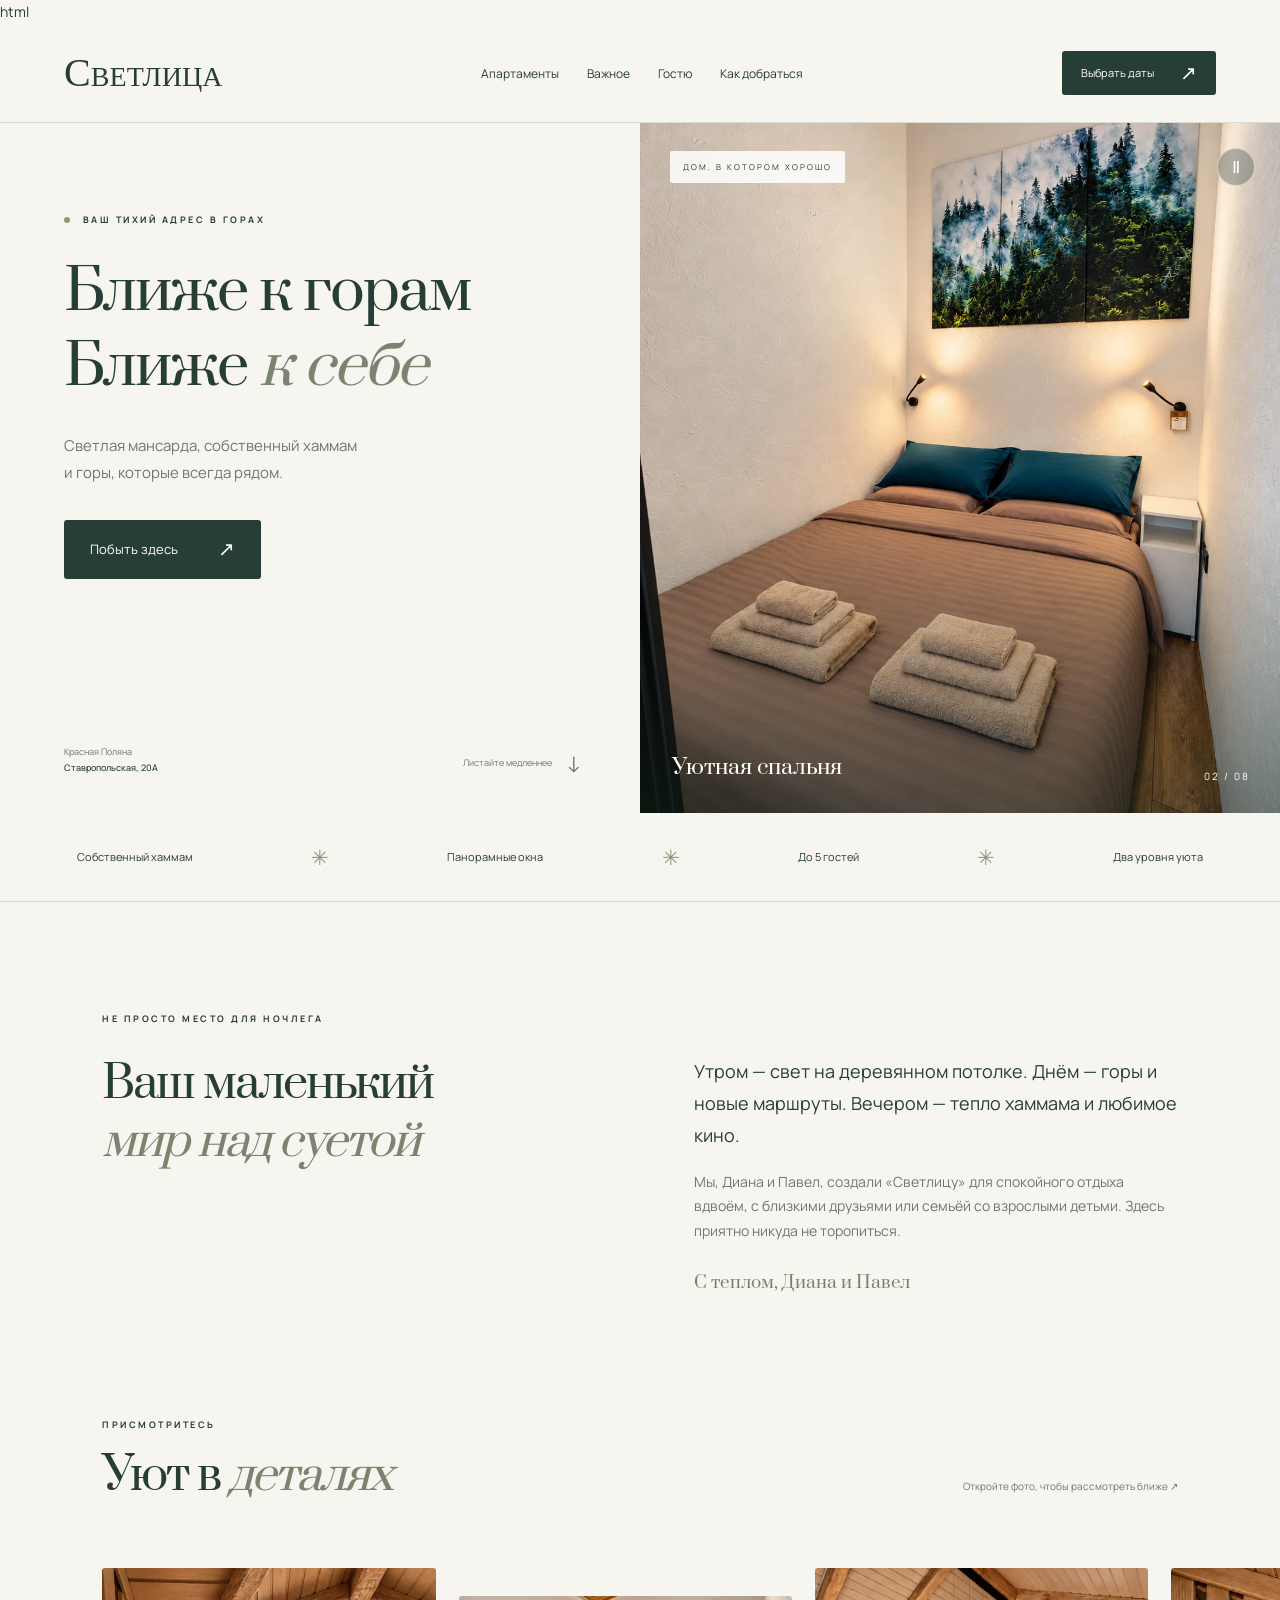
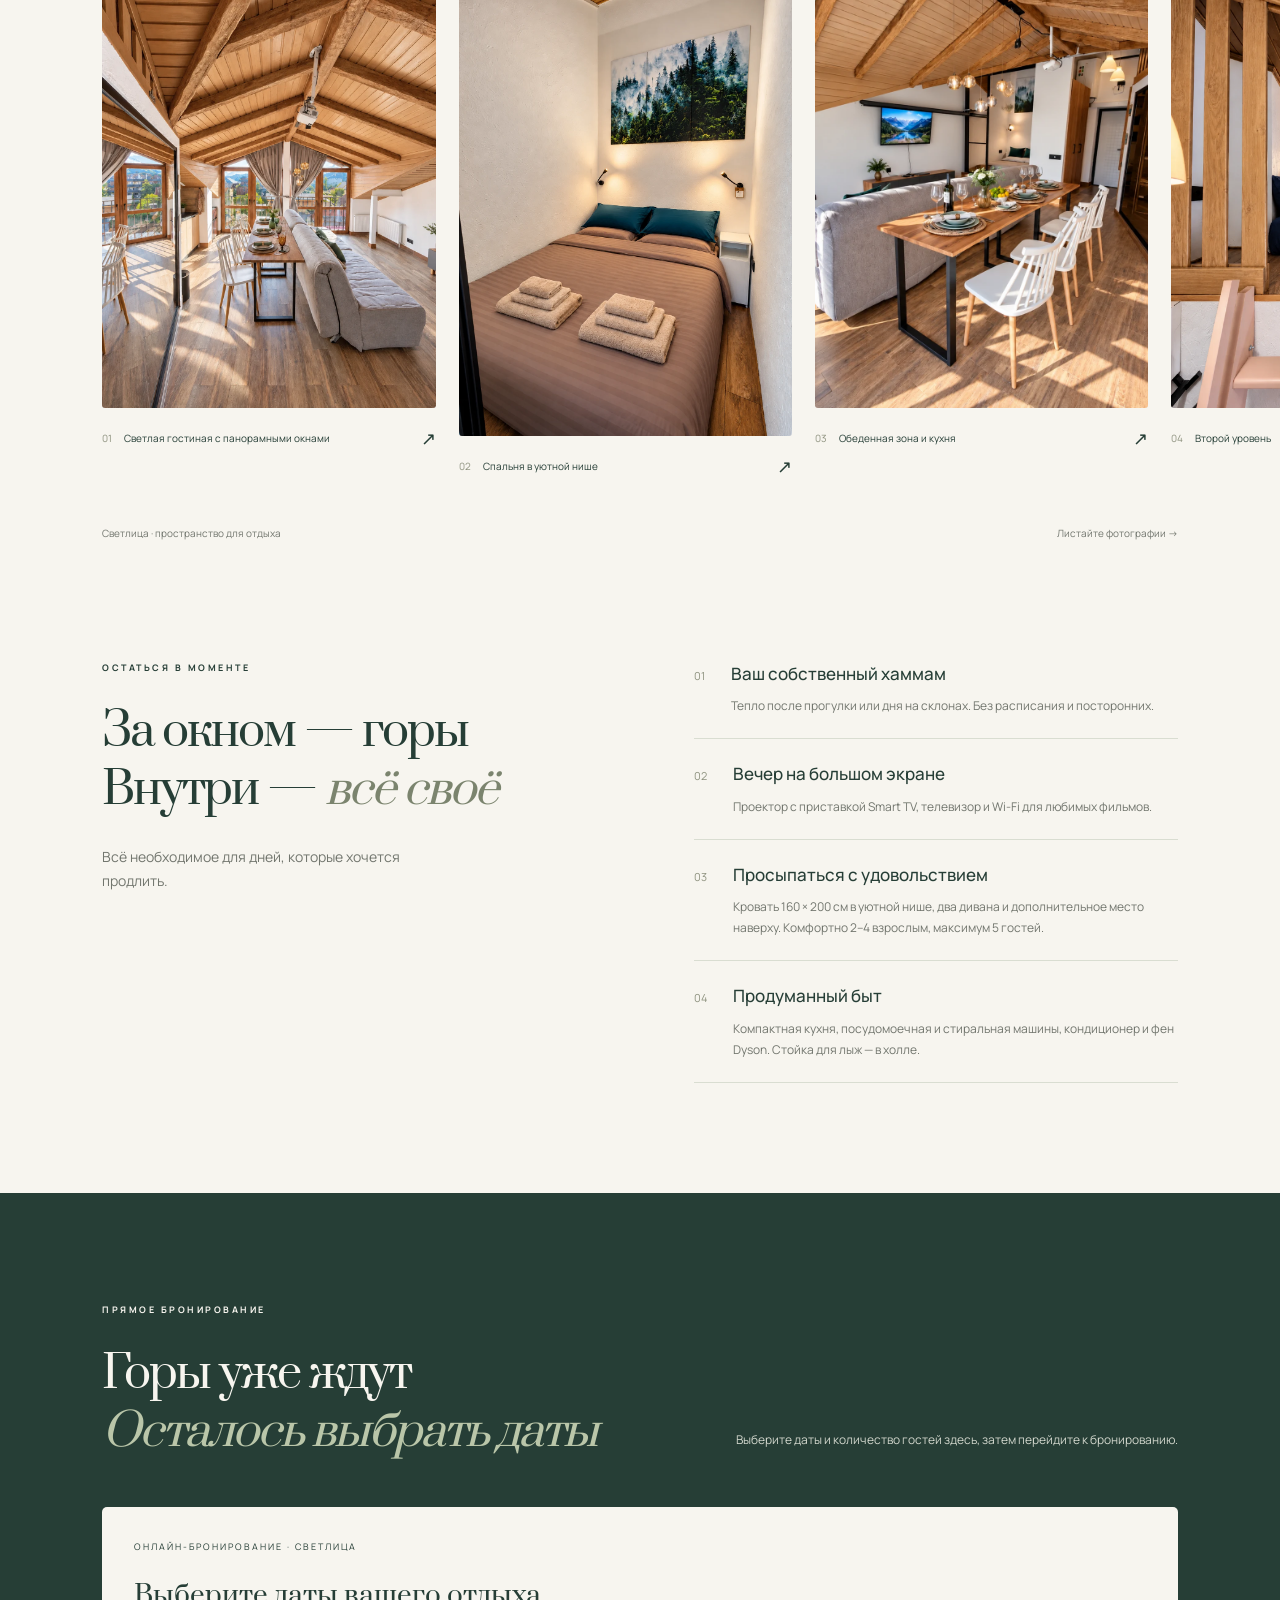
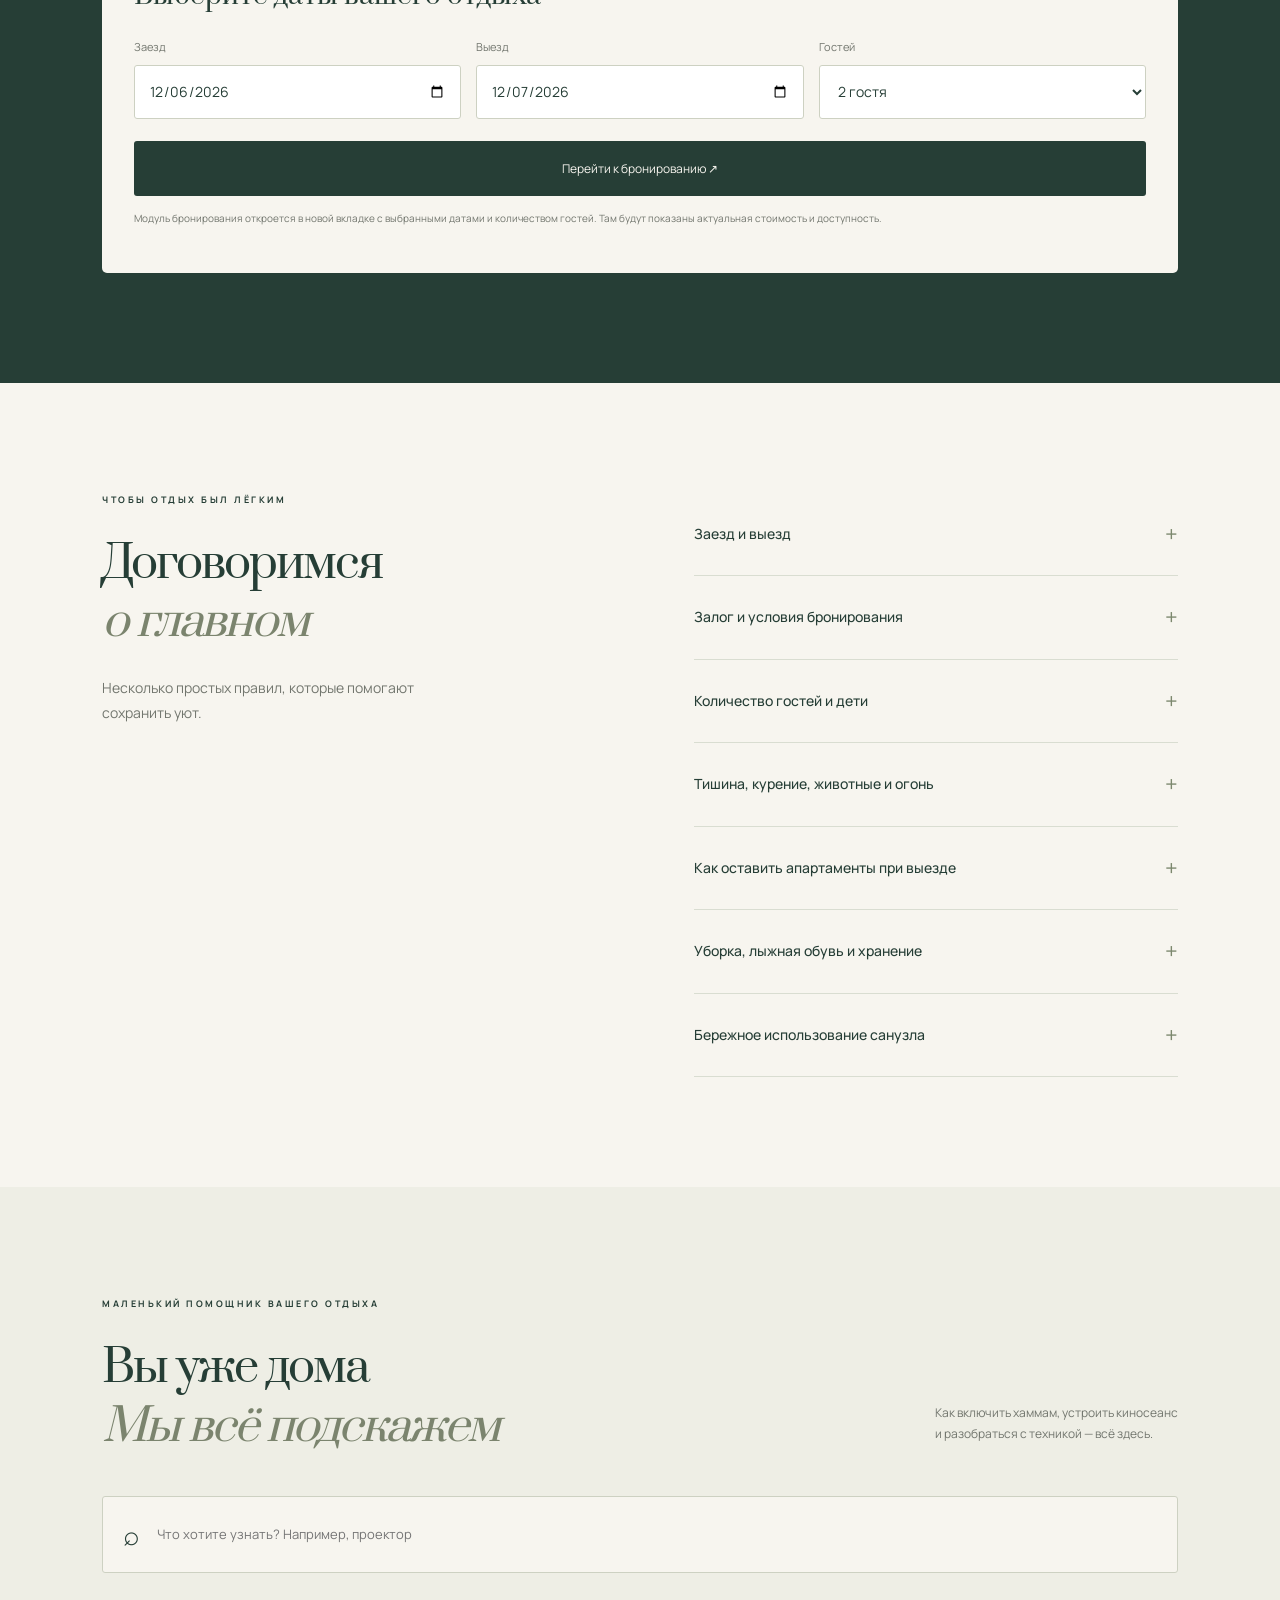
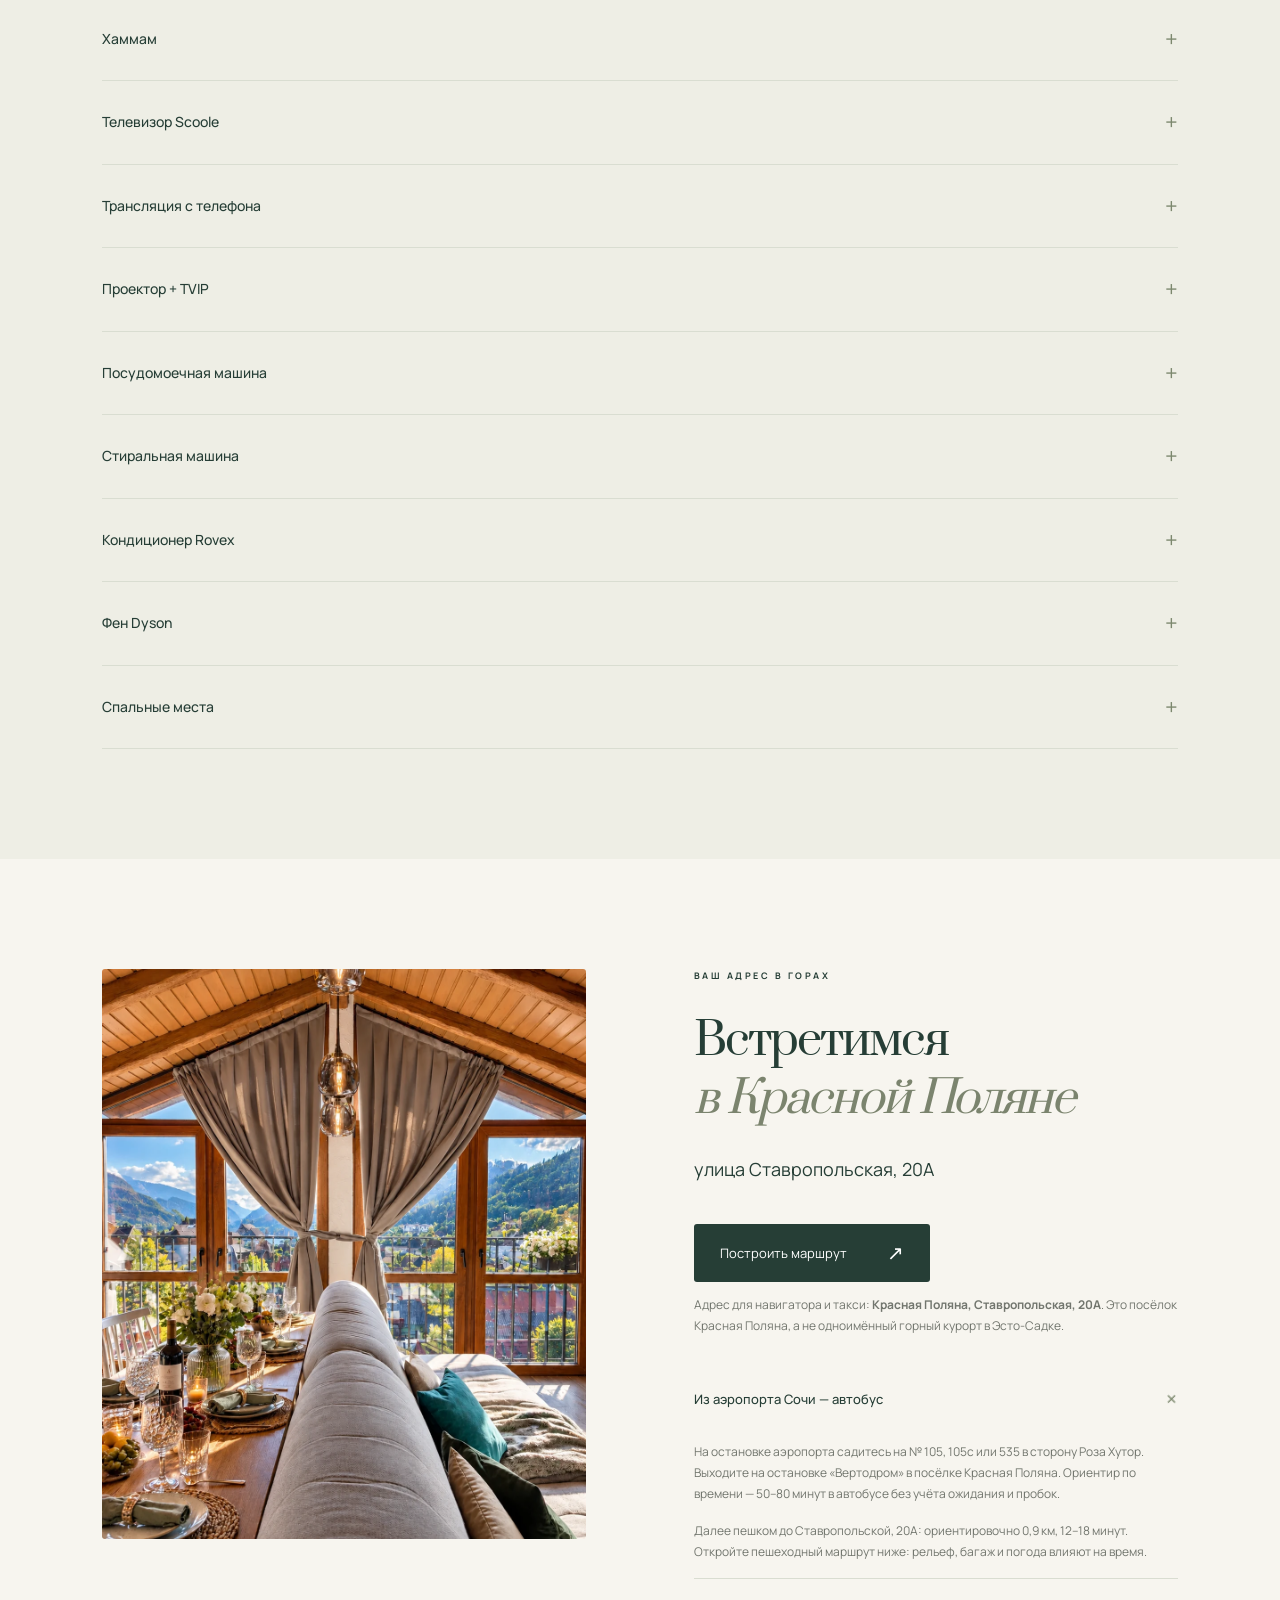
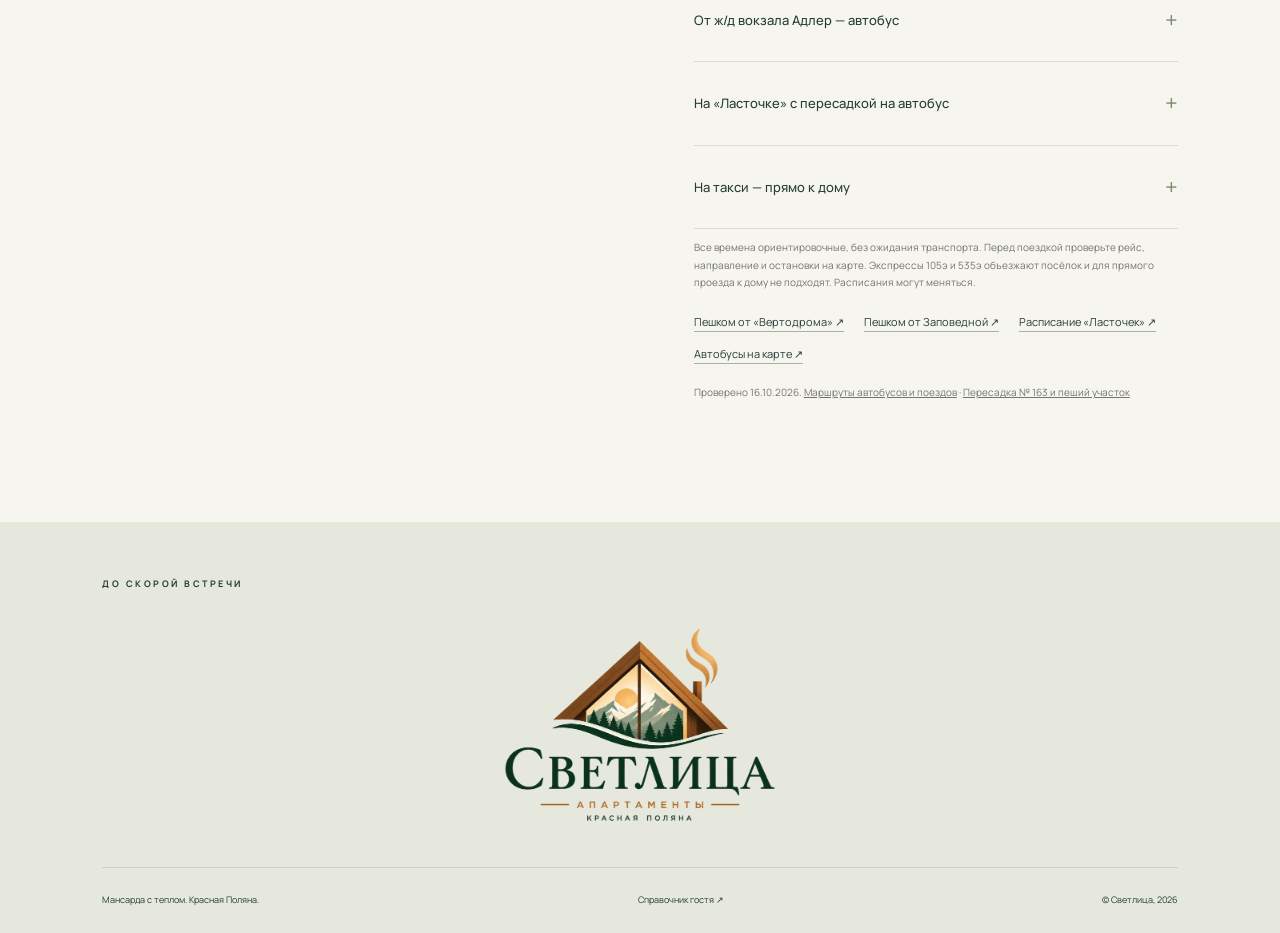
==== public/index.html @ 0b1c611f "Add Svetlitsa static website and REG.RU Git deployment scripts" ====
html
<html lang="ru"><head><meta charset="utf-8"/><meta content="width=device-width,initial-scale=1" name="viewport"/><meta content="#263e36" name="theme-color"/><title>Светлица — апартаменты с хаммамом в Красной Поляне</title><meta content="Светлая мансарда с собственным хаммамом и видом на горы в Красной Поляне. До 5 гостей, кухня и проектор. Прямое бронирование, правила и инструкции для гостей." name="description"/><link href="https://svet-kp.ru/" rel="canonical"/><link href="style.css?v=20261016-tidy" rel="stylesheet"/><meta content="index, follow, max-image-preview:large, max-snippet:-1, max-video-preview:-1" name="robots"/><meta content="Светлица — Диана и Павел" name="author"/><meta content="summary_large_image" name="twitter:card"/><meta content="Светлица — апартаменты с хаммамом в Красной Поляне" name="twitter:title"/><meta content="Светлая мансарда с собственным хаммамом и видом на горы в Красной Поляне. До 5 гостей, кухня и проектор. Прямое бронирование, правила и инструкции для гостей." name="twitter:description"/><meta content="https://svet-kp.ru/assets/svetlitsa-social-collage.jpg" name="twitter:image"/><meta content="Светлица: коллаж с логотипом, отдыхом в мансарде, хаммамом и видом на горы" name="twitter:image:alt"/><meta content="website" property="og:type"/><meta content="ru_RU" property="og:locale"/><meta content="Светлица" property="og:site_name"/><meta content="Светлица — апартаменты с хаммамом в Красной Поляне" property="og:title"/><meta content="Светлая мансарда с собственным хаммамом и видом на горы в Красной Поляне. До 5 гостей, кухня и проектор. Прямое бронирование, правила и инструкции для гостей." property="og:description"/><meta content="https://svet-kp.ru/" property="og:url"/><meta content="https://svet-kp.ru/assets/svetlitsa-social-collage.jpg" property="og:image"/><meta content="https://svet-kp.ru/assets/svetlitsa-social-collage.jpg" property="og:image:secure_url"/><meta content="image/jpeg" property="og:image:type"/><meta content="1536" property="og:image:width"/><meta content="1024" property="og:image:height"/><meta content="Атмосферный коллаж Светлицы: горы, хаммам и уютная мансарда" property="og:image:alt"/><link href="/favicon.ico" rel="icon" sizes="any"/><link href="/favicon-48.png" rel="icon" sizes="48x48" type="image/png"/><link href="/apple-touch-icon.png" rel="apple-touch-icon" sizes="180x180"/><link href="/site.webmanifest" rel="manifest"/><script type="application/ld+json">{"@context": "https://schema.org", "@graph": [{"@type": "WebSite", "@id": "https://svet-kp.ru/#website", "name": "Светлица", "url": "https://svet-kp.ru/", "inLanguage": "ru-RU"}, {"@type": "WebPage", "@id": "https://svet-kp.ru/#webpage", "name": "Светлица — апартаменты с хаммамом в Красной Поляне", "url": "https://svet-kp.ru/", "description": "Светлая мансарда с собственным хаммамом и видом на горы в Красной Поляне. До 5 гостей, кухня и проектор. Прямое бронирование, правила и инструкции для гостей.", "isPartOf": {"@id": "https://svet-kp.ru/#website"}, "about": {"@id": "https://svet-kp.ru/#apartments"}, "inLanguage": "ru-RU"}, {"@type": "LodgingBusiness", "@id": "https://svet-kp.ru/#apartments", "url": "https://svet-kp.ru/", "name": "Светлица", "description": "Светлая мансарда с собственным хаммамом и видом на горы в Красной Поляне. До 5 гостей, кухня и проектор. Прямое бронирование, правила и инструкции для гостей.", "image": ["https://svet-kp.ru/assets/svetlitsa-gostinaya-panoramnye-okna.webp", "https://svet-kp.ru/assets/svetlitsa-spalnya-krovat.webp", "https://svet-kp.ru/assets/svetlitsa-gostinaya-kuhnya.webp", "https://svet-kp.ru/assets/svetlitsa-vtoroy-uroven-lestnitsa.webp", "https://svet-kp.ru/assets/svetlitsa-kompaktnaya-kuhnya.webp", "https://svet-kp.ru/assets/krasnaya-polyana-solnechnoe-utro.webp", "https://svet-kp.ru/assets/krasnaya-polyana-gornye-sklony.webp", "https://svet-kp.ru/assets/svetlitsa-hammam-steklyannaya-peregorodka.webp", "https://svet-kp.ru/assets/svetlitsa-televizor-v-gostinoy.webp", "https://svet-kp.ru/assets/svetlitsa-prihozhaya-hranenie.webp", "https://svet-kp.ru/assets/svetlitsa-lestnitsa-na-antresol.webp", "https://svet-kp.ru/assets/svetlitsa-vannaya-zerkalo-fen.webp", "https://svet-kp.ru/assets/svetlitsa-hammam-ryadom-s-gostinoy.webp", "https://svet-kp.ru/assets/svetlitsa-sanuzel-stiralnaya-mashina.webp", "https://svet-kp.ru/assets/svetlitsa-dushevaya-zona.webp", "https://svet-kp.ru/assets/svetlitsa-vannaya-komnata.webp", "https://svet-kp.ru/assets/svetlitsa-sobstvennyy-hammam-par.webp", "https://svet-kp.ru/assets/svetlitsa-hammam-kapli-na-stekle.webp", "https://svet-kp.ru/assets/svetlitsa-hammam-vecherniy-svet.webp"], "logo": "https://svet-kp.ru/assets/svetlitsa-logotip-prozrachnyy.webp", "telephone": "+7-926-880-08-74", "address": {"@type": "PostalAddress", "streetAddress": "Ставропольская улица, 20А", "addressLocality": "Красная Поляна", "addressRegion": "Краснодарский край", "addressCountry": "RU"}, "checkinTime": "14:00", "checkoutTime": "12:00", "petsAllowed": false, "amenityFeature": [{"@type": "LocationFeatureSpecification", "name": "Собственный хаммам", "value": true}, {"@type": "LocationFeatureSpecification", "name": "Wi-Fi", "value": true}, {"@type": "LocationFeatureSpecification", "name": "Кухня", "value": true}, {"@type": "LocationFeatureSpecification", "name": "Проектор", "value": true}, {"@type": "LocationFeatureSpecification", "name": "Стиральная машина", "value": true}, {"@type": "LocationFeatureSpecification", "name": "Посудомоечная машина", "value": true}], "containsPlace": {"@type": "Apartment", "name": "Мансарда Светлица", "occupancy": {"@type": "QuantitativeValue", "maxValue": 5}}}, {"@type": "FAQPage", "@id": "https://svet-kp.ru/#faq", "mainEntity": [{"@type": "Question", "name": "Заезд и выезд", "acceptedAnswer": {"@type": "Answer", "text": "Заезд с 14:00 до 23:00, выезд до 12:00. Заселение самостоятельное."}}, {"@type": "Question", "name": "Залог и условия бронирования", "acceptedAnswer": {"@type": "Answer", "text": "Возвратный залог — 5 000 ₽, отдельно от стоимости проживания. После его внесения вы получите код от key-box и инструкции по заселению.\n\nЗалог возвращаем в течение 48 часов после выезда, если правила проживания соблюдены и нет повреждений.\n\nСтоимость проживания, предоплата и условия отмены указаны в модуле бронирования до оплаты."}}, {"@type": "Question", "name": "Количество гостей и дети", "acceptedAnswer": {"@type": "Answer", "text": "Максимум 5 гостей, комфортнее всего 2–4 взрослым.\n\nПредпочтительно размещение с детьми от 10 лет: в мансарде есть лестница и верхний уровень. Оборудования для малышей нет."}}, {"@type": "Question", "name": "Тишина, курение, животные и огонь", "acceptedAnswer": {"@type": "Answer", "text": "Пожалуйста, соблюдайте тишину с 22:00 до 09:00.\n\nМы рады спокойным ужинам и отдыху с близкими. Шумные вечеринки и мероприятия здесь не проводятся.\n\nВ квартире не курят: это относится к сигаретам, кальяну, вейпам и любым другим курительным системам. Пожалуйста, учтите: при запахе сигарет или других следах курения залог не возвращается.\n\nМы принимаем гостей без животных. При заселении с животными залог также не возвращается.\n\nДля безопасности гостей в квартире нельзя зажигать свечи и разводить открытый огонь."}}, {"@type": "Question", "name": "Как оставить апартаменты при выезде", "acceptedAnswer": {"@type": "Answer", "text": "Мы будем признательны за вымытую посуду.\n\nВынесите мусор. Схема расположения мусорных баков висит на подъезде.\n\nВыключите хаммам и закройте окна.\n\nУ входа расположен Мастер-выключатель: он отключает розетки и свет во всей квартире. При выходе воспользуйтесь им.\n\nЗаприте дверь, верните ключ в key-box и сбейте код.\n\nСообщите хозяевам о выезде. Если что-то повредилось, пожалуйста, сообщите об этом в том же сообщении."}}, {"@type": "Question", "name": "Уборка, лыжная обувь и хранение", "acceptedAnswer": {"@type": "Answer", "text": "Дополнительная уборка со сменой белья и полотенец возможна за 4 000 ₽.\n\nЛыжи и сноуборды оставляйте на стойке в холле. Лыжные ботинки снимайте до входа: входить в них в квартиру строго запрещено.\n\nСушилка для обуви находится в выдвижном ящике у входной двери.\n\nХозяйственный шкаф предназначен для персонала. Пожалуйста, не открывайте его.\n\nПожалуйста, не передвигайте тяжёлую мебель и не используйте запасное бельё без согласования."}}, {"@type": "Question", "name": "Бережное использование санузла", "acceptedAnswer": {"@type": "Answer", "text": "Для туалетной бумаги, влажных салфеток и средств гигиены используйте мусорное ведро — не бросайте их в унитаз.\n\nЕсли из-за нарушения этого правила возникнет засор, его устранение и необходимый ремонт оплачивает гость."}}]}]}</script></head><body>
<header><a aria-label="Светлица — на главную" class="brand brand-wordmark" href="#">Светлица</a><nav aria-label="Основная навигация"><a href="#space">Апартаменты</a><a href="#rules">Важное</a><a href="#guide">Гостю</a><a href="#location">Как добраться</a></nav><a class="button small" href="#booking">Выбрать даты <span>↗</span></a></header>
<main><section class="hero"><div class="hero-copy"><p class="eyebrow"><span class="dot"></span> ВАШ ТИХИЙ АДРЕС В ГОРАХ</p><h1><span class="visually-hidden">Светлица — апартаменты с хаммамом в Красной Поляне. </span>Ближе к горам<br/>Ближе <em>к себе</em></h1><p class="lead">Светлая мансарда, собственный хаммам<br class="desktop"/> и горы, которые всегда рядом.</p><a class="button" href="#booking">Побыть здесь <span>↗</span></a><div class="hero-bottom"><span>Красная Поляна<br/><b>Ставропольская, 20А</b></span><a aria-label="Узнать об апартаментах" href="#space">Листайте медленнее <span>↓</span></a></div></div><div class="hero-photo"><div aria-label="Фотографии апартаментов" class="hero-slides"><img alt="Гостиная с панорамными окнами" aria-hidden="false" decoding="async" fetchpriority="high" height="1448" src="assets/svetlitsa-gostinaya-panoramnye-okna.webp?v=20261016-graded" width="1086"/><img alt="Уютная спальня" aria-hidden="false" decoding="async" fetchpriority="auto" height="1448" src="assets/svetlitsa-spalnya-krovat.webp?v=20261016-graded" width="1086"/><img alt="Обеденная зона и кухня" aria-hidden="false" decoding="async" fetchpriority="auto" height="1086" src="assets/svetlitsa-gostinaya-kuhnya.webp?v=20261016-graded" width="1448"/><img alt="Второй уровень" aria-hidden="false" decoding="async" fetchpriority="auto" height="1448" src="assets/svetlitsa-vtoroy-uroven-lestnitsa.webp?v=20261016-graded" width="1086"/><img alt="Солнечное утро в Красной Поляне" aria-hidden="false" decoding="async" fetchpriority="auto" height="1086" src="assets/krasnaya-polyana-solnechnoe-utro.webp?v=20261016-graded" width="1448"/><img alt="Кухня — всё под рукой" aria-hidden="false" decoding="async" fetchpriority="auto" height="1086" src="assets/svetlitsa-kompaktnaya-kuhnya.webp?v=20261016-graded" width="1448"/><img alt="Тёплый пар собственного хаммама" aria-hidden="false" decoding="async" fetchpriority="auto" height="1448" src="assets/svetlitsa-sobstvennyy-hammam-par.webp?v=20261016-graded" width="1086"/><img alt="Вечерний свет в хаммаме" aria-hidden="false" decoding="async" fetchpriority="auto" height="1449" src="assets/svetlitsa-hammam-vecherniy-svet.webp?v=20261016-graded" width="1085"/><img alt="Гостиная с панорамными окнами" aria-hidden="true" decoding="async" fetchpriority="auto" height="1448" src="assets/svetlitsa-gostinaya-panoramnye-okna.webp?v=20261016-graded" width="1086"/></div><span class="photo-label">ДОМ, В КОТОРОМ ХОРОШО</span><div class="photo-caption"><span>Гостиная с панорамными окнами</span><span>01 / 08</span></div><button aria-label="Остановить смену фотографий" class="hero-pause" type="button">Ⅱ</button></div></section>
<div class="facts"><span>Собственный хаммам</span><i>✳</i><span>Панорамные окна</span><i>✳</i><span>До 5 гостей</span><i>✳</i><span>Два уровня уюта</span></div>
<section class="intro section reveal" id="space"><p class="eyebrow">НЕ ПРОСТО МЕСТО ДЛЯ НОЧЛЕГА</p><div class="intro-grid"><h2>Ваш маленький<br/><em>мир над суетой</em></h2><div><p class="body-large">Утром — свет на деревянном потолке. Днём — горы и новые маршруты. Вечером — тепло хаммама и любимое кино.</p><p>Мы, Диана и Павел, создали «Светлицу» для спокойного отдыха вдвоём, с близкими друзьями или семьёй со взрослыми детьми. Здесь приятно никуда не торопиться.</p><span class="signature">С теплом, Диана и Павел</span></div></div></section>
<section aria-label="Фотографии апартаментов" class="gallery reveal"><div class="gallery-head"><div><p class="eyebrow">ПРИСМОТРИТЕСЬ</p><h2>Уют в <em>деталях</em></h2></div><p>Откройте фото, чтобы рассмотреть ближе ↗</p></div><div class="gallery-track"><button class="gallery-card" data-caption="Светлая гостиная с панорамными окнами" data-full="assets/svetlitsa-gostinaya-panoramnye-okna.webp?v=20261016-graded"><img alt="Светлая гостиная с панорамными окнами" decoding="async" height="1448" loading="lazy" src="assets/svetlitsa-gostinaya-panoramnye-okna.webp?v=20261016-graded" width="1086"/><span><b>01</b> Светлая гостиная с панорамными окнами<i>↗</i></span></button><button class="gallery-card" data-caption="Спальня в уютной нише" data-full="assets/svetlitsa-spalnya-krovat.webp?v=20261016-graded"><img alt="Спальня в уютной нише" decoding="async" height="1448" loading="lazy" src="assets/svetlitsa-spalnya-krovat.webp?v=20261016-graded" width="1086"/><span><b>02</b> Спальня в уютной нише<i>↗</i></span></button><button class="gallery-card" data-caption="Обеденная зона и кухня" data-full="assets/svetlitsa-gostinaya-kuhnya.webp?v=20261016-graded"><img alt="Обеденная зона и кухня" decoding="async" height="1086" loading="lazy" src="assets/svetlitsa-gostinaya-kuhnya.webp?v=20261016-graded" width="1448"/><span><b>03</b> Обеденная зона и кухня<i>↗</i></span></button><button class="gallery-card" data-caption="Второй уровень" data-full="assets/svetlitsa-vtoroy-uroven-lestnitsa.webp?v=20261016-graded"><img alt="Второй уровень" decoding="async" height="1448" loading="lazy" src="assets/svetlitsa-vtoroy-uroven-lestnitsa.webp?v=20261016-graded" width="1086"/><span><b>04</b> Второй уровень<i>↗</i></span></button><button class="gallery-card" data-caption="Кухня — всё под рукой" data-full="assets/svetlitsa-kompaktnaya-kuhnya.webp?v=20261016-graded"><img alt="Кухня — всё под рукой" decoding="async" height="1086" loading="lazy" src="assets/svetlitsa-kompaktnaya-kuhnya.webp?v=20261016-graded" width="1448"/><span><b>05</b> Кухня — всё под рукой<i>↗</i></span></button><button class="gallery-card" data-caption="Солнечное утро в Красной Поляне" data-full="assets/krasnaya-polyana-solnechnoe-utro.webp?v=20261016-graded"><img alt="Солнечное утро в Красной Поляне" decoding="async" height="1086" loading="lazy" src="assets/krasnaya-polyana-solnechnoe-utro.webp?v=20261016-graded" width="1448"/><span><b>06</b> Солнечное утро в Красной Поляне<i>↗</i></span></button><button class="gallery-card" data-caption="Горные склоны за окном" data-full="assets/krasnaya-polyana-gornye-sklony.webp?v=20261016-graded"><img alt="Горные склоны за окном" decoding="async" height="1086" loading="lazy" src="assets/krasnaya-polyana-gornye-sklony.webp?v=20261016-graded" width="1448"/><span><b>07</b> Горные склоны за окном<i>↗</i></span></button><button class="gallery-card" data-caption="Стеклянная перегородка хаммама" data-full="assets/svetlitsa-hammam-steklyannaya-peregorodka.webp?v=20261016-graded"><img alt="Стеклянная перегородка хаммама" decoding="async" height="1449" loading="lazy" src="assets/svetlitsa-hammam-steklyannaya-peregorodka.webp?v=20261016-graded" width="1085"/><span><b>08</b> Стеклянная перегородка хаммама<i>↗</i></span></button><button class="gallery-card" data-caption="Телевизор в гостиной" data-full="assets/svetlitsa-televizor-v-gostinoy.webp?v=20261016-graded"><img alt="Телевизор в гостиной" decoding="async" height="1448" loading="lazy" src="assets/svetlitsa-televizor-v-gostinoy.webp?v=20261016-graded" width="1086"/><span><b>09</b> Телевизор в гостиной<i>↗</i></span></button><button class="gallery-card" data-caption="Прихожая и место для хранения" data-full="assets/svetlitsa-prihozhaya-hranenie.webp?v=20261016-graded"><img alt="Прихожая и место для хранения" decoding="async" height="1448" loading="lazy" src="assets/svetlitsa-prihozhaya-hranenie.webp?v=20261016-graded" width="1086"/><span><b>10</b> Прихожая и место для хранения<i>↗</i></span></button><button class="gallery-card" data-caption="Лестница на второй уровень" data-full="assets/svetlitsa-lestnitsa-na-antresol.webp?v=20261016-graded"><img alt="Лестница на второй уровень" decoding="async" height="1448" loading="lazy" src="assets/svetlitsa-lestnitsa-na-antresol.webp?v=20261016-graded" width="1086"/><span><b>11</b> Лестница на второй уровень<i>↗</i></span></button><button class="gallery-card" data-caption="Зеркало и фен в ванной" data-full="assets/svetlitsa-vannaya-zerkalo-fen.webp?v=20261016-graded"><img alt="Зеркало и фен в ванной" decoding="async" height="1448" loading="lazy" src="assets/svetlitsa-vannaya-zerkalo-fen.webp?v=20261016-graded" width="1086"/><span><b>12</b> Зеркало и фен в ванной<i>↗</i></span></button><button class="gallery-card" data-caption="Хаммам рядом с гостиной" data-full="assets/svetlitsa-hammam-ryadom-s-gostinoy.webp?v=20261016-graded"><img alt="Хаммам рядом с гостиной" decoding="async" height="1448" loading="lazy" src="assets/svetlitsa-hammam-ryadom-s-gostinoy.webp?v=20261016-graded" width="1086"/><span><b>13</b> Хаммам рядом с гостиной<i>↗</i></span></button><button class="gallery-card" data-caption="Санузел и стиральная машина" data-full="assets/svetlitsa-sanuzel-stiralnaya-mashina.webp?v=20261016-graded"><img alt="Санузел и стиральная машина" decoding="async" height="1448" loading="lazy" src="assets/svetlitsa-sanuzel-stiralnaya-mashina.webp?v=20261016-graded" width="1086"/><span><b>14</b> Санузел и стиральная машина<i>↗</i></span></button><button class="gallery-card" data-caption="Душевая зона" data-full="assets/svetlitsa-dushevaya-zona.webp?v=20261016-graded"><img alt="Душевая зона" decoding="async" height="1448" loading="lazy" src="assets/svetlitsa-dushevaya-zona.webp?v=20261016-graded" width="1086"/><span><b>15</b> Душевая зона<i>↗</i></span></button><button class="gallery-card" data-caption="Детали ванной комнаты" data-full="assets/svetlitsa-vannaya-komnata.webp?v=20261016-graded"><img alt="Детали ванной комнаты" decoding="async" height="1448" loading="lazy" src="assets/svetlitsa-vannaya-komnata.webp?v=20261016-graded" width="1086"/><span><b>16</b> Детали ванной комнаты<i>↗</i></span></button><button class="gallery-card" data-caption="Тёплый пар собственного хаммама" data-full="assets/svetlitsa-sobstvennyy-hammam-par.webp?v=20261016-graded"><img alt="Тёплый пар собственного хаммама" decoding="async" height="1448" loading="lazy" src="assets/svetlitsa-sobstvennyy-hammam-par.webp?v=20261016-graded" width="1086"/><span><b>17</b> Тёплый пар собственного хаммама<i>↗</i></span></button><button class="gallery-card" data-caption="Капли на стекле — время замедлиться" data-full="assets/svetlitsa-hammam-kapli-na-stekle.webp?v=20261016-graded"><img alt="Капли на стекле — время замедлиться" decoding="async" height="1086" loading="lazy" src="assets/svetlitsa-hammam-kapli-na-stekle.webp?v=20261016-graded" width="1448"/><span><b>18</b> Капли на стекле — время замедлиться<i>↗</i></span></button><button class="gallery-card" data-caption="Вечерний свет в хаммаме" data-full="assets/svetlitsa-hammam-vecherniy-svet.webp?v=20261016-graded"><img alt="Вечерний свет в хаммаме" decoding="async" height="1449" loading="lazy" src="assets/svetlitsa-hammam-vecherniy-svet.webp?v=20261016-graded" width="1085"/><span><b>19</b> Вечерний свет в хаммаме<i>↗</i></span></button></div><div class="gallery-bottom"><span>Светлица · пространство для отдыха</span><span>Листайте фотографии →</span></div></section>
<section class="section comforts reveal"><div><p class="eyebrow">ОСТАТЬСЯ В МОМЕНТЕ</p><h2>За окном — горы<br/>Внутри — <em>всё своё</em></h2><p>Всё необходимое для дней, которые хочется продлить.</p></div><div class="amenities"><article><span>01</span><div><h3>Ваш собственный хаммам</h3><p>Тепло после прогулки или дня на склонах. Без расписания и посторонних.</p></div></article><article><span>02</span><div><h3>Вечер на большом экране</h3><p>Проектор с приставкой Smart TV, телевизор и Wi-Fi для любимых фильмов.</p></div></article><article><span>03</span><div><h3>Просыпаться с удовольствием</h3><p>Кровать 160 × 200 см в уютной нише, два дивана и дополнительное место наверху. Комфортно 2–4 взрослым, максимум 5 гостей.</p></div></article><article><span>04</span><div><h3>Продуманный быт</h3><p>Компактная кухня, посудомоечная и стиральная машины, кондиционер и фен Dyson. Стойка для лыж — в холле.</p></div></article></div></section>
<section class="booking section reveal" id="booking"><div class="booking-title"><div><p class="eyebrow">ПРЯМОЕ БРОНИРОВАНИЕ</p><h2>Горы уже ждут<br/><em>Осталось выбрать даты</em></h2></div><p>Выберите даты и количество гостей здесь, затем перейдите к бронированию.</p></div><div class="booking-box"><form action="https://homereserve.ru/PHCstLiK6v" class="booking-module" id="booking-form" method="get" rel="noopener" target="_blank"><span class="booking-module-label">ОНЛАЙН-БРОНИРОВАНИЕ · СВЕТЛИЦА</span><h3 class="booking-module-title">Выберите даты вашего отдыха</h3><div class="booking-inputs"><label for="arrival">Заезд<input aria-describedby="booking-error" id="arrival" name="begin_date" required="" type="date"/></label><label for="departure">Выезд<input aria-describedby="booking-error" id="departure" name="end_date" required="" type="date"/></label><label for="adults">Гостей<select id="adults" name="adults" required=""><option value="1">1 гость</option><option selected="" value="2">2 гостя</option><option value="3">3 гостя</option><option value="4">4 гостя</option><option value="5">5 гостей</option></select></label></div><p aria-live="polite" class="booking-error" id="booking-error" role="status"></p><a class="booking-module-action booking-submit" href="https://homereserve.ru/PHCstLiK6v" id="booking-submit" rel="noopener" target="_blank">Перейти к бронированию ↗</a><p class="booking-hint">Модуль бронирования откроется в новой вкладке с выбранными датами и количеством гостей. Там будут показаны актуальная стоимость и доступность.</p><noscript><p>Выберите даты и нажмите кнопку ниже для перехода.</p><button class="booking-module-action" type="submit">Перейти с выбранными датами ↗</button></noscript></form></div></section>
<section class="section rules reveal" id="rules"><div><p class="eyebrow">ЧТОБЫ ОТДЫХ БЫЛ ЛЁГКИМ</p><h2>Договоримся<br/><em>о главном</em></h2><p>Несколько простых правил, которые помогают сохранить уют.</p></div><div class="rule-list"><details><summary>Заезд и выезд <span>+</span></summary><div class="rule-body"><p>Заезд с 14:00 до 23:00, выезд до 12:00. Заселение самостоятельное.</p></div></details><details><summary>Залог и условия бронирования <span>+</span></summary><div class="rule-body"><p>Возвратный залог — 5 000 ₽, отдельно от стоимости проживания. После его внесения вы получите код от key-box и инструкции по заселению.</p><p>Залог возвращаем в течение 48 часов после выезда, если правила проживания соблюдены и нет повреждений.</p><p>Стоимость проживания, предоплата и условия отмены указаны в модуле бронирования до оплаты.</p></div></details><details><summary>Количество гостей и дети <span>+</span></summary><div class="rule-body"><p>Максимум 5 гостей, комфортнее всего 2–4 взрослым.</p><p>Предпочтительно размещение с детьми от 10 лет: в мансарде есть лестница и верхний уровень. Оборудования для малышей нет.</p></div></details><details><summary>Тишина, курение, животные и огонь <span>+</span></summary><div class="rule-body"><p>Пожалуйста, соблюдайте тишину с 22:00 до 09:00.</p><p>Мы рады спокойным ужинам и отдыху с близкими. Шумные вечеринки и мероприятия здесь не проводятся.</p><p>В квартире не курят: это относится к сигаретам, кальяну, вейпам и любым другим курительным системам. Пожалуйста, учтите: при запахе сигарет или других следах курения залог не возвращается.</p><p>Мы принимаем гостей без животных. При заселении с животными залог также не возвращается.</p><p>Для безопасности гостей в квартире нельзя зажигать свечи и разводить открытый огонь.</p></div></details><details><summary>Как оставить апартаменты при выезде <span>+</span></summary><div class="rule-body"><p>Мы будем признательны за вымытую посуду.</p><p>Вынесите мусор. Схема расположения мусорных баков висит на подъезде.</p><p>Выключите хаммам и закройте окна.</p><p>У входа расположен Мастер-выключатель: он отключает розетки и свет во всей квартире. При выходе воспользуйтесь им.</p><p>Заприте дверь, верните ключ в key-box и сбейте код.</p><p>Сообщите хозяевам о выезде. Если что-то повредилось, пожалуйста, сообщите об этом в том же сообщении.</p></div></details><details><summary>Уборка, лыжная обувь и хранение <span>+</span></summary><div class="rule-body"><p>Дополнительная уборка со сменой белья и полотенец возможна за 4 000 ₽.</p><p>Лыжи и сноуборды оставляйте на стойке в холле. Лыжные ботинки снимайте до входа: входить в них в квартиру строго запрещено.</p><p>Сушилка для обуви находится в выдвижном ящике у входной двери.</p><p>Хозяйственный шкаф предназначен для персонала. Пожалуйста, не открывайте его.</p><p>Пожалуйста, не передвигайте тяжёлую мебель и не используйте запасное бельё без согласования.</p></div></details><details><summary>Бережное использование санузла <span>+</span></summary><div class="rule-body"><p>Для туалетной бумаги, влажных салфеток и средств гигиены используйте мусорное ведро — не бросайте их в унитаз.</p><p>Если из-за нарушения этого правила возникнет засор, его устранение и необходимый ремонт оплачивает гость.</p></div></details></div></section>
<section class="guide section reveal" id="guide"><div class="guide-heading"><div><p class="eyebrow">МАЛЕНЬКИЙ ПОМОЩНИК ВАШЕГО ОТДЫХА</p><h2>Вы уже дома<br/><em>Мы всё подскажем</em></h2></div><p>Как включить хаммам, устроить киносеанс<br/>и разобраться с техникой — всё здесь.</p></div><label class="search"><span>⌕</span><input aria-label="Поиск по инструкциям" id="guide-search" placeholder="Что хотите узнать? Например, проектор" type="search"/></label><div id="instructions"><details class="guide-item" id="guide-hammam"><summary><span>Хаммам</span><span class="plus">+</span></summary><div class="guide-content"><div class="guide-photos"><img alt="Панель Steamtec и регулятор тёплого пола" decoding="async" height="1448" loading="eager" src="/media/guide/hammam-control-panel-v2.webp" width="1086"/></div><div><div class="step"><span>01</span><div><h4>Сначала включите тёплый пол</h4><p>Примерно за 15 минут до включения хаммама включите тёплый пол чёрным выключателем под белой панелью. Это поможет хаммаму быстрее нагреться. Готовые настройки менять не нужно.</p></div></div><div class="step"><span>02</span><div><h4>Затем включите хаммам</h4><p>Нажмите любую кнопку на панели Steamtec, чтобы разбудить экран, затем ON/OFF справа внизу. Примерно через 15 минут после включения можно заходить в хаммам.</p></div></div><div class="step"><span>03</span><div><h4>Настройки</h4><p>Кнопка SET открывает настройки температуры, времени и влажности. Пожалуйста, не меняйте готовые параметры.</p></div></div><div class="step"><span>04</span><div><h4>После использования</h4><p>Выключите хаммам кнопкой ON/OFF и включите вытяжку. Тёплый пол оставьте для просушки и выключите через несколько часов после использования.</p></div></div><p class="note">Не добавляйте ароматические масла и другие жидкости в оборудование: блока ароматизации нет. Не оставляйте работающий хаммам без присмотра.</p></div></div></details><details class="guide-item" id="guide-tv"><summary><span>Телевизор Scoole</span><span class="plus">+</span></summary><div class="guide-content"><div class="guide-photos"><img alt="Телевизор Scoole" decoding="async" height="1086" loading="eager" src="/media/guide/scoole-television-v2.webp" width="1448"/></div><div><div class="step"><span>01</span><div><h4>Включить</h4><p>Большой пульт Scoole → красная кнопка питания вверху слева.</p></div></div><div class="step"><span>02</span><div><h4>Приложения</h4><p>Нажмите кнопку с домиком; выберите приложение стрелками и ENTER. Для VK Видео есть отдельная кнопка внизу пульта.</p></div></div><div class="step"><span>03</span><div><h4>Выключить</h4><p>Нажмите красную кнопку питания.</p></div></div><p class="note">Если экран пустой, проверьте SOURCE (источник сигнала). Изображение после включения может улучшаться около 5 минут.</p></div></div></details><details class="guide-item" id="guide-casting"><summary><span>Трансляция с телефона</span><span class="plus">+</span></summary><div class="guide-content"><div class="guide-photos"><img alt="Телевизор Scoole" decoding="async" height="1086" loading="eager" src="/media/guide/scoole-television-v2.webp" width="1448"/></div><div><div class="step"><span>01</span><div><h4>Android — видео из приложения</h4><p>Подключите телефон и ТВ к одной Wi-Fi сети Kv38. Откройте приложение с кнопкой трансляции (Cast), нажмите её и выберите телевизор, если он появился в списке.</p></div></div><div class="step"><span>02</span><div><h4>Android — весь экран</h4><p>Если телевизор поддерживает Google Cast, откройте Google Home → выберите ТВ → «Транслировать экран». На некоторых телефонах есть пункт «Трансляция» в быстрых настройках.</p></div></div><div class="step"><span>03</span><div><h4>iPhone / iPad</h4><p>Если телевизор поддерживает AirPlay: подключите оба устройства к Kv38 → откройте «Пункт управления» → «Повтор экрана» → выберите ТВ. Для видео можно нажать значок AirPlay в приложении.</p></div></div><p class="note">Важно: поддержка AirPlay и Google Cast телевизором Scoole не проверена. Если ТВ не найден, используйте встроенные приложения телевизора — это надёжнее. Некоторые сервисы запрещают зеркалирование защищённых видео.</p></div></div></details><details class="guide-item" id="guide-projector"><summary><span>Проектор + TVIP</span><span class="plus">+</span></summary><div class="guide-content"><div class="guide-photos"><img alt="Проектор и приставка TVIP" decoding="async" height="1086" loading="eager" src="/media/guide/ceiling-projector-v2.webp" width="1448"/><img alt="Пульт приставки TVIP — кнопка STB сверху слева" decoding="async" height="1448" loading="eager" src="/media/guide/tvip-remote-v2.webp" width="1086"/></div><div><div class="step"><span>01</span><div><h4>Включить проектор</h4><p>Маленький пульт с наклейкой «ПРОЕКТОР» → красная кнопка питания.</p></div></div><div class="step"><span>02</span><div><h4>Переподключить USB справа</h4><p>Справа у проектора найдите USB-кабель питания Smart TV-приставки. Аккуратно выньте штекер из USB-гнезда на несколько секунд, затем вставьте обратно.</p></div></div><div class="step"><span>03</span><div><h4>Включить Smart TV</h4><p>После подключения USB включите приставку кнопкой питания STB на среднем пульте TVIP.</p></div></div><div class="step"><span>04</span><div><h4>Выбрать видео</h4><p>Кнопка с домиком — главный экран; стрелки и OK — выбор приложений и видео.</p></div></div><div class="step"><span>05</span><div><h4>Выключение проектора и приставки</h4><p>Проектор выключается двойным нажатием кнопки выключения на пульте самого проектора. Кнопка STB на пульте TVIP выключает только Smart TV-приставку.</p></div></div><p class="note">Отключайте только USB-кабель питания приставки справа от проектора; другие кабели не трогайте. Если изображения нет, проверьте питание проектора и приставки.</p></div></div></details><details class="guide-item" id="guide-dishwasher"><summary><span>Посудомоечная машина</span><span class="plus">+</span></summary><div class="guide-content"><div class="guide-photos"><img alt="Посудомоечная машина Leran — панель управления" decoding="async" height="1086" loading="eager" src="/media/guide/leran-dishwasher-v2.webp" width="1448"/></div><div><div class="step"><span>01</span><div><h4>Запуск</h4><p>Удалите крупные остатки еды, загрузите посуду, положите таблетку в отсек моющего средства. Включите питание, выберите программу и запустите мойку кнопкой Start/Pause.</p></div></div><div class="step"><span>02</span><div><h4>После мойки</h4><p>Дождитесь окончания программы, осторожно откройте дверцу и выгрузите посуду.</p></div></div><p class="note">Leran CDW 55-067 White. Таблетки находятся под раковиной. Точное расположение выбора программы нужно проверить по полному фото панели.</p></div></div></details><details class="guide-item" id="guide-laundry"><summary><span>Стиральная машина</span><span class="plus">+</span></summary><div class="guide-content"><div class="guide-photos"><img alt="Стиральная машина Candy Smart Pro" decoding="async" height="1448" loading="eager" src="/media/guide/candy-washing-machine-v2.webp" width="1086"/></div><div><div class="step"><span>01</span><div><h4>Стирка</h4><p>Загрузите бельё (до 6 кг). Добавьте средство в отсек II. Выберите программу поворотной ручкой, нажмите Старт/Пауза.</p></div></div><div class="step"><span>02</span><div><h4>После стирки</h4><p>Дождитесь разблокировки дверцы; извлеките вещи, установите переключатель в OFF.</p></div></div><p class="note">Candy Smart Pro. Не открывайте заблокированную дверцу. Хозяйственный шкаф предназначен только для персонала — пожалуйста, не открывайте его.</p></div></div></details><details class="guide-item" id="guide-aircon"><summary><span>Кондиционер Rovex</span><span class="plus">+</span></summary><div class="guide-content"><div class="guide-photos"><img alt="Пульт кондиционера Rovex" decoding="async" height="1448" loading="eager" src="/media/guide/rovex-remote-v2.webp" width="1086"/></div><div><div class="step"><span>01</span><div><h4>Включить</h4><p>Пульт Rovex → кнопка питания вверху слева.</p></div></div><div class="step"><span>02</span><div><h4>Режим и температура</h4><p>«РЕЖИМ» — охлаждение ❄ или обогрев ☀; +/− — температура; «СКОРОСТЬ» — вентилятор.</p></div></div><div class="step"><span>03</span><div><h4>Выключить</h4><p>Повторно нажмите питание.</p></div></div><p class="note">Не оставляйте открытыми окна при работе кондиционера.</p></div></div></details><details class="guide-item" id="guide-hairdryer"><summary><span>Фен Dyson</span><span class="plus">+</span></summary><div class="guide-content"><div class="guide-photos"><img alt="Фен Dyson с насадками" decoding="async" height="1448" loading="eager" src="/media/guide/dyson-hairdryer-v2.webp" width="1086"/></div><div><div class="step"><span>01</span><div><h4>Использование</h4><p>Установите насадку, включите фен переключателем на ручке, выберите скорость и температуру.</p></div></div><div class="step"><span>02</span><div><h4>После использования</h4><p>Выключите фен, дождитесь остывания насадки и уберите на место.</p></div></div><p class="note">Не используйте вблизи воды и не перекрывайте воздухозаборник.</p></div></div></details><details class="guide-item" id="guide-sleep"><summary><span>Спальные места</span><span class="plus">+</span></summary><div class="guide-content"><img alt="Спальные места" decoding="async" height="1050" loading="eager" src="/media/guide/bed-v2.webp" width="787"/><div><div class="step"><span>01</span><div><h4>Размещение</h4><p>Кровать в нише 160×200 см, два дивана 140×200 см и дополнительный матрас 120×200 см на втором уровне.</p></div></div><div class="step"><span>02</span><div><h4>Диваны</h4><p>Для раскладывания расстегните замочки чехлов с обеих сторон дивана.</p></div></div><div class="step"><span>03</span><div><h4>Как попасть на второй уровень</h4><p>Потяните лестницу за нижние перекладины и отодвиньте её от стены, чтобы было удобно подниматься. Перед подъёмом убедитесь, что лестница стоит устойчиво.</p></div></div><p class="note">Комфортно 2–4 взрослым, максимум 5 гостей. Второй уровень не подходит маленьким детям.</p></div></div></details></div><p hidden="" id="no-results">Ничего не нашлось. Попробуйте другое слово или откройте подходящий раздел ниже.</p></section>
<section class="section location reveal" id="location"><div class="location-photo"><img alt="Горы за панорамными окнами Светлицы" decoding="async" height="1448" loading="lazy" src="assets/svetlitsa-obedennaya-zona-vid-na-gory.webp?v=20261016-graded" width="1086"/></div><div><p class="eyebrow">ВАШ АДРЕС В ГОРАХ</p><h2>Встретимся<br/><em>в Красной Поляне</em></h2><p class="body-large">улица Ставропольская, 20А</p><a class="button" href="https://yandex.ru/maps/?text=Красная%20Поляна%20Ставропольская%2020А" rel="noopener" target="_blank">Построить маршрут <span>↗</span></a><div class="transport-intro"><p>Адрес для навигатора и такси: <strong>Красная Поляна, Ставропольская, 20А</strong>. Это посёлок Красная Поляна, а не одноимённый горный курорт в Эсто-Садке.</p></div><div class="transport-options">
<details open=""><summary>Из аэропорта Сочи — автобус <span>+</span></summary><p>На остановке аэропорта садитесь на № 105, 105с или 535 в сторону Роза Хутор. Выходите на остановке «Вертодром» в посёлке Красная Поляна. Ориентир по времени — 50–80 минут в автобусе без учёта ожидания и пробок.</p><p>Далее пешком до Ставропольской, 20А: ориентировочно 0,9 км, 12–18 минут. Откройте пешеходный маршрут ниже: рельеф, багаж и погода влияют на время.</p></details>
<details><summary>От ж/д вокзала Адлер — автобус <span>+</span></summary><p>От остановки ж/д вокзала Адлер — № 105 или 105с в направлении Роза Хутор до «Вертодрома». На поездку ориентировочно 60–90 минут без ожидания; далее около 0,9 км, 12–18 минут пешком до дома.</p></details>
<details><summary>На «Ласточке» с пересадкой на автобус <span>+</span></summary><p>От вокзала Адлер выберите поезд в сторону Роза Хутор с остановкой «Эсто-Садок»: обычно около 25–35 минут в поезде. Из аэропорта возможен прямой поезд в этом направлении, если он есть в расписании на вашу дату; иначе сначала поезд до Адлера и пересадка. Прямой участок из аэропорта занимает ориентировочно 30–45 минут.</p><p>От станции «Эсто-Садок» — автобус № 163 в сторону посёлка Красная Поляна до «Заповедная улица, 9». От остановки до дома около 360 м, ориентировочно 5–7 минут пешком. На автобусную часть заложите примерно 15–30 минут плюс ожидание.</p><p>Если удобный поезд идёт до конечной «Роза Хутор», оттуда также можно пересесть на № 163 в сторону Красной Поляны; дорога на автобусе будет длиннее. Пешком от железнодорожных станций с чемоданами до квартиры идти не рекомендуем.</p></details>
<details><summary>На такси — прямо к дому <span>+</span></summary><p>Укажите в приложении «Красная Поляна, Ставропольская улица, 20А». Такси довезёт к адресу без пересадок и пешего участка от автобусной остановки. От аэропорта ориентировочно 40–60 минут, от вокзала Адлер — 45–70 минут; в пробки и снегопад дольше. Цена и время подачи отображаются в приложении.</p></details></div><p class="transport-note">Все времена ориентировочные, без ожидания транспорта. Перед поездкой проверьте рейс, направление и остановки на карте. Экспрессы 105э и 535э объезжают посёлок и для прямого проезда к дому не подходят. Расписания могут меняться.</p><div class="transport-links"><a href="https://yandex.ru/maps/?rtext=Красная%20Поляна%20Вертодром~Красная%20Поляна%20Ставропольская%2020А&amp;rtt=pd" rel="noopener" target="_blank">Пешком от «Вертодрома» ↗</a><a href="https://yandex.ru/maps/?rtext=Красная%20Поляна%20Заповедная%209~Красная%20Поляна%20Ставропольская%2020А&amp;rtt=pd" rel="noopener" target="_blank">Пешком от Заповедной ↗</a><a href="https://rasp.yandex.ru/suburban/adler-station--esto-sadok/today" rel="noopener" target="_blank">Расписание «Ласточек» ↗</a><a href="https://yandex.ru/maps/?text=автобусы%20Красная%20Поляна%20Вертодром" rel="noopener" target="_blank">Автобусы на карте ↗</a></div><p class="transport-sources">Проверено 16.10.2026. <a href="https://rosakhutor.ru/about/how-to-get/" rel="noopener" target="_blank">Маршруты автобусов и поездов</a> · <a href="https://www.alean.ru/hotels/rossiya/krasnodarskiy_kray/sochi_gorod-kurort/krasnaya_polyana/zhit_v_gorah_na_stavropolskoy_20a_apartamenty/" rel="noopener" target="_blank">Пересадка № 163 и пеший участок</a></p></div></section>
<footer><p class="eyebrow">ДО СКОРОЙ ВСТРЕЧИ</p><div class="footer-title"><img alt="Светлица — апартаменты, Красная Поляна" decoding="async" height="533" loading="lazy" src="assets/svetlitsa-logotip-prozrachnyy.webp" width="800"/></div><div class="footer-bottom"><span>Мансарда с теплом. Красная Поляна.</span><a href="#guide">Справочник гостя ↗</a><span>© Светлица, 2026</span></div></footer></main><div class="mobile-bar"><a aria-label="Позвонить хозяевам" href="tel:+79268800874">Связаться ↗</a><a class="button" href="#booking">Выбрать даты ↗</a></div><dialog id="lightbox"><button aria-label="Закрыть фотографию" class="close">×</button><img alt=""/><p></p></dialog><script defer="" src="app.js?v=20261016-rules"></script><script src="booking-v3.js?v=20261016-tidy"></script></body></html>
---- public/style.css ----
@import url('https://fonts.googleapis.com/css2?family=Manrope:wght@400;500;600;700&family=Prata&display=swap');
:root{--paper:#f7f5ef;--ink:#263e36;--muted:#72766e;--line:#d9ddd1;--serif:'Prata',Georgia,serif;--sans:'Manrope',Arial,sans-serif}*{box-sizing:border-box}html{scroll-behavior:smooth;scroll-padding-top:100px}body{margin:0;background:var(--paper);color:var(--ink);font-family:var(--sans);font-size:14px;line-height:1.75}a{color:inherit;text-decoration:none}button,input{font:inherit}button,a{-webkit-tap-highlight-color:transparent}button{cursor:pointer}a:focus-visible,button:focus-visible,input:focus-visible,summary:focus-visible{outline:2px solid #af7946;outline-offset:5px}img{display:block;width:100%;object-fit:cover}header{height:98px;padding:0 5%;display:flex;align-items:center;justify-content:space-between;border-bottom:1px solid var(--line);gap:24px}.brand{display:flex;align-items:center;gap:12px;font-family:var(--serif);font-size:27px;line-height:1.2}.brand-mark{font-size:43px;font-family:Georgia}.brand small{display:block;font:8px var(--sans);letter-spacing:2.5px;margin-top:6px}nav{display:flex;gap:28px;font-size:12px}.button{display:inline-flex;align-items:center;justify-content:space-between;gap:40px;background:var(--ink);color:#fff;padding:18px 26px;border-radius:3px;font-size:13px;transition:background .25s,transform .25s}.button:hover{background:#416151;transform:translateY(-2px)}.button span{font-size:20px;line-height:1}.button.small{padding:12px 19px;font-size:11px;gap:26px}.hero{display:grid;grid-template-columns:1fr 1fr;min-height:690px}.hero-copy{padding:90px 9% 30px 10%;display:flex;flex-direction:column;align-items:flex-start}.eyebrow{font-size:9px;letter-spacing:2.5px;font-weight:700;margin:0 0 28px;line-height:1.6}.dot{display:inline-block;width:6px;height:6px;background:#8d9b70;border-radius:100%;margin-right:8px}h1,h2{font-family:var(--serif);font-weight:400;letter-spacing:-2px;line-height:1.3;margin:0}h1{font-size:clamp(42px,4.5vw,76px);margin-bottom:27px}em{font-weight:400;color:#7b846e}h2{font-size:clamp(32px,3.5vw,51px)}.lead{font-size:15px;color:var(--muted);line-height:1.85;margin:0 0 33px}.hero-bottom{display:flex;justify-content:space-between;width:100%;gap:20px;margin-top:auto;padding-top:72px;font-size:9px;color:var(--muted)}.hero-bottom b{font-weight:500;color:var(--ink)}.hero-bottom a{display:flex;align-items:center;gap:14px}.hero-bottom a span{font-size:22px}.hero-photo{position:relative;overflow:hidden}.hero-photo>img{height:100%;position:absolute;object-position:50% 52%;animation:hero-in 1.5s ease-out}.hero-photo:after{content:'';position:absolute;inset:0;background:linear-gradient(transparent 55%,#18282085)}.photo-label{position:absolute;top:28px;left:30px;padding:9px 13px;background:#ffffffd9;font-size:8px;letter-spacing:2px;border-radius:2px}.photo-caption{position:absolute;bottom:30px;left:32px;right:30px;z-index:1;display:flex;align-items:end;justify-content:space-between;color:white;font-family:var(--serif);font-size:23px;line-height:1.5}.photo-caption>span:last-child{font:10px var(--sans);letter-spacing:2px}.facts{padding:26px 6%;display:flex;align-items:center;justify-content:space-between;border-bottom:1px solid var(--line);font-size:11px;gap:15px}.facts i{font-size:21px;color:#8c947b;font-style:normal}.section{padding:110px 8%}.intro-grid{display:grid;grid-template-columns:1fr 1fr;gap:10%}.intro-grid p{margin-top:0;color:var(--muted)}.body-large{font-size:18px;color:var(--ink)!important;line-height:1.8}.signature{display:block;font-family:var(--serif);font-size:17px;color:#7a806c;margin-top:25px}.gallery{padding:10px 0 0}.gallery-head{padding:0 8% 35px;display:flex;align-items:end;justify-content:space-between}.gallery-head .eyebrow{margin-bottom:15px}.gallery-head>p,.gallery-bottom{font-size:10px;color:var(--muted)}.gallery-track{display:flex;gap:23px;overflow-x:auto;padding:0 8% 20px;scroll-snap-type:x mandatory;scrollbar-width:thin;scrollbar-color:#87927a transparent}.gallery-card{flex:0 0 31%;min-width:260px;border:0;padding:0;background:none;color:var(--ink);text-align:left;scroll-snap-align:center}.gallery-card:nth-child(2){margin-top:55px}.gallery-card img{height:440px;border-radius:3px;transition:filter .3s}.gallery-card:hover img{filter:brightness(.88)}.gallery-card>span{display:flex;align-items:center;gap:12px;font-size:10px;padding:15px 0}.gallery-card b{font-weight:400;color:#8e927f}.gallery-card i{font-style:normal;margin-left:auto;font-size:18px}.gallery-bottom{display:flex;justify-content:space-between;padding:8px 8%}.comforts,.rules{display:grid;grid-template-columns:1fr 1fr;gap:10%}.comforts>div>p:not(.eyebrow),.rules>div>p:not(.eyebrow){color:var(--muted);max-width:320px;margin-top:25px}.amenities article{display:flex;gap:26px;border-bottom:1px solid var(--line);padding:22px 0}.amenities article:first-child{padding-top:0}.amenities article>span{font-size:11px;color:#8e927f;padding-top:5px}h3{font-size:17px;font-weight:500;line-height:1.5;margin:0 0 9px}.amenities p{font-size:12px;color:var(--muted);margin:0}.booking{background:var(--ink);color:var(--paper)}.booking em{color:#bac6a9}.booking-title{display:flex;justify-content:space-between;align-items:end;gap:30px;margin-bottom:45px}.booking-title>p{font-size:12px;color:#d1d6cc}.booking-box{padding:32px;background:var(--paper);color:var(--ink);border-radius:5px}.booking-top{display:flex;justify-content:space-between;font-size:9px;letter-spacing:1.5px;padding-bottom:25px;border-bottom:1px solid var(--line);margin-bottom:25px}.booking-box .fine{font-size:10px;color:var(--muted);margin-bottom:0}.booking-box>.button{margin-top:15px}#widget-status{font-size:12px;color:var(--muted)}details{border-bottom:1px solid var(--line)}summary{cursor:pointer;list-style:none;display:flex;align-items:center;justify-content:space-between;gap:16px;padding:22px 0;font-size:14px;font-weight:500}summary::-webkit-details-marker{display:none}summary>span:last-child{font-size:22px;font-weight:400;color:#7c886e;transition:transform .25s}details[open]>summary>span:last-child{transform:rotate(45deg)}details p{margin:0 0 22px;color:var(--muted);font-size:12px}.guide{background:#eeeee5}.guide-heading{display:flex;justify-content:space-between;gap:30px;align-items:end;margin-bottom:40px}.guide-heading>p{font-size:12px;color:var(--muted)}.search{display:flex;align-items:center;gap:15px;border:1px solid #cdd1c2;border-radius:3px;background:#f7f5ef;padding:13px 20px;margin-bottom:25px}.search>span{font-size:28px}.search input{width:100%;border:0;background:none;outline:none;font-size:13px;color:var(--ink);min-width:0}.guide-content{display:grid;grid-template-columns:180px 1fr;gap:35px;padding:6px 0 30px}.guide-content>img{max-height:270px;object-fit:contain;object-position:top;background:#e4e5da;border-radius:3px}.step{display:flex;gap:18px;margin-bottom:20px}.step>span{color:#889579;font-size:11px;padding-top:3px}.step h4{margin:0 0 5px;font-size:13px;font-weight:600}.step p{margin:0;font-size:12px}.note{border-left:2px solid #9aa48b;padding:12px 16px;background:#e5e7da!important;margin-bottom:0!important}.guide-help{display:flex;justify-content:space-between;font-size:12px;margin-top:30px;gap:16px}.guide-help a{border-bottom:1px solid #8c947b}.location{display:grid;grid-template-columns:1fr 1fr;gap:10%;align-items:center}.location-photo img{height:570px;border-radius:3px}.location p:not(.eyebrow){color:var(--muted);font-size:12px}.location .body-large{font-size:18px!important;margin-top:25px}.location .button{margin-top:20px}.contact{display:block;margin-top:24px;font-size:18px}footer{background:#e6e8dd;padding:55px 8% 25px}.footer-title{font-family:var(--serif);font-size:clamp(60px,14vw,200px);line-height:1.3;letter-spacing:-5px;display:flex;justify-content:space-between;align-items:center}.footer-title span{font-size:.6em;color:#939e7f}.footer-bottom{display:flex;justify-content:space-between;gap:20px;border-top:1px solid #cbd0c1;padding-top:24px;font-size:9px}.mobile-bar{display:none}dialog{border:0;padding:0;background:#19251ff5;color:white;max-width:100vw;max-height:100dvh;width:100vw;height:100dvh}dialog::backdrop{background:#19251f}dialog img{height:calc(100% - 90px);object-fit:contain;padding:35px 20px 0}dialog p{text-align:center;font-size:12px}dialog .close{position:absolute;right:20px;top:14px;background:#fff;border:0;border-radius:50%;height:40px;width:40px;font-size:24px;z-index:2}.reveal.ready{opacity:0;transform:translateY(20px);transition:opacity .8s,transform .8s}.reveal.visible{opacity:1;transform:none}@keyframes hero-in{from{transform:scale(1.055)}to{transform:scale(1)}}
@media(min-width:1600px){main,header{max-width:1800px;margin:auto}.hero{min-height:800px}}@media(max-width:1000px){nav{gap:16px;font-size:10px}.hero{min-height:600px}.hero-copy{padding-top:65px}.hero-bottom{flex-direction:column;padding-top:45px}.section{padding:80px 6%}.gallery-card{flex-basis:40%}.gallery-card img{height:380px}.booking-title,.guide-heading{align-items:start;flex-direction:column;gap:10px}.intro-grid,.comforts,.rules,.location{gap:7%}.location-photo img{height:500px}}
@media(max-width:680px){html{scroll-padding-top:22px}header{height:80px;padding:0 6%;gap:10px}.brand{font-size:23px;gap:8px}.brand-mark{font-size:34px}.brand small{font-size:7px;letter-spacing:2px}nav{display:none}.button.small{font-size:10px;padding:11px 13px;gap:14px}.hero{display:flex;flex-direction:column;min-height:0}.hero-copy{padding:45px 6% 30px;position:relative}.eyebrow{font-size:8px;letter-spacing:2px;margin-bottom:22px}h1{font-size:44px;letter-spacing:-1.7px;margin-bottom:18px;line-height:1.25}h2{font-size:35px;letter-spacing:-1.2px;line-height:1.3}.lead{font-size:13px;margin-bottom:24px}.hero-copy>.button{padding:14px 22px;font-size:12px}.hero-bottom{display:none}.hero-photo{height:470px;margin:0 14px;border-radius:4px}.hero-photo>img{object-position:50% 50%}.photo-label{top:19px;left:18px;font-size:7px;padding:7px 10px}.photo-caption{bottom:20px;left:20px;right:20px;font-size:21px}.facts{padding:24px 6%;display:grid;grid-template-columns:1fr 1fr;gap:12px 20px;font-size:10px}.facts i{display:none}.facts span:before{content:'✳';color:#8c947b;margin-right:9px}.section{padding:65px 6%}.intro-grid,.comforts,.rules,.location{grid-template-columns:1fr;gap:30px}.intro-grid .body-large{font-size:16px;margin-top:0}.intro-grid p{font-size:12px}.signature{font-size:16px}.gallery-head{padding:5px 6% 25px;display:block}.gallery-head>p{margin:15px 0 0;font-size:9px}.gallery-track{padding-left:6%;padding-right:6%;gap:14px}.gallery-card{flex-basis:78%;min-width:0}.gallery-card:nth-child(2){margin-top:0}.gallery-card img{height:390px}.gallery-card>span{font-size:9px;gap:10px}.gallery-bottom{padding:8px 6%;font-size:8px;gap:20px}.comforts>div>p:not(.eyebrow),.rules>div>p:not(.eyebrow){margin-top:20px;font-size:12px}.amenities article{gap:20px;padding:20px 0}h3{font-size:16px}.booking-title{margin-bottom:25px}.booking-title>p,.guide-heading>p{font-size:11px}.booking-box{padding:20px 16px}.booking-top{font-size:7px;gap:15px;letter-spacing:1px}.booking-box>.button{width:100%;font-size:11px}.booking-box .fine{font-size:9px}.rule-list summary,.guide-item summary{font-size:13px;padding:19px 0}.guide-heading{margin-bottom:25px}.search{padding:10px 13px}.search input{font-size:11px}.guide-content{grid-template-columns:1fr;gap:22px}.guide-content>img{width:auto;max-width:100%;max-height:220px;justify-self:start}.guide-help{flex-direction:column;align-items:start;font-size:11px;gap:8px}.location-photo img{height:410px}.location .button{width:100%}.location .contact{font-size:17px}footer{padding:40px 6% 100px}.footer-title{font-size:65px;letter-spacing:-3px;margin:15px 0 25px}.footer-bottom{display:grid;grid-template-columns:1fr 1fr;font-size:8px;gap:14px}.footer-bottom>span:first-child{grid-column:1/-1}.mobile-bar{position:fixed;bottom:0;left:0;right:0;z-index:10;display:flex;justify-content:space-between;align-items:center;gap:18px;background:#f7f5eff5;backdrop-filter:blur(12px);border-top:1px solid var(--line);padding:12px 6% calc(12px + env(safe-area-inset-bottom))}.mobile-bar>a:first-child{font-size:11px}.mobile-bar .button{padding:12px 20px;font-size:11px;min-width:52%}.desktop{display:none}}
@media(prefers-reduced-motion:reduce){html{scroll-behavior:auto}*,*:before,*:after{animation:none!important;transition:none!important}.reveal.ready{opacity:1;transform:none}}

.hero-slides{position:absolute;inset:0;display:flex;will-change:transform}.hero-slides img{flex:0 0 100%;min-width:100%;height:100%;object-fit:cover;object-position:50% 52%}.hero-pause{position:absolute;top:25px;right:25px;z-index:2;border:1px solid #ffffff80;background:#263e3655;backdrop-filter:blur(6px);color:white;border-radius:50%;width:38px;height:38px;font-size:17px}.booking-box{padding:0;overflow:hidden}.booking-module{display:block;padding:32px;transition:background .25s}.booking-module:hover{background:#eeeee5}.booking-module-label{display:block;font-size:9px;letter-spacing:2px}.booking-module-title{display:flex;justify-content:space-between;gap:20px;font:26px var(--serif);line-height:1.5;margin:22px 0}.booking-module-fields{display:grid;grid-template-columns:repeat(3,1fr);border:1px solid var(--line);border-radius:3px}.booking-module-fields>span{padding:16px 20px;font-size:10px;color:var(--muted)}.booking-module-fields>span+span{border-left:1px solid var(--line)}.booking-module-fields b{display:block;font-size:13px;font-weight:500;color:var(--ink);margin-top:4px}.booking-module-action{display:block;background:var(--ink);color:var(--paper);padding:17px 22px;margin-top:22px;border-radius:3px;font-size:12px;text-align:center}@media(max-width:680px){.booking-module{padding:23px 16px}.booking-module-title{font-size:22px}.booking-module-fields>span{padding:12px 9px;font-size:9px}.booking-module-fields b{font-size:10px}.booking-module-action{font-size:10px;padding:16px 10px}.hero-pause{top:17px;right:17px}}

header{height:122px}.brand img{width:150px;height:110px;object-fit:contain}.footer-title{justify-content:center;margin:20px 0 35px}.footer-title img{width:240px;height:220px;object-fit:contain}.photo-caption>span:first-child{max-width:80%;font-size:21px;line-height:1.4}@media(max-width:680px){header{height:98px}.brand img{width:112px;height:88px}.footer-title img{width:190px;height:180px}.photo-caption>span:first-child{font-size:19px}}

.booking-module:hover{background:transparent}.booking-inputs{display:grid;grid-template-columns:1fr 1fr .85fr;gap:15px}.booking-inputs label{display:flex;flex-direction:column;gap:8px;font-size:11px;color:var(--muted);min-width:0}.booking-inputs input,.booking-inputs select{width:100%;min-width:0;min-height:52px;padding:13px 14px;background:#fff;color:var(--ink);border:1px solid #cdd1c2;border-radius:3px;font:14px var(--sans);color-scheme:light}.booking-submit{width:100%;border:0;cursor:pointer;font-family:var(--sans)}.booking-submit:hover{background:#416151}.booking-hint{font-size:10px;color:var(--muted);line-height:1.7;margin:14px 0 0}.booking-error{font-size:12px;color:#984325;margin:10px 0 0}.booking-error:empty{display:none}@media(max-width:680px){.booking-inputs{grid-template-columns:1fr 1fr;gap:14px 10px}.booking-inputs label:last-child{grid-column:1/-1}.booking-inputs input,.booking-inputs select{font-size:16px;padding:12px 9px;min-height:50px}.booking-hint{font-size:10px}.booking-submit{min-height:50px}}

header{height:98px}.brand-wordmark{font-family:"Times New Roman",Times,serif;font-variant:small-caps;font-size:40px;font-weight:500;letter-spacing:.1px;line-height:1}.footer-title img{width:320px;height:auto;max-width:100%;object-fit:contain}@media(max-width:680px){header{height:80px}.brand-wordmark{font-size:32px}.footer-title img{width:265px;height:auto}}

/* Keep native iOS date controls inside the booking card. */
.booking-module,.booking-inputs,.booking-inputs label{max-width:100%;min-width:0}
.booking-inputs{grid-template-columns:repeat(3,minmax(0,1fr))}
.booking-inputs input,.booking-inputs select{display:block;box-sizing:border-box;max-width:100%;height:54px}
.booking-inputs input[type=date]{appearance:none;-webkit-appearance:none;text-align:left}
.booking-inputs input[type=date]::-webkit-date-and-time-value{text-align:left;min-height:1.4em}
.guide-photos{display:grid;gap:12px;align-content:start;min-width:0}
.guide-photos img{width:100%;height:auto;max-height:420px;object-fit:contain;border-radius:5px;background:#e4e5da}
@media(max-width:680px){.booking-inputs{grid-template-columns:minmax(0,1fr);gap:16px}.booking-inputs label:last-child{grid-column:auto}.booking-module{padding:24px 18px}.booking-module-title{display:block;font-size:22px;margin:18px 0 24px}.booking-inputs input,.booking-inputs select{font-size:16px;padding:12px 14px}.booking-submit{font-size:12px;white-space:normal;line-height:1.6;padding:16px 14px}.booking-module-label{line-height:1.7;letter-spacing:1.3px}.guide-photos{grid-template-columns:repeat(2,minmax(0,1fr))}.guide-photos img{max-height:340px}.guide-photos img:only-child{grid-column:1/-1;max-height:420px}}

.booking-submit{display:block;text-decoration:none}.transport-options{margin-top:22px}.transport-options p{margin:0 0 16px!important}.transport-options summary{font-size:13px}.transport-links{display:flex;gap:12px 20px;flex-wrap:wrap;margin:20px 0}.transport-links a{font-size:11px;border-bottom:1px solid #a9b29c}.transport-note,.transport-sources{font-size:10px!important}.transport-sources a{text-decoration:underline}.location{align-items:start}.location-photo{position:sticky;top:30px}.booking-inputs input[type=date]{appearance:none;-webkit-appearance:none;display:block;max-width:100%;min-width:0}.booking-inputs input::-webkit-date-and-time-value{text-align:left;min-height:1.2em}@media(max-width:680px){.booking-inputs{grid-template-columns:minmax(0,1fr);gap:12px}.booking-inputs label:last-child{grid-column:auto}.booking-inputs input,.booking-inputs select{width:100%;box-sizing:border-box;min-width:0;max-width:100%}.location-photo{position:static}.transport-options summary{font-size:12px}}

.visually-hidden{position:absolute;width:1px;height:1px;padding:0;margin:-1px;overflow:hidden;clip:rect(0,0,0,0);white-space:nowrap;border:0}

.booking-link-preview{border-top:1px solid var(--line);margin-top:18px;padding-top:12px}.booking-link-preview p{font-size:10px;margin:0 0 8px;color:var(--muted)}.booking-link-preview a{display:block;font-size:11px;overflow-wrap:anywhere;word-break:break-word;text-decoration:underline;line-height:1.8;min-height:44px;padding:6px 0}

.rule-body{padding:0 0 22px}.rule-body p{margin:0 0 16px;line-height:1.85}.rule-body p:last-child{margin-bottom:0}.guide-photos img{display:block;visibility:visible;opacity:1;min-height:100px}@media(max-width:680px){.rule-body p{font-size:12px;margin-bottom:17px}.guide-photos{grid-template-columns:minmax(0,1fr)}.guide-photos img{width:100%;height:auto;max-height:480px;min-height:120px}}
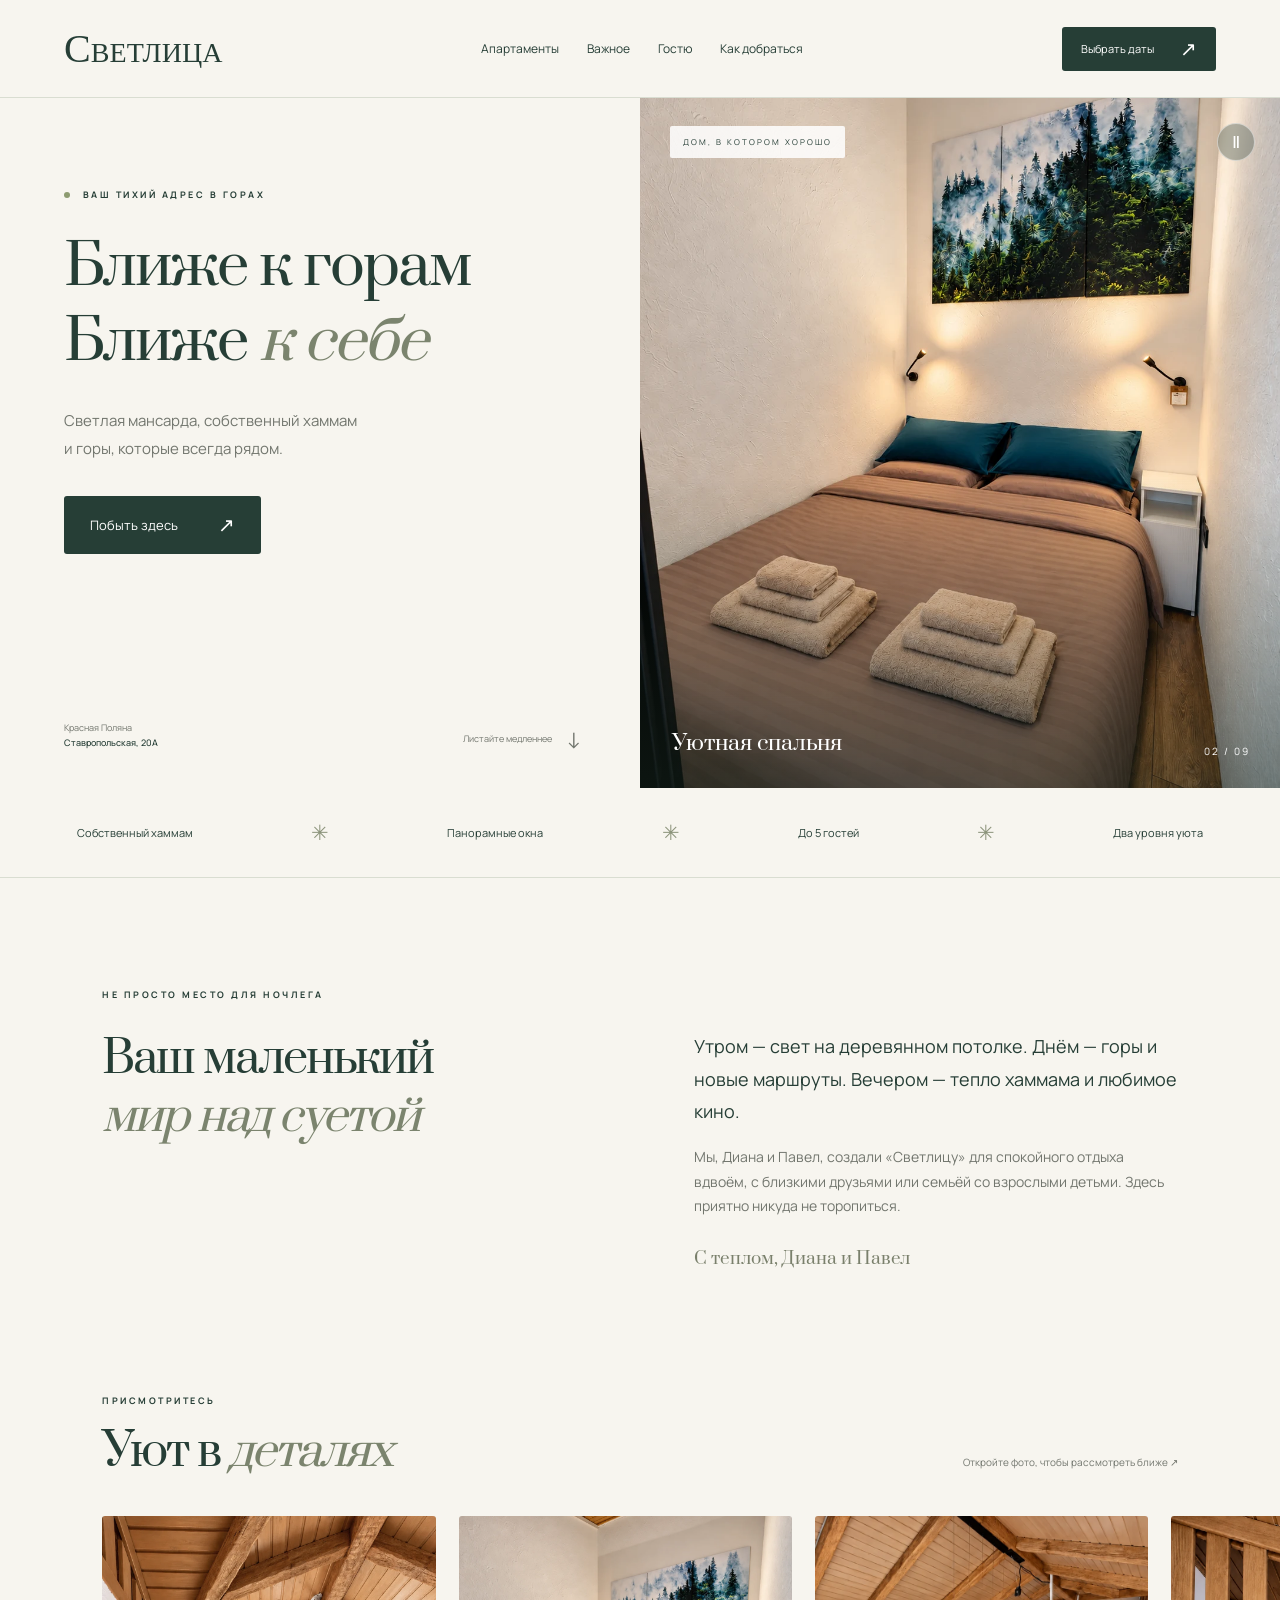
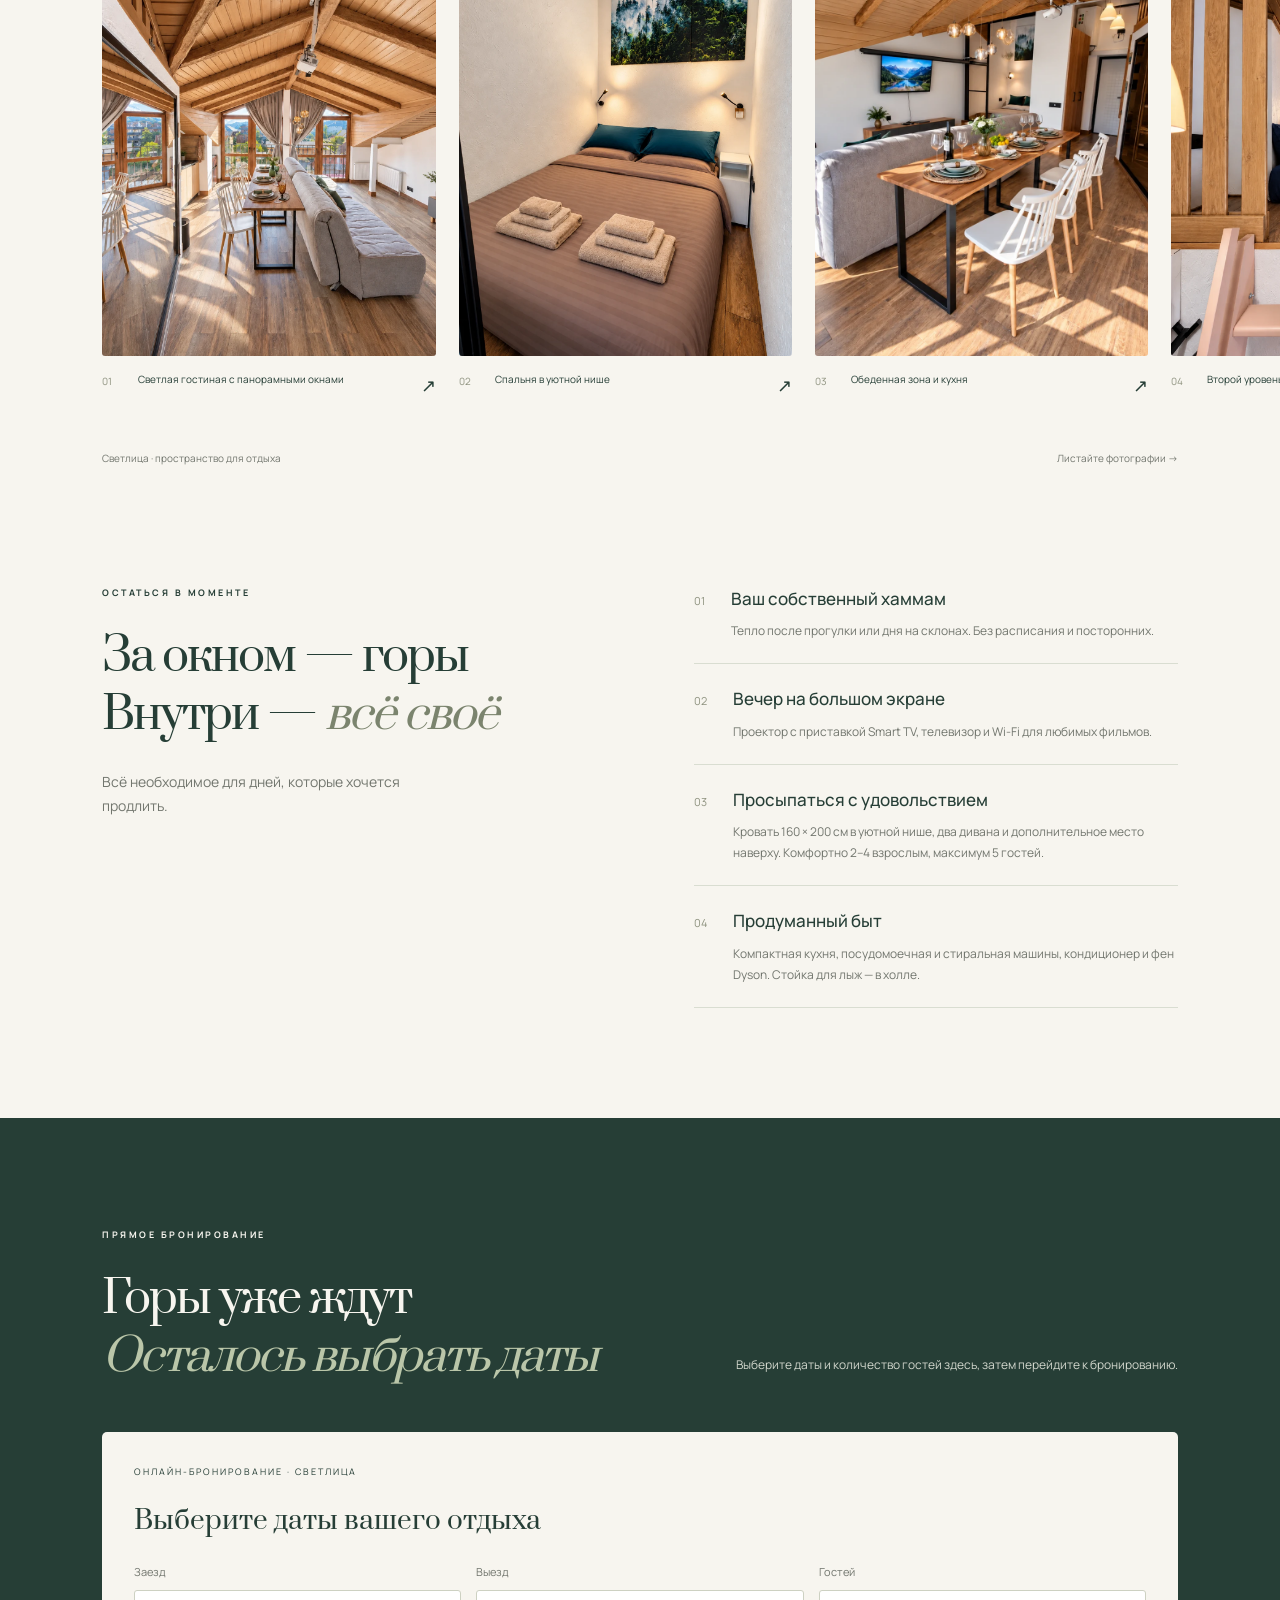
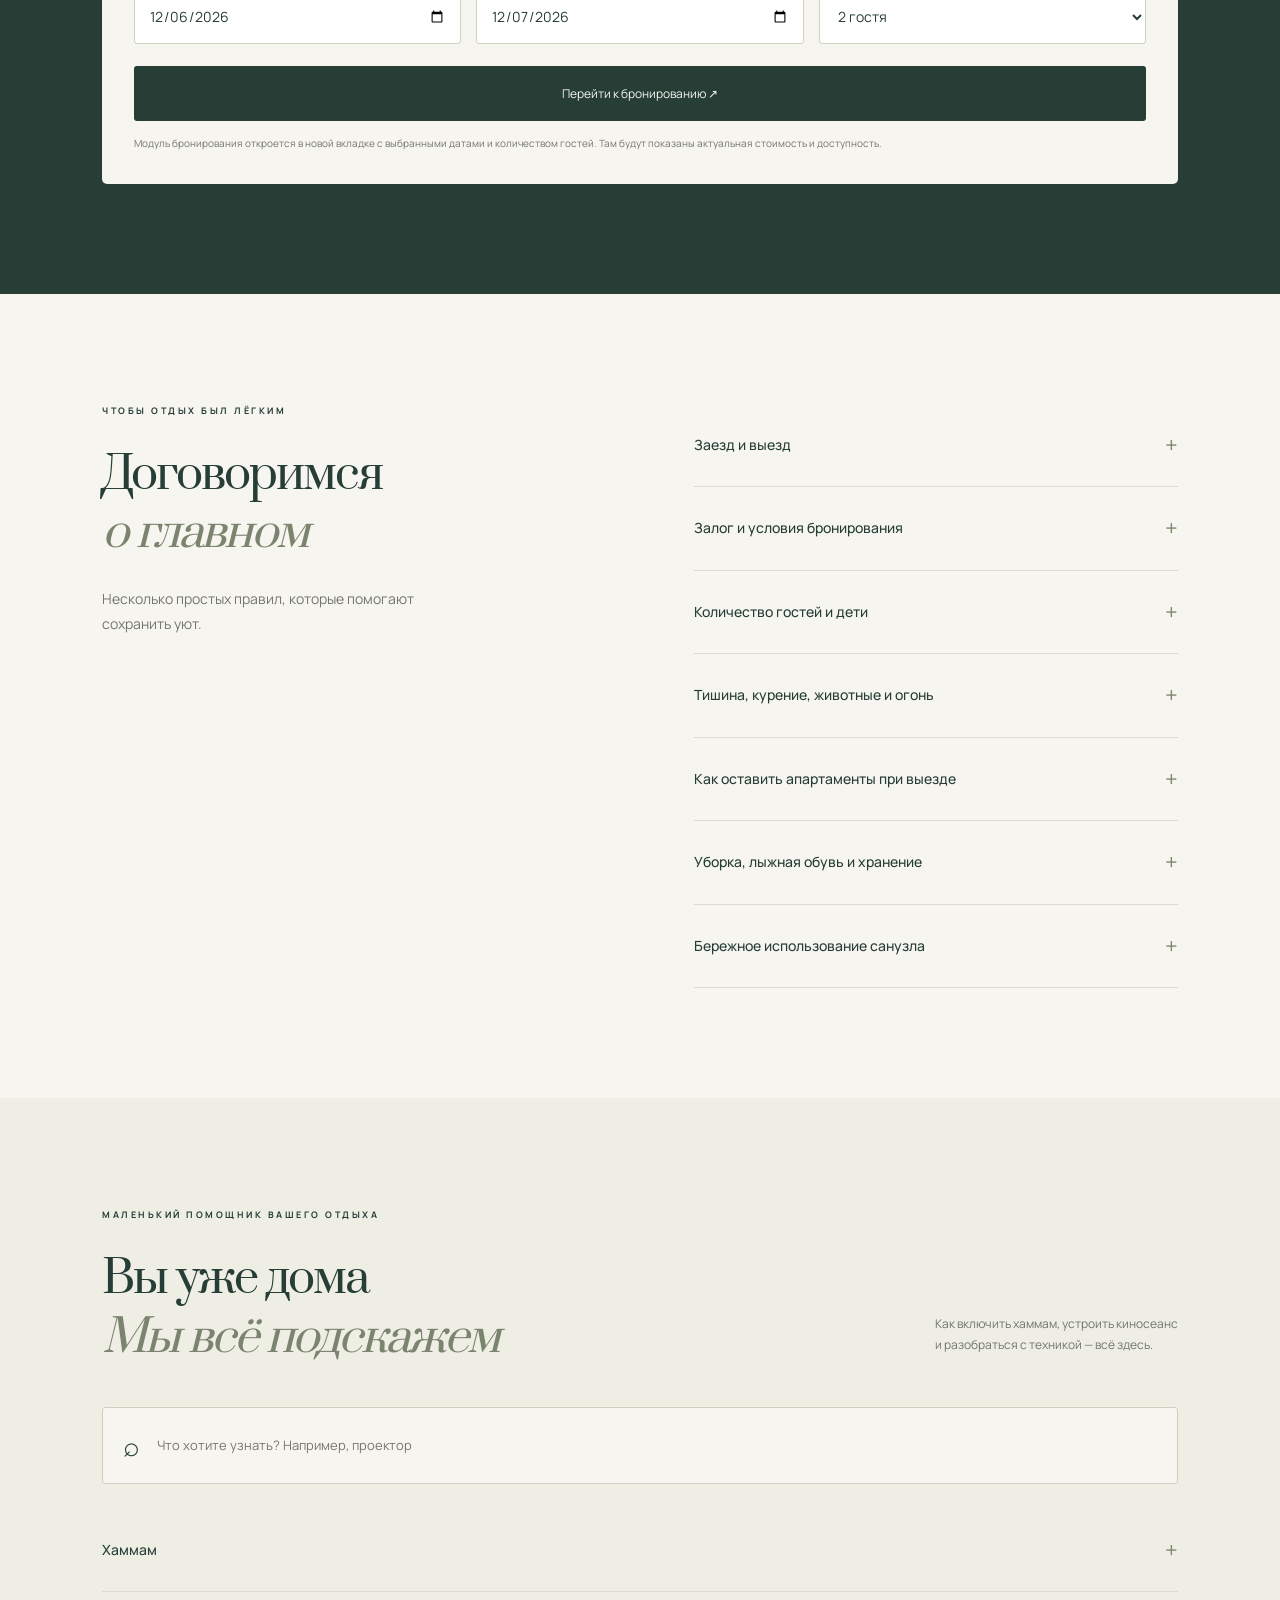
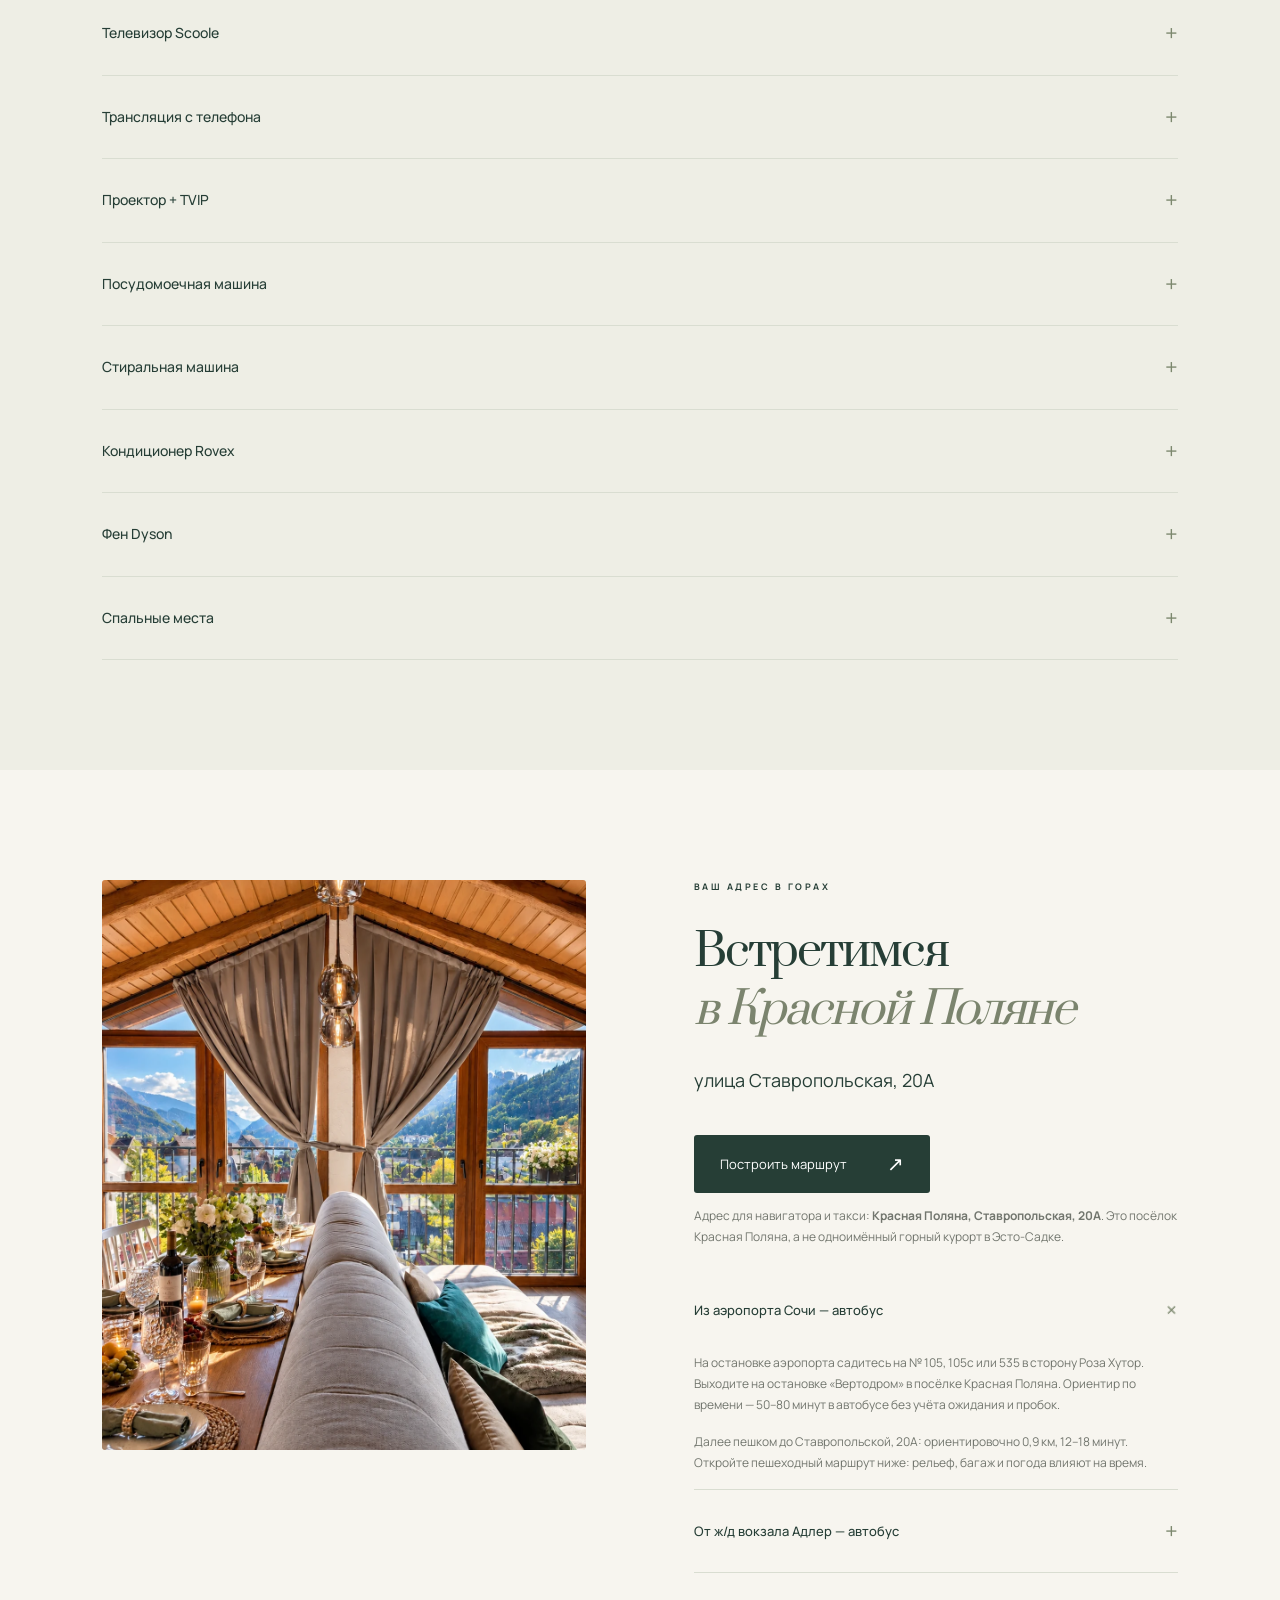
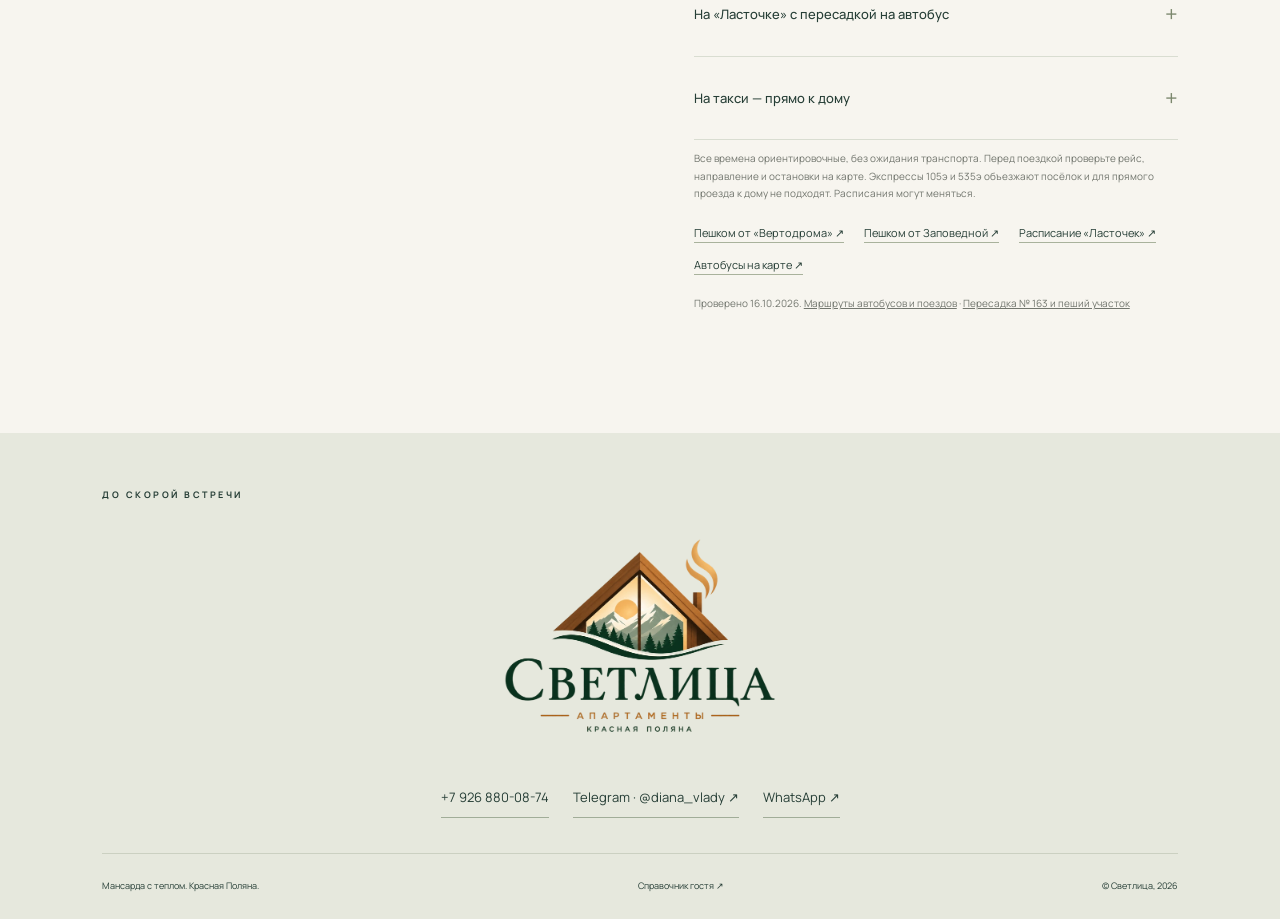
==== commit d45c4420: "Restore HTML5 doctype, align gallery and add contact links and sofa hero slide" ====
--- a/public/index.html
+++ b/public/index.html
@@ -1,17 +1,17 @@
-html
-<html lang="ru"><head><meta charset="utf-8"/><meta content="width=device-width,initial-scale=1" name="viewport"/><meta content="#263e36" name="theme-color"/><title>Светлица — апартаменты с хаммамом в Красной Поляне</title><meta content="Светлая мансарда с собственным хаммамом и видом на горы в Красной Поляне. До 5 гостей, кухня и проектор. Прямое бронирование, правила и инструкции для гостей." name="description"/><link href="https://svet-kp.ru/" rel="canonical"/><link href="style.css?v=20261016-tidy" rel="stylesheet"/><meta content="index, follow, max-image-preview:large, max-snippet:-1, max-video-preview:-1" name="robots"/><meta content="Светлица — Диана и Павел" name="author"/><meta content="summary_large_image" name="twitter:card"/><meta content="Светлица — апартаменты с хаммамом в Красной Поляне" name="twitter:title"/><meta content="Светлая мансарда с собственным хаммамом и видом на горы в Красной Поляне. До 5 гостей, кухня и проектор. Прямое бронирование, правила и инструкции для гостей." name="twitter:description"/><meta content="https://svet-kp.ru/assets/svetlitsa-social-collage.jpg" name="twitter:image"/><meta content="Светлица: коллаж с логотипом, отдыхом в мансарде, хаммамом и видом на горы" name="twitter:image:alt"/><meta content="website" property="og:type"/><meta content="ru_RU" property="og:locale"/><meta content="Светлица" property="og:site_name"/><meta content="Светлица — апартаменты с хаммамом в Красной Поляне" property="og:title"/><meta content="Светлая мансарда с собственным хаммамом и видом на горы в Красной Поляне. До 5 гостей, кухня и проектор. Прямое бронирование, правила и инструкции для гостей." property="og:description"/><meta content="https://svet-kp.ru/" property="og:url"/><meta content="https://svet-kp.ru/assets/svetlitsa-social-collage.jpg" property="og:image"/><meta content="https://svet-kp.ru/assets/svetlitsa-social-collage.jpg" property="og:image:secure_url"/><meta content="image/jpeg" property="og:image:type"/><meta content="1536" property="og:image:width"/><meta content="1024" property="og:image:height"/><meta content="Атмосферный коллаж Светлицы: горы, хаммам и уютная мансарда" property="og:image:alt"/><link href="/favicon.ico" rel="icon" sizes="any"/><link href="/favicon-48.png" rel="icon" sizes="48x48" type="image/png"/><link href="/apple-touch-icon.png" rel="apple-touch-icon" sizes="180x180"/><link href="/site.webmanifest" rel="manifest"/><script type="application/ld+json">{"@context": "https://schema.org", "@graph": [{"@type": "WebSite", "@id": "https://svet-kp.ru/#website", "name": "Светлица", "url": "https://svet-kp.ru/", "inLanguage": "ru-RU"}, {"@type": "WebPage", "@id": "https://svet-kp.ru/#webpage", "name": "Светлица — апартаменты с хаммамом в Красной Поляне", "url": "https://svet-kp.ru/", "description": "Светлая мансарда с собственным хаммамом и видом на горы в Красной Поляне. До 5 гостей, кухня и проектор. Прямое бронирование, правила и инструкции для гостей.", "isPartOf": {"@id": "https://svet-kp.ru/#website"}, "about": {"@id": "https://svet-kp.ru/#apartments"}, "inLanguage": "ru-RU"}, {"@type": "LodgingBusiness", "@id": "https://svet-kp.ru/#apartments", "url": "https://svet-kp.ru/", "name": "Светлица", "description": "Светлая мансарда с собственным хаммамом и видом на горы в Красной Поляне. До 5 гостей, кухня и проектор. Прямое бронирование, правила и инструкции для гостей.", "image": ["https://svet-kp.ru/assets/svetlitsa-gostinaya-panoramnye-okna.webp", "https://svet-kp.ru/assets/svetlitsa-spalnya-krovat.webp", "https://svet-kp.ru/assets/svetlitsa-gostinaya-kuhnya.webp", "https://svet-kp.ru/assets/svetlitsa-vtoroy-uroven-lestnitsa.webp", "https://svet-kp.ru/assets/svetlitsa-kompaktnaya-kuhnya.webp", "https://svet-kp.ru/assets/krasnaya-polyana-solnechnoe-utro.webp", "https://svet-kp.ru/assets/krasnaya-polyana-gornye-sklony.webp", "https://svet-kp.ru/assets/svetlitsa-hammam-steklyannaya-peregorodka.webp", "https://svet-kp.ru/assets/svetlitsa-televizor-v-gostinoy.webp", "https://svet-kp.ru/assets/svetlitsa-prihozhaya-hranenie.webp", "https://svet-kp.ru/assets/svetlitsa-lestnitsa-na-antresol.webp", "https://svet-kp.ru/assets/svetlitsa-vannaya-zerkalo-fen.webp", "https://svet-kp.ru/assets/svetlitsa-hammam-ryadom-s-gostinoy.webp", "https://svet-kp.ru/assets/svetlitsa-sanuzel-stiralnaya-mashina.webp", "https://svet-kp.ru/assets/svetlitsa-dushevaya-zona.webp", "https://svet-kp.ru/assets/svetlitsa-vannaya-komnata.webp", "https://svet-kp.ru/assets/svetlitsa-sobstvennyy-hammam-par.webp", "https://svet-kp.ru/assets/svetlitsa-hammam-kapli-na-stekle.webp", "https://svet-kp.ru/assets/svetlitsa-hammam-vecherniy-svet.webp"], "logo": "https://svet-kp.ru/assets/svetlitsa-logotip-prozrachnyy.webp", "telephone": "+7-926-880-08-74", "address": {"@type": "PostalAddress", "streetAddress": "Ставропольская улица, 20А", "addressLocality": "Красная Поляна", "addressRegion": "Краснодарский край", "addressCountry": "RU"}, "checkinTime": "14:00", "checkoutTime": "12:00", "petsAllowed": false, "amenityFeature": [{"@type": "LocationFeatureSpecification", "name": "Собственный хаммам", "value": true}, {"@type": "LocationFeatureSpecification", "name": "Wi-Fi", "value": true}, {"@type": "LocationFeatureSpecification", "name": "Кухня", "value": true}, {"@type": "LocationFeatureSpecification", "name": "Проектор", "value": true}, {"@type": "LocationFeatureSpecification", "name": "Стиральная машина", "value": true}, {"@type": "LocationFeatureSpecification", "name": "Посудомоечная машина", "value": true}], "containsPlace": {"@type": "Apartment", "name": "Мансарда Светлица", "occupancy": {"@type": "QuantitativeValue", "maxValue": 5}}}, {"@type": "FAQPage", "@id": "https://svet-kp.ru/#faq", "mainEntity": [{"@type": "Question", "name": "Заезд и выезд", "acceptedAnswer": {"@type": "Answer", "text": "Заезд с 14:00 до 23:00, выезд до 12:00. Заселение самостоятельное."}}, {"@type": "Question", "name": "Залог и условия бронирования", "acceptedAnswer": {"@type": "Answer", "text": "Возвратный залог — 5 000 ₽, отдельно от стоимости проживания. После его внесения вы получите код от key-box и инструкции по заселению.\n\nЗалог возвращаем в течение 48 часов после выезда, если правила проживания соблюдены и нет повреждений.\n\nСтоимость проживания, предоплата и условия отмены указаны в модуле бронирования до оплаты."}}, {"@type": "Question", "name": "Количество гостей и дети", "acceptedAnswer": {"@type": "Answer", "text": "Максимум 5 гостей, комфортнее всего 2–4 взрослым.\n\nПредпочтительно размещение с детьми от 10 лет: в мансарде есть лестница и верхний уровень. Оборудования для малышей нет."}}, {"@type": "Question", "name": "Тишина, курение, животные и огонь", "acceptedAnswer": {"@type": "Answer", "text": "Пожалуйста, соблюдайте тишину с 22:00 до 09:00.\n\nМы рады спокойным ужинам и отдыху с близкими. Шумные вечеринки и мероприятия здесь не проводятся.\n\nВ квартире не курят: это относится к сигаретам, кальяну, вейпам и любым другим курительным системам. Пожалуйста, учтите: при запахе сигарет или других следах курения залог не возвращается.\n\nМы принимаем гостей без животных. При заселении с животными залог также не возвращается.\n\nДля безопасности гостей в квартире нельзя зажигать свечи и разводить открытый огонь."}}, {"@type": "Question", "name": "Как оставить апартаменты при выезде", "acceptedAnswer": {"@type": "Answer", "text": "Мы будем признательны за вымытую посуду.\n\nВынесите мусор. Схема расположения мусорных баков висит на подъезде.\n\nВыключите хаммам и закройте окна.\n\nУ входа расположен Мастер-выключатель: он отключает розетки и свет во всей квартире. При выходе воспользуйтесь им.\n\nЗаприте дверь, верните ключ в key-box и сбейте код.\n\nСообщите хозяевам о выезде. Если что-то повредилось, пожалуйста, сообщите об этом в том же сообщении."}}, {"@type": "Question", "name": "Уборка, лыжная обувь и хранение", "acceptedAnswer": {"@type": "Answer", "text": "Дополнительная уборка со сменой белья и полотенец возможна за 4 000 ₽.\n\nЛыжи и сноуборды оставляйте на стойке в холле. Лыжные ботинки снимайте до входа: входить в них в квартиру строго запрещено.\n\nСушилка для обуви находится в выдвижном ящике у входной двери.\n\nХозяйственный шкаф предназначен для персонала. Пожалуйста, не открывайте его.\n\nПожалуйста, не передвигайте тяжёлую мебель и не используйте запасное бельё без согласования."}}, {"@type": "Question", "name": "Бережное использование санузла", "acceptedAnswer": {"@type": "Answer", "text": "Для туалетной бумаги, влажных салфеток и средств гигиены используйте мусорное ведро — не бросайте их в унитаз.\n\nЕсли из-за нарушения этого правила возникнет засор, его устранение и необходимый ремонт оплачивает гость."}}]}]}</script></head><body>
+<!DOCTYPE html>
+<html lang="ru"><head><meta charset="utf-8"/><meta content="width=device-width,initial-scale=1" name="viewport"/><meta content="#263e36" name="theme-color"/><title>Светлица — апартаменты с хаммамом в Красной Поляне</title><meta content="Апартаменты «Светлица» в Красной Поляне: собственный хаммам, вид на горы и до 5 гостей. Прямое бронирование, фото, правила проживания и инструкции." name="description"/><link href="https://svet-kp.ru/" rel="canonical"/><link href="style.css?v=20261017-layout" rel="stylesheet"/><meta content="index, follow, max-image-preview:large, max-snippet:-1, max-video-preview:-1" name="robots"/><meta content="Светлица — Диана и Павел" name="author"/><meta content="summary_large_image" name="twitter:card"/><meta content="Светлица — апартаменты с хаммамом в Красной Поляне" name="twitter:title"/><meta content="Апартаменты «Светлица» в Красной Поляне: собственный хаммам, вид на горы и до 5 гостей. Прямое бронирование, фото, правила проживания и инструкции." name="twitter:description"/><meta content="https://svet-kp.ru/assets/svetlitsa-social-collage.jpg" name="twitter:image"/><meta content="Светлица: коллаж с логотипом, отдыхом в мансарде, хаммамом и видом на горы" name="twitter:image:alt"/><meta content="website" property="og:type"/><meta content="ru_RU" property="og:locale"/><meta content="Светлица" property="og:site_name"/><meta content="Светлица — апартаменты с хаммамом в Красной Поляне" property="og:title"/><meta content="Апартаменты «Светлица» в Красной Поляне: собственный хаммам, вид на горы и до 5 гостей. Прямое бронирование, фото, правила проживания и инструкции." property="og:description"/><meta content="https://svet-kp.ru/" property="og:url"/><meta content="https://svet-kp.ru/assets/svetlitsa-social-collage.jpg" property="og:image"/><meta content="https://svet-kp.ru/assets/svetlitsa-social-collage.jpg" property="og:image:secure_url"/><meta content="image/jpeg" property="og:image:type"/><meta content="1536" property="og:image:width"/><meta content="1024" property="og:image:height"/><meta content="Атмосферный коллаж Светлицы: горы, хаммам и уютная мансарда" property="og:image:alt"/><link href="/favicon.ico" rel="icon" sizes="any"/><link href="/favicon-48.png" rel="icon" sizes="48x48" type="image/png"/><link href="/apple-touch-icon.png" rel="apple-touch-icon" sizes="180x180"/><link href="/site.webmanifest" rel="manifest"/><script type="application/ld+json">{"@context": "https://schema.org", "@graph": [{"@type": "WebSite", "@id": "https://svet-kp.ru/#website", "name": "Светлица", "url": "https://svet-kp.ru/", "inLanguage": "ru-RU"}, {"@type": "WebPage", "@id": "https://svet-kp.ru/#webpage", "name": "Светлица — апартаменты с хаммамом в Красной Поляне", "url": "https://svet-kp.ru/", "description": "Апартаменты «Светлица» в Красной Поляне: собственный хаммам, вид на горы и до 5 гостей. Прямое бронирование, фото, правила проживания и инструкции.", "isPartOf": {"@id": "https://svet-kp.ru/#website"}, "about": {"@id": "https://svet-kp.ru/#apartments"}, "inLanguage": "ru-RU"}, {"@type": "LodgingBusiness", "@id": "https://svet-kp.ru/#apartments", "url": "https://svet-kp.ru/", "name": "Светлица", "description": "Апартаменты «Светлица» в Красной Поляне: собственный хаммам, вид на горы и до 5 гостей. Прямое бронирование, фото, правила проживания и инструкции.", "image": ["https://svet-kp.ru/assets/svetlitsa-gostinaya-panoramnye-okna.webp", "https://svet-kp.ru/assets/svetlitsa-spalnya-krovat.webp", "https://svet-kp.ru/assets/svetlitsa-gostinaya-kuhnya.webp", "https://svet-kp.ru/assets/svetlitsa-vtoroy-uroven-lestnitsa.webp", "https://svet-kp.ru/assets/svetlitsa-kompaktnaya-kuhnya.webp", "https://svet-kp.ru/assets/krasnaya-polyana-solnechnoe-utro.webp", "https://svet-kp.ru/assets/krasnaya-polyana-gornye-sklony.webp", "https://svet-kp.ru/assets/svetlitsa-hammam-steklyannaya-peregorodka.webp", "https://svet-kp.ru/assets/svetlitsa-televizor-v-gostinoy.webp", "https://svet-kp.ru/assets/svetlitsa-prihozhaya-hranenie.webp", "https://svet-kp.ru/assets/svetlitsa-lestnitsa-na-antresol.webp", "https://svet-kp.ru/assets/svetlitsa-vannaya-zerkalo-fen.webp", "https://svet-kp.ru/assets/svetlitsa-hammam-ryadom-s-gostinoy.webp", "https://svet-kp.ru/assets/svetlitsa-sanuzel-stiralnaya-mashina.webp", "https://svet-kp.ru/assets/svetlitsa-dushevaya-zona.webp", "https://svet-kp.ru/assets/svetlitsa-vannaya-komnata.webp", "https://svet-kp.ru/assets/svetlitsa-sobstvennyy-hammam-par.webp", "https://svet-kp.ru/assets/svetlitsa-hammam-kapli-na-stekle.webp", "https://svet-kp.ru/assets/svetlitsa-hammam-vecherniy-svet.webp", "https://svet-kp.ru/media/guide/svetlitsa-spalnoe-mesto-vtoroy-uroven.webp", "https://svet-kp.ru/media/guide/svetlitsa-razlozhennyy-divan.webp"], "logo": "https://svet-kp.ru/assets/svetlitsa-logotip-prozrachnyy.webp", "telephone": "+7-926-880-08-74", "address": {"@type": "PostalAddress", "streetAddress": "Ставропольская улица, 20А", "addressLocality": "Красная Поляна", "addressRegion": "Краснодарский край", "addressCountry": "RU"}, "checkinTime": "14:00", "checkoutTime": "12:00", "petsAllowed": false, "amenityFeature": [{"@type": "LocationFeatureSpecification", "name": "Собственный хаммам", "value": true}, {"@type": "LocationFeatureSpecification", "name": "Wi-Fi", "value": true}, {"@type": "LocationFeatureSpecification", "name": "Кухня", "value": true}, {"@type": "LocationFeatureSpecification", "name": "Проектор", "value": true}, {"@type": "LocationFeatureSpecification", "name": "Стиральная машина", "value": true}, {"@type": "LocationFeatureSpecification", "name": "Посудомоечная машина", "value": true}], "containsPlace": {"@type": "Apartment", "name": "Мансарда Светлица", "occupancy": {"@type": "QuantitativeValue", "maxValue": 5}}, "sameAs": ["https://t.me/diana_vlady"], "contactPoint": {"@type": "ContactPoint", "telephone": "+7-926-880-08-74", "contactType": "customer service", "url": "https://wa.me/79268800874", "availableLanguage": ["Russian"]}}, {"@type": "FAQPage", "@id": "https://svet-kp.ru/#faq", "mainEntity": [{"@type": "Question", "name": "Заезд и выезд", "acceptedAnswer": {"@type": "Answer", "text": "Заезд с 14:00 до 23:00, выезд до 12:00. Заселение самостоятельное."}}, {"@type": "Question", "name": "Залог и условия бронирования", "acceptedAnswer": {"@type": "Answer", "text": "Возвратный залог — 5 000 ₽, отдельно от стоимости проживания. После его внесения вы получите код от key-box и инструкции по заселению.\n\nЗалог возвращаем в течение 48 часов после выезда, если правила проживания соблюдены и нет повреждений.\n\nСтоимость проживания, предоплата и условия отмены указаны в модуле бронирования до оплаты."}}, {"@type": "Question", "name": "Количество гостей и дети", "acceptedAnswer": {"@type": "Answer", "text": "Максимум 5 гостей, комфортнее всего 2–4 взрослым.\n\nПредпочтительно размещение с детьми от 10 лет: в мансарде есть лестница и верхний уровень. Оборудования для малышей нет."}}, {"@type": "Question", "name": "Тишина, курение, животные и огонь", "acceptedAnswer": {"@type": "Answer", "text": "Пожалуйста, соблюдайте тишину с 22:00 до 09:00.\n\nМы рады спокойным ужинам и отдыху с близкими. Шумные вечеринки и мероприятия здесь не проводятся.\n\nВ квартире не курят: это относится к сигаретам, кальяну, вейпам и любым другим курительным системам. Пожалуйста, учтите: при запахе сигарет или других следах курения залог не возвращается.\n\nМы принимаем гостей без животных. При заселении с животными залог также не возвращается.\n\nДля безопасности гостей в квартире нельзя зажигать свечи и разводить открытый огонь."}}, {"@type": "Question", "name": "Как оставить апартаменты при выезде", "acceptedAnswer": {"@type": "Answer", "text": "Мы будем признательны за вымытую посуду.\n\nВынесите мусор. Схема расположения мусорных баков висит на подъезде.\n\nВыключите хаммам и закройте окна.\n\nУ входа расположен Мастер-выключатель: он отключает розетки и свет во всей квартире. При выходе воспользуйтесь им.\n\nЗаприте дверь, верните ключ в key-box и сбейте код.\n\nСообщите хозяевам о выезде. Если что-то повредилось, пожалуйста, сообщите об этом в том же сообщении."}}, {"@type": "Question", "name": "Уборка, лыжная обувь и хранение", "acceptedAnswer": {"@type": "Answer", "text": "Дополнительная уборка со сменой белья и полотенец возможна за 4 000 ₽.\n\nЛыжи и сноуборды оставляйте на стойке в холле. Лыжные ботинки снимайте до входа: входить в них в квартиру строго запрещено.\n\nСушилка для обуви находится в выдвижном ящике у входной двери.\n\nХозяйственный шкаф предназначен для персонала. Пожалуйста, не открывайте его.\n\nПожалуйста, не передвигайте тяжёлую мебель и не используйте запасное бельё без согласования."}}, {"@type": "Question", "name": "Бережное использование санузла", "acceptedAnswer": {"@type": "Answer", "text": "Для туалетной бумаги, влажных салфеток и средств гигиены используйте мусорное ведро — не бросайте их в унитаз.\n\nЕсли из-за нарушения этого правила возникнет засор, его устранение и необходимый ремонт оплачивает гость."}}]}]}</script></head><body>
 <header><a aria-label="Светлица — на главную" class="brand brand-wordmark" href="#">Светлица</a><nav aria-label="Основная навигация"><a href="#space">Апартаменты</a><a href="#rules">Важное</a><a href="#guide">Гостю</a><a href="#location">Как добраться</a></nav><a class="button small" href="#booking">Выбрать даты <span>↗</span></a></header>
-<main><section class="hero"><div class="hero-copy"><p class="eyebrow"><span class="dot"></span> ВАШ ТИХИЙ АДРЕС В ГОРАХ</p><h1><span class="visually-hidden">Светлица — апартаменты с хаммамом в Красной Поляне. </span>Ближе к горам<br/>Ближе <em>к себе</em></h1><p class="lead">Светлая мансарда, собственный хаммам<br class="desktop"/> и горы, которые всегда рядом.</p><a class="button" href="#booking">Побыть здесь <span>↗</span></a><div class="hero-bottom"><span>Красная Поляна<br/><b>Ставропольская, 20А</b></span><a aria-label="Узнать об апартаментах" href="#space">Листайте медленнее <span>↓</span></a></div></div><div class="hero-photo"><div aria-label="Фотографии апартаментов" class="hero-slides"><img alt="Гостиная с панорамными окнами" aria-hidden="false" decoding="async" fetchpriority="high" height="1448" src="assets/svetlitsa-gostinaya-panoramnye-okna.webp?v=20261016-graded" width="1086"/><img alt="Уютная спальня" aria-hidden="false" decoding="async" fetchpriority="auto" height="1448" src="assets/svetlitsa-spalnya-krovat.webp?v=20261016-graded" width="1086"/><img alt="Обеденная зона и кухня" aria-hidden="false" decoding="async" fetchpriority="auto" height="1086" src="assets/svetlitsa-gostinaya-kuhnya.webp?v=20261016-graded" width="1448"/><img alt="Второй уровень" aria-hidden="false" decoding="async" fetchpriority="auto" height="1448" src="assets/svetlitsa-vtoroy-uroven-lestnitsa.webp?v=20261016-graded" width="1086"/><img alt="Солнечное утро в Красной Поляне" aria-hidden="false" decoding="async" fetchpriority="auto" height="1086" src="assets/krasnaya-polyana-solnechnoe-utro.webp?v=20261016-graded" width="1448"/><img alt="Кухня — всё под рукой" aria-hidden="false" decoding="async" fetchpriority="auto" height="1086" src="assets/svetlitsa-kompaktnaya-kuhnya.webp?v=20261016-graded" width="1448"/><img alt="Тёплый пар собственного хаммама" aria-hidden="false" decoding="async" fetchpriority="auto" height="1448" src="assets/svetlitsa-sobstvennyy-hammam-par.webp?v=20261016-graded" width="1086"/><img alt="Вечерний свет в хаммаме" aria-hidden="false" decoding="async" fetchpriority="auto" height="1449" src="assets/svetlitsa-hammam-vecherniy-svet.webp?v=20261016-graded" width="1085"/><img alt="Гостиная с панорамными окнами" aria-hidden="true" decoding="async" fetchpriority="auto" height="1448" src="assets/svetlitsa-gostinaya-panoramnye-okna.webp?v=20261016-graded" width="1086"/></div><span class="photo-label">ДОМ, В КОТОРОМ ХОРОШО</span><div class="photo-caption"><span>Гостиная с панорамными окнами</span><span>01 / 08</span></div><button aria-label="Остановить смену фотографий" class="hero-pause" type="button">Ⅱ</button></div></section>
+<main><section class="hero"><div class="hero-copy"><p class="eyebrow"><span class="dot"></span> ВАШ ТИХИЙ АДРЕС В ГОРАХ</p><h1><span class="visually-hidden">Светлица — апартаменты с хаммамом в Красной Поляне. </span>Ближе к горам<br/>Ближе <em>к себе</em></h1><p class="lead">Светлая мансарда, собственный хаммам<br class="desktop"/> и горы, которые всегда рядом.</p><a class="button" href="#booking">Побыть здесь <span>↗</span></a><div class="hero-bottom"><span>Красная Поляна<br/><b>Ставропольская, 20А</b></span><a aria-label="Узнать об апартаментах" href="#space">Листайте медленнее <span>↓</span></a></div></div><div class="hero-photo"><div aria-label="Фотографии апартаментов" class="hero-slides"><img alt="Гостиная с панорамными окнами" aria-hidden="false" decoding="async" fetchpriority="high" height="1448" src="assets/svetlitsa-gostinaya-panoramnye-okna.webp?v=20261016-graded" width="1086"/><img alt="Уютная спальня" aria-hidden="false" decoding="async" fetchpriority="auto" height="1448" src="assets/svetlitsa-spalnya-krovat.webp?v=20261016-graded" width="1086"/><img alt="Обеденная зона и кухня" aria-hidden="false" decoding="async" fetchpriority="auto" height="1086" src="assets/svetlitsa-gostinaya-kuhnya.webp?v=20261016-graded" width="1448"/><img alt="Второй уровень" aria-hidden="false" decoding="async" fetchpriority="auto" height="1448" src="assets/svetlitsa-vtoroy-uroven-lestnitsa.webp?v=20261016-graded" width="1086"/><img alt="Солнечное утро в Красной Поляне" aria-hidden="false" decoding="async" fetchpriority="auto" height="1086" src="assets/krasnaya-polyana-solnechnoe-utro.webp?v=20261016-graded" width="1448"/><img alt="Кухня — всё под рукой" aria-hidden="false" decoding="async" fetchpriority="auto" height="1086" src="assets/svetlitsa-kompaktnaya-kuhnya.webp?v=20261016-graded" width="1448"/><img alt="Тёплый пар собственного хаммама" aria-hidden="false" decoding="async" fetchpriority="auto" height="1448" src="assets/svetlitsa-sobstvennyy-hammam-par.webp?v=20261016-graded" width="1086"/><img alt="Вечерний свет в хаммаме" aria-hidden="false" decoding="async" fetchpriority="auto" height="1449" src="assets/svetlitsa-hammam-vecherniy-svet.webp?v=20261016-graded" width="1085"/><img alt="Разложенный диван с видом на горы" aria-hidden="false" decoding="async" fetchpriority="auto" height="1199" src="/media/guide/svetlitsa-razlozhennyy-divan.webp" width="1312"/><img alt="Гостиная с панорамными окнами" aria-hidden="true" decoding="async" fetchpriority="auto" height="1448" src="assets/svetlitsa-gostinaya-panoramnye-okna.webp?v=20261016-graded" width="1086"/></div><span class="photo-label">ДОМ, В КОТОРОМ ХОРОШО</span><div class="photo-caption"><span>Гостиная с панорамными окнами</span><span>01 / 09</span></div><button aria-label="Остановить смену фотографий" class="hero-pause" type="button">Ⅱ</button></div></section>
 <div class="facts"><span>Собственный хаммам</span><i>✳</i><span>Панорамные окна</span><i>✳</i><span>До 5 гостей</span><i>✳</i><span>Два уровня уюта</span></div>
 <section class="intro section reveal" id="space"><p class="eyebrow">НЕ ПРОСТО МЕСТО ДЛЯ НОЧЛЕГА</p><div class="intro-grid"><h2>Ваш маленький<br/><em>мир над суетой</em></h2><div><p class="body-large">Утром — свет на деревянном потолке. Днём — горы и новые маршруты. Вечером — тепло хаммама и любимое кино.</p><p>Мы, Диана и Павел, создали «Светлицу» для спокойного отдыха вдвоём, с близкими друзьями или семьёй со взрослыми детьми. Здесь приятно никуда не торопиться.</p><span class="signature">С теплом, Диана и Павел</span></div></div></section>
-<section aria-label="Фотографии апартаментов" class="gallery reveal"><div class="gallery-head"><div><p class="eyebrow">ПРИСМОТРИТЕСЬ</p><h2>Уют в <em>деталях</em></h2></div><p>Откройте фото, чтобы рассмотреть ближе ↗</p></div><div class="gallery-track"><button class="gallery-card" data-caption="Светлая гостиная с панорамными окнами" data-full="assets/svetlitsa-gostinaya-panoramnye-okna.webp?v=20261016-graded"><img alt="Светлая гостиная с панорамными окнами" decoding="async" height="1448" loading="lazy" src="assets/svetlitsa-gostinaya-panoramnye-okna.webp?v=20261016-graded" width="1086"/><span><b>01</b> Светлая гостиная с панорамными окнами<i>↗</i></span></button><button class="gallery-card" data-caption="Спальня в уютной нише" data-full="assets/svetlitsa-spalnya-krovat.webp?v=20261016-graded"><img alt="Спальня в уютной нише" decoding="async" height="1448" loading="lazy" src="assets/svetlitsa-spalnya-krovat.webp?v=20261016-graded" width="1086"/><span><b>02</b> Спальня в уютной нише<i>↗</i></span></button><button class="gallery-card" data-caption="Обеденная зона и кухня" data-full="assets/svetlitsa-gostinaya-kuhnya.webp?v=20261016-graded"><img alt="Обеденная зона и кухня" decoding="async" height="1086" loading="lazy" src="assets/svetlitsa-gostinaya-kuhnya.webp?v=20261016-graded" width="1448"/><span><b>03</b> Обеденная зона и кухня<i>↗</i></span></button><button class="gallery-card" data-caption="Второй уровень" data-full="assets/svetlitsa-vtoroy-uroven-lestnitsa.webp?v=20261016-graded"><img alt="Второй уровень" decoding="async" height="1448" loading="lazy" src="assets/svetlitsa-vtoroy-uroven-lestnitsa.webp?v=20261016-graded" width="1086"/><span><b>04</b> Второй уровень<i>↗</i></span></button><button class="gallery-card" data-caption="Кухня — всё под рукой" data-full="assets/svetlitsa-kompaktnaya-kuhnya.webp?v=20261016-graded"><img alt="Кухня — всё под рукой" decoding="async" height="1086" loading="lazy" src="assets/svetlitsa-kompaktnaya-kuhnya.webp?v=20261016-graded" width="1448"/><span><b>05</b> Кухня — всё под рукой<i>↗</i></span></button><button class="gallery-card" data-caption="Солнечное утро в Красной Поляне" data-full="assets/krasnaya-polyana-solnechnoe-utro.webp?v=20261016-graded"><img alt="Солнечное утро в Красной Поляне" decoding="async" height="1086" loading="lazy" src="assets/krasnaya-polyana-solnechnoe-utro.webp?v=20261016-graded" width="1448"/><span><b>06</b> Солнечное утро в Красной Поляне<i>↗</i></span></button><button class="gallery-card" data-caption="Горные склоны за окном" data-full="assets/krasnaya-polyana-gornye-sklony.webp?v=20261016-graded"><img alt="Горные склоны за окном" decoding="async" height="1086" loading="lazy" src="assets/krasnaya-polyana-gornye-sklony.webp?v=20261016-graded" width="1448"/><span><b>07</b> Горные склоны за окном<i>↗</i></span></button><button class="gallery-card" data-caption="Стеклянная перегородка хаммама" data-full="assets/svetlitsa-hammam-steklyannaya-peregorodka.webp?v=20261016-graded"><img alt="Стеклянная перегородка хаммама" decoding="async" height="1449" loading="lazy" src="assets/svetlitsa-hammam-steklyannaya-peregorodka.webp?v=20261016-graded" width="1085"/><span><b>08</b> Стеклянная перегородка хаммама<i>↗</i></span></button><button class="gallery-card" data-caption="Телевизор в гостиной" data-full="assets/svetlitsa-televizor-v-gostinoy.webp?v=20261016-graded"><img alt="Телевизор в гостиной" decoding="async" height="1448" loading="lazy" src="assets/svetlitsa-televizor-v-gostinoy.webp?v=20261016-graded" width="1086"/><span><b>09</b> Телевизор в гостиной<i>↗</i></span></button><button class="gallery-card" data-caption="Прихожая и место для хранения" data-full="assets/svetlitsa-prihozhaya-hranenie.webp?v=20261016-graded"><img alt="Прихожая и место для хранения" decoding="async" height="1448" loading="lazy" src="assets/svetlitsa-prihozhaya-hranenie.webp?v=20261016-graded" width="1086"/><span><b>10</b> Прихожая и место для хранения<i>↗</i></span></button><button class="gallery-card" data-caption="Лестница на второй уровень" data-full="assets/svetlitsa-lestnitsa-na-antresol.webp?v=20261016-graded"><img alt="Лестница на второй уровень" decoding="async" height="1448" loading="lazy" src="assets/svetlitsa-lestnitsa-na-antresol.webp?v=20261016-graded" width="1086"/><span><b>11</b> Лестница на второй уровень<i>↗</i></span></button><button class="gallery-card" data-caption="Зеркало и фен в ванной" data-full="assets/svetlitsa-vannaya-zerkalo-fen.webp?v=20261016-graded"><img alt="Зеркало и фен в ванной" decoding="async" height="1448" loading="lazy" src="assets/svetlitsa-vannaya-zerkalo-fen.webp?v=20261016-graded" width="1086"/><span><b>12</b> Зеркало и фен в ванной<i>↗</i></span></button><button class="gallery-card" data-caption="Хаммам рядом с гостиной" data-full="assets/svetlitsa-hammam-ryadom-s-gostinoy.webp?v=20261016-graded"><img alt="Хаммам рядом с гостиной" decoding="async" height="1448" loading="lazy" src="assets/svetlitsa-hammam-ryadom-s-gostinoy.webp?v=20261016-graded" width="1086"/><span><b>13</b> Хаммам рядом с гостиной<i>↗</i></span></button><button class="gallery-card" data-caption="Санузел и стиральная машина" data-full="assets/svetlitsa-sanuzel-stiralnaya-mashina.webp?v=20261016-graded"><img alt="Санузел и стиральная машина" decoding="async" height="1448" loading="lazy" src="assets/svetlitsa-sanuzel-stiralnaya-mashina.webp?v=20261016-graded" width="1086"/><span><b>14</b> Санузел и стиральная машина<i>↗</i></span></button><button class="gallery-card" data-caption="Душевая зона" data-full="assets/svetlitsa-dushevaya-zona.webp?v=20261016-graded"><img alt="Душевая зона" decoding="async" height="1448" loading="lazy" src="assets/svetlitsa-dushevaya-zona.webp?v=20261016-graded" width="1086"/><span><b>15</b> Душевая зона<i>↗</i></span></button><button class="gallery-card" data-caption="Детали ванной комнаты" data-full="assets/svetlitsa-vannaya-komnata.webp?v=20261016-graded"><img alt="Детали ванной комнаты" decoding="async" height="1448" loading="lazy" src="assets/svetlitsa-vannaya-komnata.webp?v=20261016-graded" width="1086"/><span><b>16</b> Детали ванной комнаты<i>↗</i></span></button><button class="gallery-card" data-caption="Тёплый пар собственного хаммама" data-full="assets/svetlitsa-sobstvennyy-hammam-par.webp?v=20261016-graded"><img alt="Тёплый пар собственного хаммама" decoding="async" height="1448" loading="lazy" src="assets/svetlitsa-sobstvennyy-hammam-par.webp?v=20261016-graded" width="1086"/><span><b>17</b> Тёплый пар собственного хаммама<i>↗</i></span></button><button class="gallery-card" data-caption="Капли на стекле — время замедлиться" data-full="assets/svetlitsa-hammam-kapli-na-stekle.webp?v=20261016-graded"><img alt="Капли на стекле — время замедлиться" decoding="async" height="1086" loading="lazy" src="assets/svetlitsa-hammam-kapli-na-stekle.webp?v=20261016-graded" width="1448"/><span><b>18</b> Капли на стекле — время замедлиться<i>↗</i></span></button><button class="gallery-card" data-caption="Вечерний свет в хаммаме" data-full="assets/svetlitsa-hammam-vecherniy-svet.webp?v=20261016-graded"><img alt="Вечерний свет в хаммаме" decoding="async" height="1449" loading="lazy" src="assets/svetlitsa-hammam-vecherniy-svet.webp?v=20261016-graded" width="1085"/><span><b>19</b> Вечерний свет в хаммаме<i>↗</i></span></button></div><div class="gallery-bottom"><span>Светлица · пространство для отдыха</span><span>Листайте фотографии →</span></div></section>
+<section aria-label="Фотографии апартаментов" class="gallery reveal"><div class="gallery-head"><div><p class="eyebrow">ПРИСМОТРИТЕСЬ</p><h2>Уют в <em>деталях</em></h2></div><p>Откройте фото, чтобы рассмотреть ближе ↗</p></div><div class="gallery-track"><button class="gallery-card" data-caption="Светлая гостиная с панорамными окнами" data-full="assets/svetlitsa-gostinaya-panoramnye-okna.webp?v=20261016-graded"><img alt="Светлая гостиная с панорамными окнами" decoding="async" height="1448" loading="lazy" src="assets/svetlitsa-gostinaya-panoramnye-okna.webp?v=20261016-graded" width="1086"/><span><b>01</b> Светлая гостиная с панорамными окнами<i>↗</i></span></button><button class="gallery-card" data-caption="Спальня в уютной нише" data-full="assets/svetlitsa-spalnya-krovat.webp?v=20261016-graded"><img alt="Спальня в уютной нише" decoding="async" height="1448" loading="lazy" src="assets/svetlitsa-spalnya-krovat.webp?v=20261016-graded" width="1086"/><span><b>02</b> Спальня в уютной нише<i>↗</i></span></button><button class="gallery-card" data-caption="Обеденная зона и кухня" data-full="assets/svetlitsa-gostinaya-kuhnya.webp?v=20261016-graded"><img alt="Обеденная зона и кухня" decoding="async" height="1086" loading="lazy" src="assets/svetlitsa-gostinaya-kuhnya.webp?v=20261016-graded" width="1448"/><span><b>03</b> Обеденная зона и кухня<i>↗</i></span></button><button class="gallery-card" data-caption="Второй уровень" data-full="assets/svetlitsa-vtoroy-uroven-lestnitsa.webp?v=20261016-graded"><img alt="Второй уровень" decoding="async" height="1448" loading="lazy" src="assets/svetlitsa-vtoroy-uroven-lestnitsa.webp?v=20261016-graded" width="1086"/><span><b>04</b> Второй уровень<i>↗</i></span></button><button class="gallery-card" data-caption="Кухня — всё под рукой" data-full="assets/svetlitsa-kompaktnaya-kuhnya.webp?v=20261016-graded"><img alt="Кухня — всё под рукой" decoding="async" height="1086" loading="lazy" src="assets/svetlitsa-kompaktnaya-kuhnya.webp?v=20261016-graded" width="1448"/><span><b>05</b> Кухня — всё под рукой<i>↗</i></span></button><button class="gallery-card" data-caption="Солнечное утро в Красной Поляне" data-full="assets/krasnaya-polyana-solnechnoe-utro.webp?v=20261016-graded"><img alt="Солнечное утро в Красной Поляне" decoding="async" height="1086" loading="lazy" src="assets/krasnaya-polyana-solnechnoe-utro.webp?v=20261016-graded" width="1448"/><span><b>06</b> Солнечное утро в Красной Поляне<i>↗</i></span></button><button class="gallery-card" data-caption="Горные склоны за окном" data-full="assets/krasnaya-polyana-gornye-sklony.webp?v=20261016-graded"><img alt="Горные склоны за окном" decoding="async" height="1086" loading="lazy" src="assets/krasnaya-polyana-gornye-sklony.webp?v=20261016-graded" width="1448"/><span><b>07</b> Горные склоны за окном<i>↗</i></span></button><button class="gallery-card" data-caption="Стеклянная перегородка хаммама" data-full="assets/svetlitsa-hammam-steklyannaya-peregorodka.webp?v=20261016-graded"><img alt="Стеклянная перегородка хаммама" decoding="async" height="1449" loading="lazy" src="assets/svetlitsa-hammam-steklyannaya-peregorodka.webp?v=20261016-graded" width="1085"/><span><b>08</b> Стеклянная перегородка хаммама<i>↗</i></span></button><button class="gallery-card" data-caption="Телевизор в гостиной" data-full="assets/svetlitsa-televizor-v-gostinoy.webp?v=20261016-graded"><img alt="Телевизор в гостиной" decoding="async" height="1448" loading="lazy" src="assets/svetlitsa-televizor-v-gostinoy.webp?v=20261016-graded" width="1086"/><span><b>09</b> Телевизор в гостиной<i>↗</i></span></button><button class="gallery-card" data-caption="Прихожая и место для хранения" data-full="assets/svetlitsa-prihozhaya-hranenie.webp?v=20261016-graded"><img alt="Прихожая и место для хранения" decoding="async" height="1448" loading="lazy" src="assets/svetlitsa-prihozhaya-hranenie.webp?v=20261016-graded" width="1086"/><span><b>10</b> Прихожая и место для хранения<i>↗</i></span></button><button class="gallery-card" data-caption="Лестница на второй уровень" data-full="assets/svetlitsa-lestnitsa-na-antresol.webp?v=20261016-graded"><img alt="Лестница на второй уровень" decoding="async" height="1448" loading="lazy" src="assets/svetlitsa-lestnitsa-na-antresol.webp?v=20261016-graded" width="1086"/><span><b>11</b> Лестница на второй уровень<i>↗</i></span></button><button class="gallery-card" data-caption="Зеркало и фен в ванной" data-full="assets/svetlitsa-vannaya-zerkalo-fen.webp?v=20261016-graded"><img alt="Зеркало и фен в ванной" decoding="async" height="1448" loading="lazy" src="assets/svetlitsa-vannaya-zerkalo-fen.webp?v=20261016-graded" width="1086"/><span><b>12</b> Зеркало и фен в ванной<i>↗</i></span></button><button class="gallery-card" data-caption="Хаммам рядом с гостиной" data-full="assets/svetlitsa-hammam-ryadom-s-gostinoy.webp?v=20261016-graded"><img alt="Хаммам рядом с гостиной" decoding="async" height="1448" loading="lazy" src="assets/svetlitsa-hammam-ryadom-s-gostinoy.webp?v=20261016-graded" width="1086"/><span><b>13</b> Хаммам рядом с гостиной<i>↗</i></span></button><button class="gallery-card" data-caption="Санузел и стиральная машина" data-full="assets/svetlitsa-sanuzel-stiralnaya-mashina.webp?v=20261016-graded"><img alt="Санузел и стиральная машина" decoding="async" height="1448" loading="lazy" src="assets/svetlitsa-sanuzel-stiralnaya-mashina.webp?v=20261016-graded" width="1086"/><span><b>14</b> Санузел и стиральная машина<i>↗</i></span></button><button class="gallery-card" data-caption="Душевая зона" data-full="assets/svetlitsa-dushevaya-zona.webp?v=20261016-graded"><img alt="Душевая зона" decoding="async" height="1448" loading="lazy" src="assets/svetlitsa-dushevaya-zona.webp?v=20261016-graded" width="1086"/><span><b>15</b> Душевая зона<i>↗</i></span></button><button class="gallery-card" data-caption="Детали ванной комнаты" data-full="assets/svetlitsa-vannaya-komnata.webp?v=20261016-graded"><img alt="Детали ванной комнаты" decoding="async" height="1448" loading="lazy" src="assets/svetlitsa-vannaya-komnata.webp?v=20261016-graded" width="1086"/><span><b>16</b> Детали ванной комнаты<i>↗</i></span></button><button class="gallery-card" data-caption="Тёплый пар собственного хаммама" data-full="assets/svetlitsa-sobstvennyy-hammam-par.webp?v=20261016-graded"><img alt="Тёплый пар собственного хаммама" decoding="async" height="1448" loading="lazy" src="assets/svetlitsa-sobstvennyy-hammam-par.webp?v=20261016-graded" width="1086"/><span><b>17</b> Тёплый пар собственного хаммама<i>↗</i></span></button><button class="gallery-card" data-caption="Капли на стекле — время замедлиться" data-full="assets/svetlitsa-hammam-kapli-na-stekle.webp?v=20261016-graded"><img alt="Капли на стекле — время замедлиться" decoding="async" height="1086" loading="lazy" src="assets/svetlitsa-hammam-kapli-na-stekle.webp?v=20261016-graded" width="1448"/><span><b>18</b> Капли на стекле — время замедлиться<i>↗</i></span></button><button class="gallery-card" data-caption="Вечерний свет в хаммаме" data-full="assets/svetlitsa-hammam-vecherniy-svet.webp?v=20261016-graded"><img alt="Вечерний свет в хаммаме" decoding="async" height="1449" loading="lazy" src="assets/svetlitsa-hammam-vecherniy-svet.webp?v=20261016-graded" width="1085"/><span><b>19</b> Вечерний свет в хаммаме<i>↗</i></span></button><button class="gallery-card" data-caption="Разложенный диван с видом на горы" data-full="/media/guide/svetlitsa-razlozhennyy-divan.webp"><img alt="Разложенный диван со спальным местом и видом на горы в Светлице" decoding="async" height="1199" loading="lazy" src="/media/guide/svetlitsa-razlozhennyy-divan.webp" width="1312"/><span><b>20</b> Разложенный диван с видом на горы<i>↗</i></span></button></div><div class="gallery-bottom"><span>Светлица · пространство для отдыха</span><span>Листайте фотографии →</span></div></section>
 <section class="section comforts reveal"><div><p class="eyebrow">ОСТАТЬСЯ В МОМЕНТЕ</p><h2>За окном — горы<br/>Внутри — <em>всё своё</em></h2><p>Всё необходимое для дней, которые хочется продлить.</p></div><div class="amenities"><article><span>01</span><div><h3>Ваш собственный хаммам</h3><p>Тепло после прогулки или дня на склонах. Без расписания и посторонних.</p></div></article><article><span>02</span><div><h3>Вечер на большом экране</h3><p>Проектор с приставкой Smart TV, телевизор и Wi-Fi для любимых фильмов.</p></div></article><article><span>03</span><div><h3>Просыпаться с удовольствием</h3><p>Кровать 160 × 200 см в уютной нише, два дивана и дополнительное место наверху. Комфортно 2–4 взрослым, максимум 5 гостей.</p></div></article><article><span>04</span><div><h3>Продуманный быт</h3><p>Компактная кухня, посудомоечная и стиральная машины, кондиционер и фен Dyson. Стойка для лыж — в холле.</p></div></article></div></section>
 <section class="booking section reveal" id="booking"><div class="booking-title"><div><p class="eyebrow">ПРЯМОЕ БРОНИРОВАНИЕ</p><h2>Горы уже ждут<br/><em>Осталось выбрать даты</em></h2></div><p>Выберите даты и количество гостей здесь, затем перейдите к бронированию.</p></div><div class="booking-box"><form action="https://homereserve.ru/PHCstLiK6v" class="booking-module" id="booking-form" method="get" rel="noopener" target="_blank"><span class="booking-module-label">ОНЛАЙН-БРОНИРОВАНИЕ · СВЕТЛИЦА</span><h3 class="booking-module-title">Выберите даты вашего отдыха</h3><div class="booking-inputs"><label for="arrival">Заезд<input aria-describedby="booking-error" id="arrival" name="begin_date" required="" type="date"/></label><label for="departure">Выезд<input aria-describedby="booking-error" id="departure" name="end_date" required="" type="date"/></label><label for="adults">Гостей<select id="adults" name="adults" required=""><option value="1">1 гость</option><option selected="" value="2">2 гостя</option><option value="3">3 гостя</option><option value="4">4 гостя</option><option value="5">5 гостей</option></select></label></div><p aria-live="polite" class="booking-error" id="booking-error" role="status"></p><a class="booking-module-action booking-submit" href="https://homereserve.ru/PHCstLiK6v" id="booking-submit" rel="noopener" target="_blank">Перейти к бронированию ↗</a><p class="booking-hint">Модуль бронирования откроется в новой вкладке с выбранными датами и количеством гостей. Там будут показаны актуальная стоимость и доступность.</p><noscript><p>Выберите даты и нажмите кнопку ниже для перехода.</p><button class="booking-module-action" type="submit">Перейти с выбранными датами ↗</button></noscript></form></div></section>
 <section class="section rules reveal" id="rules"><div><p class="eyebrow">ЧТОБЫ ОТДЫХ БЫЛ ЛЁГКИМ</p><h2>Договоримся<br/><em>о главном</em></h2><p>Несколько простых правил, которые помогают сохранить уют.</p></div><div class="rule-list"><details><summary>Заезд и выезд <span>+</span></summary><div class="rule-body"><p>Заезд с 14:00 до 23:00, выезд до 12:00. Заселение самостоятельное.</p></div></details><details><summary>Залог и условия бронирования <span>+</span></summary><div class="rule-body"><p>Возвратный залог — 5 000 ₽, отдельно от стоимости проживания. После его внесения вы получите код от key-box и инструкции по заселению.</p><p>Залог возвращаем в течение 48 часов после выезда, если правила проживания соблюдены и нет повреждений.</p><p>Стоимость проживания, предоплата и условия отмены указаны в модуле бронирования до оплаты.</p></div></details><details><summary>Количество гостей и дети <span>+</span></summary><div class="rule-body"><p>Максимум 5 гостей, комфортнее всего 2–4 взрослым.</p><p>Предпочтительно размещение с детьми от 10 лет: в мансарде есть лестница и верхний уровень. Оборудования для малышей нет.</p></div></details><details><summary>Тишина, курение, животные и огонь <span>+</span></summary><div class="rule-body"><p>Пожалуйста, соблюдайте тишину с 22:00 до 09:00.</p><p>Мы рады спокойным ужинам и отдыху с близкими. Шумные вечеринки и мероприятия здесь не проводятся.</p><p>В квартире не курят: это относится к сигаретам, кальяну, вейпам и любым другим курительным системам. Пожалуйста, учтите: при запахе сигарет или других следах курения залог не возвращается.</p><p>Мы принимаем гостей без животных. При заселении с животными залог также не возвращается.</p><p>Для безопасности гостей в квартире нельзя зажигать свечи и разводить открытый огонь.</p></div></details><details><summary>Как оставить апартаменты при выезде <span>+</span></summary><div class="rule-body"><p>Мы будем признательны за вымытую посуду.</p><p>Вынесите мусор. Схема расположения мусорных баков висит на подъезде.</p><p>Выключите хаммам и закройте окна.</p><p>У входа расположен Мастер-выключатель: он отключает розетки и свет во всей квартире. При выходе воспользуйтесь им.</p><p>Заприте дверь, верните ключ в key-box и сбейте код.</p><p>Сообщите хозяевам о выезде. Если что-то повредилось, пожалуйста, сообщите об этом в том же сообщении.</p></div></details><details><summary>Уборка, лыжная обувь и хранение <span>+</span></summary><div class="rule-body"><p>Дополнительная уборка со сменой белья и полотенец возможна за 4 000 ₽.</p><p>Лыжи и сноуборды оставляйте на стойке в холле. Лыжные ботинки снимайте до входа: входить в них в квартиру строго запрещено.</p><p>Сушилка для обуви находится в выдвижном ящике у входной двери.</p><p>Хозяйственный шкаф предназначен для персонала. Пожалуйста, не открывайте его.</p><p>Пожалуйста, не передвигайте тяжёлую мебель и не используйте запасное бельё без согласования.</p></div></details><details><summary>Бережное использование санузла <span>+</span></summary><div class="rule-body"><p>Для туалетной бумаги, влажных салфеток и средств гигиены используйте мусорное ведро — не бросайте их в унитаз.</p><p>Если из-за нарушения этого правила возникнет засор, его устранение и необходимый ремонт оплачивает гость.</p></div></details></div></section>
-<section class="guide section reveal" id="guide"><div class="guide-heading"><div><p class="eyebrow">МАЛЕНЬКИЙ ПОМОЩНИК ВАШЕГО ОТДЫХА</p><h2>Вы уже дома<br/><em>Мы всё подскажем</em></h2></div><p>Как включить хаммам, устроить киносеанс<br/>и разобраться с техникой — всё здесь.</p></div><label class="search"><span>⌕</span><input aria-label="Поиск по инструкциям" id="guide-search" placeholder="Что хотите узнать? Например, проектор" type="search"/></label><div id="instructions"><details class="guide-item" id="guide-hammam"><summary><span>Хаммам</span><span class="plus">+</span></summary><div class="guide-content"><div class="guide-photos"><img alt="Панель Steamtec и регулятор тёплого пола" decoding="async" height="1448" loading="eager" src="/media/guide/hammam-control-panel-v2.webp" width="1086"/></div><div><div class="step"><span>01</span><div><h4>Сначала включите тёплый пол</h4><p>Примерно за 15 минут до включения хаммама включите тёплый пол чёрным выключателем под белой панелью. Это поможет хаммаму быстрее нагреться. Готовые настройки менять не нужно.</p></div></div><div class="step"><span>02</span><div><h4>Затем включите хаммам</h4><p>Нажмите любую кнопку на панели Steamtec, чтобы разбудить экран, затем ON/OFF справа внизу. Примерно через 15 минут после включения можно заходить в хаммам.</p></div></div><div class="step"><span>03</span><div><h4>Настройки</h4><p>Кнопка SET открывает настройки температуры, времени и влажности. Пожалуйста, не меняйте готовые параметры.</p></div></div><div class="step"><span>04</span><div><h4>После использования</h4><p>Выключите хаммам кнопкой ON/OFF и включите вытяжку. Тёплый пол оставьте для просушки и выключите через несколько часов после использования.</p></div></div><p class="note">Не добавляйте ароматические масла и другие жидкости в оборудование: блока ароматизации нет. Не оставляйте работающий хаммам без присмотра.</p></div></div></details><details class="guide-item" id="guide-tv"><summary><span>Телевизор Scoole</span><span class="plus">+</span></summary><div class="guide-content"><div class="guide-photos"><img alt="Телевизор Scoole" decoding="async" height="1086" loading="eager" src="/media/guide/scoole-television-v2.webp" width="1448"/></div><div><div class="step"><span>01</span><div><h4>Включить</h4><p>Большой пульт Scoole → красная кнопка питания вверху слева.</p></div></div><div class="step"><span>02</span><div><h4>Приложения</h4><p>Нажмите кнопку с домиком; выберите приложение стрелками и ENTER. Для VK Видео есть отдельная кнопка внизу пульта.</p></div></div><div class="step"><span>03</span><div><h4>Выключить</h4><p>Нажмите красную кнопку питания.</p></div></div><p class="note">Если экран пустой, проверьте SOURCE (источник сигнала). Изображение после включения может улучшаться около 5 минут.</p></div></div></details><details class="guide-item" id="guide-casting"><summary><span>Трансляция с телефона</span><span class="plus">+</span></summary><div class="guide-content"><div class="guide-photos"><img alt="Телевизор Scoole" decoding="async" height="1086" loading="eager" src="/media/guide/scoole-television-v2.webp" width="1448"/></div><div><div class="step"><span>01</span><div><h4>Android — видео из приложения</h4><p>Подключите телефон и ТВ к одной Wi-Fi сети Kv38. Откройте приложение с кнопкой трансляции (Cast), нажмите её и выберите телевизор, если он появился в списке.</p></div></div><div class="step"><span>02</span><div><h4>Android — весь экран</h4><p>Если телевизор поддерживает Google Cast, откройте Google Home → выберите ТВ → «Транслировать экран». На некоторых телефонах есть пункт «Трансляция» в быстрых настройках.</p></div></div><div class="step"><span>03</span><div><h4>iPhone / iPad</h4><p>Если телевизор поддерживает AirPlay: подключите оба устройства к Kv38 → откройте «Пункт управления» → «Повтор экрана» → выберите ТВ. Для видео можно нажать значок AirPlay в приложении.</p></div></div><p class="note">Важно: поддержка AirPlay и Google Cast телевизором Scoole не проверена. Если ТВ не найден, используйте встроенные приложения телевизора — это надёжнее. Некоторые сервисы запрещают зеркалирование защищённых видео.</p></div></div></details><details class="guide-item" id="guide-projector"><summary><span>Проектор + TVIP</span><span class="plus">+</span></summary><div class="guide-content"><div class="guide-photos"><img alt="Проектор и приставка TVIP" decoding="async" height="1086" loading="eager" src="/media/guide/ceiling-projector-v2.webp" width="1448"/><img alt="Пульт приставки TVIP — кнопка STB сверху слева" decoding="async" height="1448" loading="eager" src="/media/guide/tvip-remote-v2.webp" width="1086"/></div><div><div class="step"><span>01</span><div><h4>Включить проектор</h4><p>Маленький пульт с наклейкой «ПРОЕКТОР» → красная кнопка питания.</p></div></div><div class="step"><span>02</span><div><h4>Переподключить USB справа</h4><p>Справа у проектора найдите USB-кабель питания Smart TV-приставки. Аккуратно выньте штекер из USB-гнезда на несколько секунд, затем вставьте обратно.</p></div></div><div class="step"><span>03</span><div><h4>Включить Smart TV</h4><p>После подключения USB включите приставку кнопкой питания STB на среднем пульте TVIP.</p></div></div><div class="step"><span>04</span><div><h4>Выбрать видео</h4><p>Кнопка с домиком — главный экран; стрелки и OK — выбор приложений и видео.</p></div></div><div class="step"><span>05</span><div><h4>Выключение проектора и приставки</h4><p>Проектор выключается двойным нажатием кнопки выключения на пульте самого проектора. Кнопка STB на пульте TVIP выключает только Smart TV-приставку.</p></div></div><p class="note">Отключайте только USB-кабель питания приставки справа от проектора; другие кабели не трогайте. Если изображения нет, проверьте питание проектора и приставки.</p></div></div></details><details class="guide-item" id="guide-dishwasher"><summary><span>Посудомоечная машина</span><span class="plus">+</span></summary><div class="guide-content"><div class="guide-photos"><img alt="Посудомоечная машина Leran — панель управления" decoding="async" height="1086" loading="eager" src="/media/guide/leran-dishwasher-v2.webp" width="1448"/></div><div><div class="step"><span>01</span><div><h4>Запуск</h4><p>Удалите крупные остатки еды, загрузите посуду, положите таблетку в отсек моющего средства. Включите питание, выберите программу и запустите мойку кнопкой Start/Pause.</p></div></div><div class="step"><span>02</span><div><h4>После мойки</h4><p>Дождитесь окончания программы, осторожно откройте дверцу и выгрузите посуду.</p></div></div><p class="note">Leran CDW 55-067 White. Таблетки находятся под раковиной. Точное расположение выбора программы нужно проверить по полному фото панели.</p></div></div></details><details class="guide-item" id="guide-laundry"><summary><span>Стиральная машина</span><span class="plus">+</span></summary><div class="guide-content"><div class="guide-photos"><img alt="Стиральная машина Candy Smart Pro" decoding="async" height="1448" loading="eager" src="/media/guide/candy-washing-machine-v2.webp" width="1086"/></div><div><div class="step"><span>01</span><div><h4>Стирка</h4><p>Загрузите бельё (до 6 кг). Добавьте средство в отсек II. Выберите программу поворотной ручкой, нажмите Старт/Пауза.</p></div></div><div class="step"><span>02</span><div><h4>После стирки</h4><p>Дождитесь разблокировки дверцы; извлеките вещи, установите переключатель в OFF.</p></div></div><p class="note">Candy Smart Pro. Не открывайте заблокированную дверцу. Хозяйственный шкаф предназначен только для персонала — пожалуйста, не открывайте его.</p></div></div></details><details class="guide-item" id="guide-aircon"><summary><span>Кондиционер Rovex</span><span class="plus">+</span></summary><div class="guide-content"><div class="guide-photos"><img alt="Пульт кондиционера Rovex" decoding="async" height="1448" loading="eager" src="/media/guide/rovex-remote-v2.webp" width="1086"/></div><div><div class="step"><span>01</span><div><h4>Включить</h4><p>Пульт Rovex → кнопка питания вверху слева.</p></div></div><div class="step"><span>02</span><div><h4>Режим и температура</h4><p>«РЕЖИМ» — охлаждение ❄ или обогрев ☀; +/− — температура; «СКОРОСТЬ» — вентилятор.</p></div></div><div class="step"><span>03</span><div><h4>Выключить</h4><p>Повторно нажмите питание.</p></div></div><p class="note">Не оставляйте открытыми окна при работе кондиционера.</p></div></div></details><details class="guide-item" id="guide-hairdryer"><summary><span>Фен Dyson</span><span class="plus">+</span></summary><div class="guide-content"><div class="guide-photos"><img alt="Фен Dyson с насадками" decoding="async" height="1448" loading="eager" src="/media/guide/dyson-hairdryer-v2.webp" width="1086"/></div><div><div class="step"><span>01</span><div><h4>Использование</h4><p>Установите насадку, включите фен переключателем на ручке, выберите скорость и температуру.</p></div></div><div class="step"><span>02</span><div><h4>После использования</h4><p>Выключите фен, дождитесь остывания насадки и уберите на место.</p></div></div><p class="note">Не используйте вблизи воды и не перекрывайте воздухозаборник.</p></div></div></details><details class="guide-item" id="guide-sleep"><summary><span>Спальные места</span><span class="plus">+</span></summary><div class="guide-content"><img alt="Спальные места" decoding="async" height="1050" loading="eager" src="/media/guide/bed-v2.webp" width="787"/><div><div class="step"><span>01</span><div><h4>Размещение</h4><p>Кровать в нише 160×200 см, два дивана 140×200 см и дополнительный матрас 120×200 см на втором уровне.</p></div></div><div class="step"><span>02</span><div><h4>Диваны</h4><p>Для раскладывания расстегните замочки чехлов с обеих сторон дивана.</p></div></div><div class="step"><span>03</span><div><h4>Как попасть на второй уровень</h4><p>Потяните лестницу за нижние перекладины и отодвиньте её от стены, чтобы было удобно подниматься. Перед подъёмом убедитесь, что лестница стоит устойчиво.</p></div></div><p class="note">Комфортно 2–4 взрослым, максимум 5 гостей. Второй уровень не подходит маленьким детям.</p></div></div></details></div><p hidden="" id="no-results">Ничего не нашлось. Попробуйте другое слово или откройте подходящий раздел ниже.</p></section>
+<section class="guide section reveal" id="guide"><div class="guide-heading"><div><p class="eyebrow">МАЛЕНЬКИЙ ПОМОЩНИК ВАШЕГО ОТДЫХА</p><h2>Вы уже дома<br/><em>Мы всё подскажем</em></h2></div><p>Как включить хаммам, устроить киносеанс<br/>и разобраться с техникой — всё здесь.</p></div><label class="search"><span>⌕</span><input aria-label="Поиск по инструкциям" id="guide-search" placeholder="Что хотите узнать? Например, проектор" type="search"/></label><div id="instructions"><details class="guide-item" id="guide-hammam"><summary><span>Хаммам</span><span class="plus">+</span></summary><div class="guide-content"><div class="guide-photos"><img alt="Панель Steamtec и регулятор тёплого пола" decoding="async" height="1448" loading="eager" src="/media/guide/hammam-control-panel-v2.webp" width="1086"/></div><div><div class="step"><span>01</span><div><h4>Сначала включите тёплый пол</h4><p>Примерно за 15 минут до включения хаммама включите тёплый пол чёрным выключателем под белой панелью. Это поможет хаммаму быстрее нагреться. Готовые настройки менять не нужно.</p></div></div><div class="step"><span>02</span><div><h4>Затем включите хаммам</h4><p>Нажмите любую кнопку на панели Steamtec, чтобы разбудить экран, затем ON/OFF справа внизу. Примерно через 15 минут после включения можно заходить в хаммам.</p></div></div><div class="step"><span>03</span><div><h4>Настройки</h4><p>Кнопка SET открывает настройки температуры, времени и влажности. Пожалуйста, не меняйте готовые параметры.</p></div></div><div class="step"><span>04</span><div><h4>После использования</h4><p>Выключите хаммам кнопкой ON/OFF и включите вытяжку. Тёплый пол оставьте для просушки и выключите через несколько часов после использования.</p></div></div><p class="note">Не добавляйте ароматические масла и другие жидкости в оборудование: блока ароматизации нет. Не оставляйте работающий хаммам без присмотра.</p></div></div></details><details class="guide-item" id="guide-tv"><summary><span>Телевизор Scoole</span><span class="plus">+</span></summary><div class="guide-content"><div class="guide-photos"><img alt="Телевизор Scoole" decoding="async" height="1086" loading="eager" src="/media/guide/scoole-television-v2.webp" width="1448"/></div><div><div class="step"><span>01</span><div><h4>Включить</h4><p>Большой пульт Scoole → красная кнопка питания вверху слева.</p></div></div><div class="step"><span>02</span><div><h4>Приложения</h4><p>Нажмите кнопку с домиком; выберите приложение стрелками и ENTER. Для VK Видео есть отдельная кнопка внизу пульта.</p></div></div><div class="step"><span>03</span><div><h4>Выключить</h4><p>Нажмите красную кнопку питания.</p></div></div><p class="note">Если экран пустой, проверьте SOURCE (источник сигнала). Изображение после включения может улучшаться около 5 минут.</p></div></div></details><details class="guide-item" id="guide-casting"><summary><span>Трансляция с телефона</span><span class="plus">+</span></summary><div class="guide-content"><div class="guide-photos"><img alt="Телевизор Scoole" decoding="async" height="1086" loading="eager" src="/media/guide/scoole-television-v2.webp" width="1448"/></div><div><div class="step"><span>01</span><div><h4>Android — видео из приложения</h4><p>Подключите телефон и ТВ к одной Wi-Fi сети Kv38. Откройте приложение с кнопкой трансляции (Cast), нажмите её и выберите телевизор, если он появился в списке.</p></div></div><div class="step"><span>02</span><div><h4>Android — весь экран</h4><p>Если телевизор поддерживает Google Cast, откройте Google Home → выберите ТВ → «Транслировать экран». На некоторых телефонах есть пункт «Трансляция» в быстрых настройках.</p></div></div><div class="step"><span>03</span><div><h4>iPhone / iPad</h4><p>Если телевизор поддерживает AirPlay: подключите оба устройства к Kv38 → откройте «Пункт управления» → «Повтор экрана» → выберите ТВ. Для видео можно нажать значок AirPlay в приложении.</p></div></div><p class="note">Важно: поддержка AirPlay и Google Cast телевизором Scoole не проверена. Если ТВ не найден, используйте встроенные приложения телевизора — это надёжнее. Некоторые сервисы запрещают зеркалирование защищённых видео.</p></div></div></details><details class="guide-item" id="guide-projector"><summary><span>Проектор + TVIP</span><span class="plus">+</span></summary><div class="guide-content"><div class="guide-photos"><img alt="Проектор и приставка TVIP" decoding="async" height="1086" loading="eager" src="/media/guide/ceiling-projector-v2.webp" width="1448"/><img alt="Пульт приставки TVIP — кнопка STB сверху слева" decoding="async" height="1448" loading="eager" src="/media/guide/tvip-remote-v2.webp" width="1086"/></div><div><div class="step"><span>01</span><div><h4>Включить проектор</h4><p>Маленький пульт с наклейкой «ПРОЕКТОР» → красная кнопка питания.</p></div></div><div class="step"><span>02</span><div><h4>Переподключить USB справа</h4><p>Справа у проектора найдите USB-кабель питания Smart TV-приставки. Аккуратно выньте штекер из USB-гнезда на несколько секунд, затем вставьте обратно.</p></div></div><div class="step"><span>03</span><div><h4>Включить Smart TV</h4><p>После подключения USB включите приставку кнопкой питания STB на среднем пульте TVIP.</p></div></div><div class="step"><span>04</span><div><h4>Выбрать видео</h4><p>Кнопка с домиком — главный экран; стрелки и OK — выбор приложений и видео.</p></div></div><div class="step"><span>05</span><div><h4>Выключение проектора и приставки</h4><p>Проектор выключается двойным нажатием кнопки выключения на пульте самого проектора. Кнопка STB на пульте TVIP выключает только Smart TV-приставку.</p></div></div><p class="note">Отключайте только USB-кабель питания приставки справа от проектора; другие кабели не трогайте. Если изображения нет, проверьте питание проектора и приставки.</p></div></div></details><details class="guide-item" id="guide-dishwasher"><summary><span>Посудомоечная машина</span><span class="plus">+</span></summary><div class="guide-content"><div class="guide-photos"><img alt="Посудомоечная машина Leran — панель управления" decoding="async" height="1086" loading="eager" src="/media/guide/leran-dishwasher-v2.webp" width="1448"/></div><div><div class="step"><span>01</span><div><h4>Запуск</h4><p>Удалите крупные остатки еды, загрузите посуду, положите таблетку в отсек моющего средства. Включите питание, выберите программу и запустите мойку кнопкой Start/Pause.</p></div></div><div class="step"><span>02</span><div><h4>После мойки</h4><p>Дождитесь окончания программы, осторожно откройте дверцу и выгрузите посуду.</p></div></div><p class="note">Leran CDW 55-067 White. Таблетки находятся под раковиной. Точное расположение выбора программы нужно проверить по полному фото панели.</p></div></div></details><details class="guide-item" id="guide-laundry"><summary><span>Стиральная машина</span><span class="plus">+</span></summary><div class="guide-content"><div class="guide-photos"><img alt="Стиральная машина Candy Smart Pro" decoding="async" height="1448" loading="eager" src="/media/guide/candy-washing-machine-v2.webp" width="1086"/></div><div><div class="step"><span>01</span><div><h4>Стирка</h4><p>Загрузите бельё (до 6 кг). Добавьте средство в отсек II. Выберите программу поворотной ручкой, нажмите Старт/Пауза.</p></div></div><div class="step"><span>02</span><div><h4>После стирки</h4><p>Дождитесь разблокировки дверцы; извлеките вещи, установите переключатель в OFF.</p></div></div><p class="note">Candy Smart Pro. Не открывайте заблокированную дверцу. Хозяйственный шкаф предназначен только для персонала — пожалуйста, не открывайте его.</p></div></div></details><details class="guide-item" id="guide-aircon"><summary><span>Кондиционер Rovex</span><span class="plus">+</span></summary><div class="guide-content"><div class="guide-photos"><img alt="Пульт кондиционера Rovex" decoding="async" height="1448" loading="eager" src="/media/guide/rovex-remote-v2.webp" width="1086"/></div><div><div class="step"><span>01</span><div><h4>Включить</h4><p>Пульт Rovex → кнопка питания вверху слева.</p></div></div><div class="step"><span>02</span><div><h4>Режим и температура</h4><p>«РЕЖИМ» — охлаждение ❄ или обогрев ☀; +/− — температура; «СКОРОСТЬ» — вентилятор.</p></div></div><div class="step"><span>03</span><div><h4>Выключить</h4><p>Повторно нажмите питание.</p></div></div><p class="note">Не оставляйте открытыми окна при работе кондиционера.</p></div></div></details><details class="guide-item" id="guide-hairdryer"><summary><span>Фен Dyson</span><span class="plus">+</span></summary><div class="guide-content"><div class="guide-photos"><img alt="Фен Dyson с насадками" decoding="async" height="1448" loading="eager" src="/media/guide/dyson-hairdryer-v2.webp" width="1086"/></div><div><div class="step"><span>01</span><div><h4>Использование</h4><p>Установите насадку, включите фен переключателем на ручке, выберите скорость и температуру.</p></div></div><div class="step"><span>02</span><div><h4>После использования</h4><p>Выключите фен, дождитесь остывания насадки и уберите на место.</p></div></div><p class="note">Не используйте вблизи воды и не перекрывайте воздухозаборник.</p></div></div></details><details class="guide-item" id="guide-sleep"><summary><span>Спальные места</span><span class="plus">+</span></summary><div class="guide-content"><div class="guide-photos sleep-photos"><figure><img alt="Основная кровать в нише апартаментов Светлица" decoding="async" height="1050" loading="lazy" src="/media/guide/bed-v2.webp" width="787"/><figcaption>Кровать в нише</figcaption></figure><figure><img alt="Дополнительное спальное место на втором уровне Светлицы" decoding="async" height="630" loading="lazy" src="/media/guide/svetlitsa-spalnoe-mesto-vtoroy-uroven.webp" width="473"/><figcaption>Спальное место на втором уровне</figcaption></figure><figure><img alt="Разложенный диван со спальным местом и видом на горы в Светлице" decoding="async" height="1199" loading="lazy" src="/media/guide/svetlitsa-razlozhennyy-divan.webp" width="1312"/><figcaption>Разложенный диван</figcaption></figure></div><div><div class="step"><span>01</span><div><h4>Размещение</h4><p>Кровать в нише 160×200 см, два дивана 140×200 см и дополнительный матрас 120×200 см на втором уровне.</p></div></div><div class="step"><span>02</span><div><h4>Диваны</h4><p>Для раскладывания расстегните замочки чехлов с обеих сторон дивана.</p></div></div><div class="step"><span>03</span><div><h4>Как попасть на второй уровень</h4><p>Потяните лестницу за нижние перекладины и отодвиньте её от стены, чтобы было удобно подниматься. Перед подъёмом убедитесь, что лестница стоит устойчиво.</p></div></div><p class="note">Комфортно 2–4 взрослым, максимум 5 гостей. Второй уровень не подходит маленьким детям.</p></div></div></details></div><p hidden="" id="no-results">Ничего не нашлось. Попробуйте другое слово или откройте подходящий раздел ниже.</p></section>
 <section class="section location reveal" id="location"><div class="location-photo"><img alt="Горы за панорамными окнами Светлицы" decoding="async" height="1448" loading="lazy" src="assets/svetlitsa-obedennaya-zona-vid-na-gory.webp?v=20261016-graded" width="1086"/></div><div><p class="eyebrow">ВАШ АДРЕС В ГОРАХ</p><h2>Встретимся<br/><em>в Красной Поляне</em></h2><p class="body-large">улица Ставропольская, 20А</p><a class="button" href="https://yandex.ru/maps/?text=Красная%20Поляна%20Ставропольская%2020А" rel="noopener" target="_blank">Построить маршрут <span>↗</span></a><div class="transport-intro"><p>Адрес для навигатора и такси: <strong>Красная Поляна, Ставропольская, 20А</strong>. Это посёлок Красная Поляна, а не одноимённый горный курорт в Эсто-Садке.</p></div><div class="transport-options">
 <details open=""><summary>Из аэропорта Сочи — автобус <span>+</span></summary><p>На остановке аэропорта садитесь на № 105, 105с или 535 в сторону Роза Хутор. Выходите на остановке «Вертодром» в посёлке Красная Поляна. Ориентир по времени — 50–80 минут в автобусе без учёта ожидания и пробок.</p><p>Далее пешком до Ставропольской, 20А: ориентировочно 0,9 км, 12–18 минут. Откройте пешеходный маршрут ниже: рельеф, багаж и погода влияют на время.</p></details>
 <details><summary>От ж/д вокзала Адлер — автобус <span>+</span></summary><p>От остановки ж/д вокзала Адлер — № 105 или 105с в направлении Роза Хутор до «Вертодрома». На поездку ориентировочно 60–90 минут без ожидания; далее около 0,9 км, 12–18 минут пешком до дома.</p></details>
 <details><summary>На «Ласточке» с пересадкой на автобус <span>+</span></summary><p>От вокзала Адлер выберите поезд в сторону Роза Хутор с остановкой «Эсто-Садок»: обычно около 25–35 минут в поезде. Из аэропорта возможен прямой поезд в этом направлении, если он есть в расписании на вашу дату; иначе сначала поезд до Адлера и пересадка. Прямой участок из аэропорта занимает ориентировочно 30–45 минут.</p><p>От станции «Эсто-Садок» — автобус № 163 в сторону посёлка Красная Поляна до «Заповедная улица, 9». От остановки до дома около 360 м, ориентировочно 5–7 минут пешком. На автобусную часть заложите примерно 15–30 минут плюс ожидание.</p><p>Если удобный поезд идёт до конечной «Роза Хутор», оттуда также можно пересесть на № 163 в сторону Красной Поляны; дорога на автобусе будет длиннее. Пешком от железнодорожных станций с чемоданами до квартиры идти не рекомендуем.</p></details>
 <details><summary>На такси — прямо к дому <span>+</span></summary><p>Укажите в приложении «Красная Поляна, Ставропольская улица, 20А». Такси довезёт к адресу без пересадок и пешего участка от автобусной остановки. От аэропорта ориентировочно 40–60 минут, от вокзала Адлер — 45–70 минут; в пробки и снегопад дольше. Цена и время подачи отображаются в приложении.</p></details></div><p class="transport-note">Все времена ориентировочные, без ожидания транспорта. Перед поездкой проверьте рейс, направление и остановки на карте. Экспрессы 105э и 535э объезжают посёлок и для прямого проезда к дому не подходят. Расписания могут меняться.</p><div class="transport-links"><a href="https://yandex.ru/maps/?rtext=Красная%20Поляна%20Вертодром~Красная%20Поляна%20Ставропольская%2020А&amp;rtt=pd" rel="noopener" target="_blank">Пешком от «Вертодрома» ↗</a><a href="https://yandex.ru/maps/?rtext=Красная%20Поляна%20Заповедная%209~Красная%20Поляна%20Ставропольская%2020А&amp;rtt=pd" rel="noopener" target="_blank">Пешком от Заповедной ↗</a><a href="https://rasp.yandex.ru/suburban/adler-station--esto-sadok/today" rel="noopener" target="_blank">Расписание «Ласточек» ↗</a><a href="https://yandex.ru/maps/?text=автобусы%20Красная%20Поляна%20Вертодром" rel="noopener" target="_blank">Автобусы на карте ↗</a></div><p class="transport-sources">Проверено 16.10.2026. <a href="https://rosakhutor.ru/about/how-to-get/" rel="noopener" target="_blank">Маршруты автобусов и поездов</a> · <a href="https://www.alean.ru/hotels/rossiya/krasnodarskiy_kray/sochi_gorod-kurort/krasnaya_polyana/zhit_v_gorah_na_stavropolskoy_20a_apartamenty/" rel="noopener" target="_blank">Пересадка № 163 и пеший участок</a></p></div></section>
-<footer><p class="eyebrow">ДО СКОРОЙ ВСТРЕЧИ</p><div class="footer-title"><img alt="Светлица — апартаменты, Красная Поляна" decoding="async" height="533" loading="lazy" src="assets/svetlitsa-logotip-prozrachnyy.webp" width="800"/></div><div class="footer-bottom"><span>Мансарда с теплом. Красная Поляна.</span><a href="#guide">Справочник гостя ↗</a><span>© Светлица, 2026</span></div></footer></main><div class="mobile-bar"><a aria-label="Позвонить хозяевам" href="tel:+79268800874">Связаться ↗</a><a class="button" href="#booking">Выбрать даты ↗</a></div><dialog id="lightbox"><button aria-label="Закрыть фотографию" class="close">×</button><img alt=""/><p></p></dialog><script defer="" src="app.js?v=20261016-rules"></script><script src="booking-v3.js?v=20261016-tidy"></script></body></html>+<footer><p class="eyebrow">ДО СКОРОЙ ВСТРЕЧИ</p><div class="footer-title"><img alt="Светлица — апартаменты, Красная Поляна" decoding="async" height="533" loading="lazy" src="assets/svetlitsa-logotip-prozrachnyy.webp" width="800"/></div><div aria-label="Контакты Светлицы" class="contact-links" id="contacts"><a href="tel:+79268800874">+7 926 880-08-74</a><a href="https://t.me/diana_vlady" rel="noopener" target="_blank">Telegram · @diana_vlady ↗</a><a href="https://wa.me/79268800874" rel="noopener" target="_blank">WhatsApp ↗</a></div><div class="footer-bottom"><span>Мансарда с теплом. Красная Поляна.</span><a href="#guide">Справочник гостя ↗</a><span>© Светлица, 2026</span></div></footer></main><div class="mobile-bar"><a aria-label="Выбрать способ связи: телефон, Telegram или WhatsApp" href="#contacts">Связаться ↗</a><a class="button" href="#booking">Выбрать даты ↗</a></div><dialog id="lightbox"><button aria-label="Закрыть фотографию" class="close">×</button><img alt=""/><p></p></dialog><script defer="" src="app.js?v=20261016-rules"></script><script src="booking-v3.js?v=20261016-tidy"></script></body></html>
--- a/public/style.css
+++ b/public/style.css
@@ -1,5 +1,5 @@
 @import url('https://fonts.googleapis.com/css2?family=Manrope:wght@400;500;600;700&family=Prata&display=swap');
-:root{--paper:#f7f5ef;--ink:#263e36;--muted:#72766e;--line:#d9ddd1;--serif:'Prata',Georgia,serif;--sans:'Manrope',Arial,sans-serif}*{box-sizing:border-box}html{scroll-behavior:smooth;scroll-padding-top:100px}body{margin:0;background:var(--paper);color:var(--ink);font-family:var(--sans);font-size:14px;line-height:1.75}a{color:inherit;text-decoration:none}button,input{font:inherit}button,a{-webkit-tap-highlight-color:transparent}button{cursor:pointer}a:focus-visible,button:focus-visible,input:focus-visible,summary:focus-visible{outline:2px solid #af7946;outline-offset:5px}img{display:block;width:100%;object-fit:cover}header{height:98px;padding:0 5%;display:flex;align-items:center;justify-content:space-between;border-bottom:1px solid var(--line);gap:24px}.brand{display:flex;align-items:center;gap:12px;font-family:var(--serif);font-size:27px;line-height:1.2}.brand-mark{font-size:43px;font-family:Georgia}.brand small{display:block;font:8px var(--sans);letter-spacing:2.5px;margin-top:6px}nav{display:flex;gap:28px;font-size:12px}.button{display:inline-flex;align-items:center;justify-content:space-between;gap:40px;background:var(--ink);color:#fff;padding:18px 26px;border-radius:3px;font-size:13px;transition:background .25s,transform .25s}.button:hover{background:#416151;transform:translateY(-2px)}.button span{font-size:20px;line-height:1}.button.small{padding:12px 19px;font-size:11px;gap:26px}.hero{display:grid;grid-template-columns:1fr 1fr;min-height:690px}.hero-copy{padding:90px 9% 30px 10%;display:flex;flex-direction:column;align-items:flex-start}.eyebrow{font-size:9px;letter-spacing:2.5px;font-weight:700;margin:0 0 28px;line-height:1.6}.dot{display:inline-block;width:6px;height:6px;background:#8d9b70;border-radius:100%;margin-right:8px}h1,h2{font-family:var(--serif);font-weight:400;letter-spacing:-2px;line-height:1.3;margin:0}h1{font-size:clamp(42px,4.5vw,76px);margin-bottom:27px}em{font-weight:400;color:#7b846e}h2{font-size:clamp(32px,3.5vw,51px)}.lead{font-size:15px;color:var(--muted);line-height:1.85;margin:0 0 33px}.hero-bottom{display:flex;justify-content:space-between;width:100%;gap:20px;margin-top:auto;padding-top:72px;font-size:9px;color:var(--muted)}.hero-bottom b{font-weight:500;color:var(--ink)}.hero-bottom a{display:flex;align-items:center;gap:14px}.hero-bottom a span{font-size:22px}.hero-photo{position:relative;overflow:hidden}.hero-photo>img{height:100%;position:absolute;object-position:50% 52%;animation:hero-in 1.5s ease-out}.hero-photo:after{content:'';position:absolute;inset:0;background:linear-gradient(transparent 55%,#18282085)}.photo-label{position:absolute;top:28px;left:30px;padding:9px 13px;background:#ffffffd9;font-size:8px;letter-spacing:2px;border-radius:2px}.photo-caption{position:absolute;bottom:30px;left:32px;right:30px;z-index:1;display:flex;align-items:end;justify-content:space-between;color:white;font-family:var(--serif);font-size:23px;line-height:1.5}.photo-caption>span:last-child{font:10px var(--sans);letter-spacing:2px}.facts{padding:26px 6%;display:flex;align-items:center;justify-content:space-between;border-bottom:1px solid var(--line);font-size:11px;gap:15px}.facts i{font-size:21px;color:#8c947b;font-style:normal}.section{padding:110px 8%}.intro-grid{display:grid;grid-template-columns:1fr 1fr;gap:10%}.intro-grid p{margin-top:0;color:var(--muted)}.body-large{font-size:18px;color:var(--ink)!important;line-height:1.8}.signature{display:block;font-family:var(--serif);font-size:17px;color:#7a806c;margin-top:25px}.gallery{padding:10px 0 0}.gallery-head{padding:0 8% 35px;display:flex;align-items:end;justify-content:space-between}.gallery-head .eyebrow{margin-bottom:15px}.gallery-head>p,.gallery-bottom{font-size:10px;color:var(--muted)}.gallery-track{display:flex;gap:23px;overflow-x:auto;padding:0 8% 20px;scroll-snap-type:x mandatory;scrollbar-width:thin;scrollbar-color:#87927a transparent}.gallery-card{flex:0 0 31%;min-width:260px;border:0;padding:0;background:none;color:var(--ink);text-align:left;scroll-snap-align:center}.gallery-card:nth-child(2){margin-top:55px}.gallery-card img{height:440px;border-radius:3px;transition:filter .3s}.gallery-card:hover img{filter:brightness(.88)}.gallery-card>span{display:flex;align-items:center;gap:12px;font-size:10px;padding:15px 0}.gallery-card b{font-weight:400;color:#8e927f}.gallery-card i{font-style:normal;margin-left:auto;font-size:18px}.gallery-bottom{display:flex;justify-content:space-between;padding:8px 8%}.comforts,.rules{display:grid;grid-template-columns:1fr 1fr;gap:10%}.comforts>div>p:not(.eyebrow),.rules>div>p:not(.eyebrow){color:var(--muted);max-width:320px;margin-top:25px}.amenities article{display:flex;gap:26px;border-bottom:1px solid var(--line);padding:22px 0}.amenities article:first-child{padding-top:0}.amenities article>span{font-size:11px;color:#8e927f;padding-top:5px}h3{font-size:17px;font-weight:500;line-height:1.5;margin:0 0 9px}.amenities p{font-size:12px;color:var(--muted);margin:0}.booking{background:var(--ink);color:var(--paper)}.booking em{color:#bac6a9}.booking-title{display:flex;justify-content:space-between;align-items:end;gap:30px;margin-bottom:45px}.booking-title>p{font-size:12px;color:#d1d6cc}.booking-box{padding:32px;background:var(--paper);color:var(--ink);border-radius:5px}.booking-top{display:flex;justify-content:space-between;font-size:9px;letter-spacing:1.5px;padding-bottom:25px;border-bottom:1px solid var(--line);margin-bottom:25px}.booking-box .fine{font-size:10px;color:var(--muted);margin-bottom:0}.booking-box>.button{margin-top:15px}#widget-status{font-size:12px;color:var(--muted)}details{border-bottom:1px solid var(--line)}summary{cursor:pointer;list-style:none;display:flex;align-items:center;justify-content:space-between;gap:16px;padding:22px 0;font-size:14px;font-weight:500}summary::-webkit-details-marker{display:none}summary>span:last-child{font-size:22px;font-weight:400;color:#7c886e;transition:transform .25s}details[open]>summary>span:last-child{transform:rotate(45deg)}details p{margin:0 0 22px;color:var(--muted);font-size:12px}.guide{background:#eeeee5}.guide-heading{display:flex;justify-content:space-between;gap:30px;align-items:end;margin-bottom:40px}.guide-heading>p{font-size:12px;color:var(--muted)}.search{display:flex;align-items:center;gap:15px;border:1px solid #cdd1c2;border-radius:3px;background:#f7f5ef;padding:13px 20px;margin-bottom:25px}.search>span{font-size:28px}.search input{width:100%;border:0;background:none;outline:none;font-size:13px;color:var(--ink);min-width:0}.guide-content{display:grid;grid-template-columns:180px 1fr;gap:35px;padding:6px 0 30px}.guide-content>img{max-height:270px;object-fit:contain;object-position:top;background:#e4e5da;border-radius:3px}.step{display:flex;gap:18px;margin-bottom:20px}.step>span{color:#889579;font-size:11px;padding-top:3px}.step h4{margin:0 0 5px;font-size:13px;font-weight:600}.step p{margin:0;font-size:12px}.note{border-left:2px solid #9aa48b;padding:12px 16px;background:#e5e7da!important;margin-bottom:0!important}.guide-help{display:flex;justify-content:space-between;font-size:12px;margin-top:30px;gap:16px}.guide-help a{border-bottom:1px solid #8c947b}.location{display:grid;grid-template-columns:1fr 1fr;gap:10%;align-items:center}.location-photo img{height:570px;border-radius:3px}.location p:not(.eyebrow){color:var(--muted);font-size:12px}.location .body-large{font-size:18px!important;margin-top:25px}.location .button{margin-top:20px}.contact{display:block;margin-top:24px;font-size:18px}footer{background:#e6e8dd;padding:55px 8% 25px}.footer-title{font-family:var(--serif);font-size:clamp(60px,14vw,200px);line-height:1.3;letter-spacing:-5px;display:flex;justify-content:space-between;align-items:center}.footer-title span{font-size:.6em;color:#939e7f}.footer-bottom{display:flex;justify-content:space-between;gap:20px;border-top:1px solid #cbd0c1;padding-top:24px;font-size:9px}.mobile-bar{display:none}dialog{border:0;padding:0;background:#19251ff5;color:white;max-width:100vw;max-height:100dvh;width:100vw;height:100dvh}dialog::backdrop{background:#19251f}dialog img{height:calc(100% - 90px);object-fit:contain;padding:35px 20px 0}dialog p{text-align:center;font-size:12px}dialog .close{position:absolute;right:20px;top:14px;background:#fff;border:0;border-radius:50%;height:40px;width:40px;font-size:24px;z-index:2}.reveal.ready{opacity:0;transform:translateY(20px);transition:opacity .8s,transform .8s}.reveal.visible{opacity:1;transform:none}@keyframes hero-in{from{transform:scale(1.055)}to{transform:scale(1)}}
+:root{--paper:#f7f5ef;--ink:#263e36;--muted:#72766e;--line:#d9ddd1;--serif:'Prata',Georgia,serif;--sans:'Manrope',Arial,sans-serif}*{box-sizing:border-box}html{scroll-behavior:smooth;scroll-padding-top:100px}body{margin:0;background:var(--paper);color:var(--ink);font-family:var(--sans);font-size:14px;line-height:1.75}a{color:inherit;text-decoration:none}button,input{font:inherit}button,a{-webkit-tap-highlight-color:transparent}button{cursor:pointer}a:focus-visible,button:focus-visible,input:focus-visible,summary:focus-visible{outline:2px solid #af7946;outline-offset:5px}img{display:block;width:100%;object-fit:cover}header{height:98px;padding:0 5%;display:flex;align-items:center;justify-content:space-between;border-bottom:1px solid var(--line);gap:24px}.brand{display:flex;align-items:center;gap:12px;font-family:var(--serif);font-size:27px;line-height:1.2}.brand-mark{font-size:43px;font-family:Georgia}.brand small{display:block;font:8px var(--sans);letter-spacing:2.5px;margin-top:6px}nav{display:flex;gap:28px;font-size:12px}.button{display:inline-flex;align-items:center;justify-content:space-between;gap:40px;background:var(--ink);color:#fff;padding:18px 26px;border-radius:3px;font-size:13px;transition:background .25s,transform .25s}.button:hover{background:#416151;transform:translateY(-2px)}.button span{font-size:20px;line-height:1}.button.small{padding:12px 19px;font-size:11px;gap:26px}.hero{display:grid;grid-template-columns:1fr 1fr;min-height:690px}.hero-copy{padding:90px 9% 30px 10%;display:flex;flex-direction:column;align-items:flex-start}.eyebrow{font-size:9px;letter-spacing:2.5px;font-weight:700;margin:0 0 28px;line-height:1.6}.dot{display:inline-block;width:6px;height:6px;background:#8d9b70;border-radius:100%;margin-right:8px}h1,h2{font-family:var(--serif);font-weight:400;letter-spacing:-2px;line-height:1.3;margin:0}h1{font-size:clamp(42px,4.5vw,76px);margin-bottom:27px}em{font-weight:400;color:#7b846e}h2{font-size:clamp(32px,3.5vw,51px)}.lead{font-size:15px;color:var(--muted);line-height:1.85;margin:0 0 33px}.hero-bottom{display:flex;justify-content:space-between;width:100%;gap:20px;margin-top:auto;padding-top:72px;font-size:9px;color:var(--muted)}.hero-bottom b{font-weight:500;color:var(--ink)}.hero-bottom a{display:flex;align-items:center;gap:14px}.hero-bottom a span{font-size:22px}.hero-photo{position:relative;overflow:hidden}.hero-photo>img{height:100%;position:absolute;object-position:50% 52%;animation:hero-in 1.5s ease-out}.hero-photo:after{content:'';position:absolute;inset:0;background:linear-gradient(transparent 55%,#18282085)}.photo-label{position:absolute;top:28px;left:30px;padding:9px 13px;background:#ffffffd9;font-size:8px;letter-spacing:2px;border-radius:2px}.photo-caption{position:absolute;bottom:30px;left:32px;right:30px;z-index:1;display:flex;align-items:end;justify-content:space-between;color:white;font-family:var(--serif);font-size:23px;line-height:1.5}.photo-caption>span:last-child{font:10px var(--sans);letter-spacing:2px}.facts{padding:26px 6%;display:flex;align-items:center;justify-content:space-between;border-bottom:1px solid var(--line);font-size:11px;gap:15px}.facts i{font-size:21px;color:#8c947b;font-style:normal}.section{padding:110px 8%}.intro-grid{display:grid;grid-template-columns:1fr 1fr;gap:10%}.intro-grid p{margin-top:0;color:var(--muted)}.body-large{font-size:18px;color:var(--ink)!important;line-height:1.8}.signature{display:block;font-family:var(--serif);font-size:17px;color:#7a806c;margin-top:25px}.gallery{padding:10px 0 0}.gallery-head{padding:0 8% 35px;display:flex;align-items:end;justify-content:space-between}.gallery-head .eyebrow{margin-bottom:15px}.gallery-head>p,.gallery-bottom{font-size:10px;color:var(--muted)}.gallery-track{display:flex;gap:23px;overflow-x:auto;padding:0 8% 20px;scroll-snap-type:x mandatory;scrollbar-width:thin;scrollbar-color:#87927a transparent}.gallery-card{flex:0 0 31%;min-width:260px;border:0;padding:0;background:none;color:var(--ink);text-align:left;scroll-snap-align:center}.gallery-card:nth-child(2){margin-top:0}.gallery-card img{height:440px;border-radius:3px;transition:filter .3s}.gallery-card:hover img{filter:brightness(.88)}.gallery-card>span{display:flex;align-items:center;gap:12px;font-size:10px;padding:15px 0}.gallery-card b{font-weight:400;color:#8e927f}.gallery-card i{font-style:normal;margin-left:auto;font-size:18px}.gallery-bottom{display:flex;justify-content:space-between;padding:8px 8%}.comforts,.rules{display:grid;grid-template-columns:1fr 1fr;gap:10%}.comforts>div>p:not(.eyebrow),.rules>div>p:not(.eyebrow){color:var(--muted);max-width:320px;margin-top:25px}.amenities article{display:flex;gap:26px;border-bottom:1px solid var(--line);padding:22px 0}.amenities article:first-child{padding-top:0}.amenities article>span{font-size:11px;color:#8e927f;padding-top:5px}h3{font-size:17px;font-weight:500;line-height:1.5;margin:0 0 9px}.amenities p{font-size:12px;color:var(--muted);margin:0}.booking{background:var(--ink);color:var(--paper)}.booking em{color:#bac6a9}.booking-title{display:flex;justify-content:space-between;align-items:end;gap:30px;margin-bottom:45px}.booking-title>p{font-size:12px;color:#d1d6cc}.booking-box{padding:32px;background:var(--paper);color:var(--ink);border-radius:5px}.booking-top{display:flex;justify-content:space-between;font-size:9px;letter-spacing:1.5px;padding-bottom:25px;border-bottom:1px solid var(--line);margin-bottom:25px}.booking-box .fine{font-size:10px;color:var(--muted);margin-bottom:0}.booking-box>.button{margin-top:15px}#widget-status{font-size:12px;color:var(--muted)}details{border-bottom:1px solid var(--line)}summary{cursor:pointer;list-style:none;display:flex;align-items:center;justify-content:space-between;gap:16px;padding:22px 0;font-size:14px;font-weight:500}summary::-webkit-details-marker{display:none}summary>span:last-child{font-size:22px;font-weight:400;color:#7c886e;transition:transform .25s}details[open]>summary>span:last-child{transform:rotate(45deg)}details p{margin:0 0 22px;color:var(--muted);font-size:12px}.guide{background:#eeeee5}.guide-heading{display:flex;justify-content:space-between;gap:30px;align-items:end;margin-bottom:40px}.guide-heading>p{font-size:12px;color:var(--muted)}.search{display:flex;align-items:center;gap:15px;border:1px solid #cdd1c2;border-radius:3px;background:#f7f5ef;padding:13px 20px;margin-bottom:25px}.search>span{font-size:28px}.search input{width:100%;border:0;background:none;outline:none;font-size:13px;color:var(--ink);min-width:0}.guide-content{display:grid;grid-template-columns:180px 1fr;gap:35px;padding:6px 0 30px}.guide-content>img{max-height:270px;object-fit:contain;object-position:top;background:#e4e5da;border-radius:3px}.step{display:flex;gap:18px;margin-bottom:20px}.step>span{color:#889579;font-size:11px;padding-top:3px}.step h4{margin:0 0 5px;font-size:13px;font-weight:600}.step p{margin:0;font-size:12px}.note{border-left:2px solid #9aa48b;padding:12px 16px;background:#e5e7da!important;margin-bottom:0!important}.guide-help{display:flex;justify-content:space-between;font-size:12px;margin-top:30px;gap:16px}.guide-help a{border-bottom:1px solid #8c947b}.location{display:grid;grid-template-columns:1fr 1fr;gap:10%;align-items:center}.location-photo img{height:570px;border-radius:3px}.location p:not(.eyebrow){color:var(--muted);font-size:12px}.location .body-large{font-size:18px!important;margin-top:25px}.location .button{margin-top:20px}.contact{display:block;margin-top:24px;font-size:18px}footer{background:#e6e8dd;padding:55px 8% 25px}.footer-title{font-family:var(--serif);font-size:clamp(60px,14vw,200px);line-height:1.3;letter-spacing:-5px;display:flex;justify-content:space-between;align-items:center}.footer-title span{font-size:.6em;color:#939e7f}.footer-bottom{display:flex;justify-content:space-between;gap:20px;border-top:1px solid #cbd0c1;padding-top:24px;font-size:9px}.mobile-bar{display:none}dialog{border:0;padding:0;background:#19251ff5;color:white;max-width:100vw;max-height:100dvh;width:100vw;height:100dvh}dialog::backdrop{background:#19251f}dialog img{height:calc(100% - 90px);object-fit:contain;padding:35px 20px 0}dialog p{text-align:center;font-size:12px}dialog .close{position:absolute;right:20px;top:14px;background:#fff;border:0;border-radius:50%;height:40px;width:40px;font-size:24px;z-index:2}.reveal.ready{opacity:0;transform:translateY(20px);transition:opacity .8s,transform .8s}.reveal.visible{opacity:1;transform:none}@keyframes hero-in{from{transform:scale(1.055)}to{transform:scale(1)}}
 @media(min-width:1600px){main,header{max-width:1800px;margin:auto}.hero{min-height:800px}}@media(max-width:1000px){nav{gap:16px;font-size:10px}.hero{min-height:600px}.hero-copy{padding-top:65px}.hero-bottom{flex-direction:column;padding-top:45px}.section{padding:80px 6%}.gallery-card{flex-basis:40%}.gallery-card img{height:380px}.booking-title,.guide-heading{align-items:start;flex-direction:column;gap:10px}.intro-grid,.comforts,.rules,.location{gap:7%}.location-photo img{height:500px}}
 @media(max-width:680px){html{scroll-padding-top:22px}header{height:80px;padding:0 6%;gap:10px}.brand{font-size:23px;gap:8px}.brand-mark{font-size:34px}.brand small{font-size:7px;letter-spacing:2px}nav{display:none}.button.small{font-size:10px;padding:11px 13px;gap:14px}.hero{display:flex;flex-direction:column;min-height:0}.hero-copy{padding:45px 6% 30px;position:relative}.eyebrow{font-size:8px;letter-spacing:2px;margin-bottom:22px}h1{font-size:44px;letter-spacing:-1.7px;margin-bottom:18px;line-height:1.25}h2{font-size:35px;letter-spacing:-1.2px;line-height:1.3}.lead{font-size:13px;margin-bottom:24px}.hero-copy>.button{padding:14px 22px;font-size:12px}.hero-bottom{display:none}.hero-photo{height:470px;margin:0 14px;border-radius:4px}.hero-photo>img{object-position:50% 50%}.photo-label{top:19px;left:18px;font-size:7px;padding:7px 10px}.photo-caption{bottom:20px;left:20px;right:20px;font-size:21px}.facts{padding:24px 6%;display:grid;grid-template-columns:1fr 1fr;gap:12px 20px;font-size:10px}.facts i{display:none}.facts span:before{content:'✳';color:#8c947b;margin-right:9px}.section{padding:65px 6%}.intro-grid,.comforts,.rules,.location{grid-template-columns:1fr;gap:30px}.intro-grid .body-large{font-size:16px;margin-top:0}.intro-grid p{font-size:12px}.signature{font-size:16px}.gallery-head{padding:5px 6% 25px;display:block}.gallery-head>p{margin:15px 0 0;font-size:9px}.gallery-track{padding-left:6%;padding-right:6%;gap:14px}.gallery-card{flex-basis:78%;min-width:0}.gallery-card:nth-child(2){margin-top:0}.gallery-card img{height:390px}.gallery-card>span{font-size:9px;gap:10px}.gallery-bottom{padding:8px 6%;font-size:8px;gap:20px}.comforts>div>p:not(.eyebrow),.rules>div>p:not(.eyebrow){margin-top:20px;font-size:12px}.amenities article{gap:20px;padding:20px 0}h3{font-size:16px}.booking-title{margin-bottom:25px}.booking-title>p,.guide-heading>p{font-size:11px}.booking-box{padding:20px 16px}.booking-top{font-size:7px;gap:15px;letter-spacing:1px}.booking-box>.button{width:100%;font-size:11px}.booking-box .fine{font-size:9px}.rule-list summary,.guide-item summary{font-size:13px;padding:19px 0}.guide-heading{margin-bottom:25px}.search{padding:10px 13px}.search input{font-size:11px}.guide-content{grid-template-columns:1fr;gap:22px}.guide-content>img{width:auto;max-width:100%;max-height:220px;justify-self:start}.guide-help{flex-direction:column;align-items:start;font-size:11px;gap:8px}.location-photo img{height:410px}.location .button{width:100%}.location .contact{font-size:17px}footer{padding:40px 6% 100px}.footer-title{font-size:65px;letter-spacing:-3px;margin:15px 0 25px}.footer-bottom{display:grid;grid-template-columns:1fr 1fr;font-size:8px;gap:14px}.footer-bottom>span:first-child{grid-column:1/-1}.mobile-bar{position:fixed;bottom:0;left:0;right:0;z-index:10;display:flex;justify-content:space-between;align-items:center;gap:18px;background:#f7f5eff5;backdrop-filter:blur(12px);border-top:1px solid var(--line);padding:12px 6% calc(12px + env(safe-area-inset-bottom))}.mobile-bar>a:first-child{font-size:11px}.mobile-bar .button{padding:12px 20px;font-size:11px;min-width:52%}.desktop{display:none}}
 @media(prefers-reduced-motion:reduce){html{scroll-behavior:auto}*,*:before,*:after{animation:none!important;transition:none!important}.reveal.ready{opacity:1;transform:none}}
@@ -29,3 +29,8 @@
 .booking-link-preview{border-top:1px solid var(--line);margin-top:18px;padding-top:12px}.booking-link-preview p{font-size:10px;margin:0 0 8px;color:var(--muted)}.booking-link-preview a{display:block;font-size:11px;overflow-wrap:anywhere;word-break:break-word;text-decoration:underline;line-height:1.8;min-height:44px;padding:6px 0}
 
 .rule-body{padding:0 0 22px}.rule-body p{margin:0 0 16px;line-height:1.85}.rule-body p:last-child{margin-bottom:0}.guide-photos img{display:block;visibility:visible;opacity:1;min-height:100px}@media(max-width:680px){.rule-body p{font-size:12px;margin-bottom:17px}.guide-photos{grid-template-columns:minmax(0,1fr)}.guide-photos img{width:100%;height:auto;max-height:480px;min-height:120px}}
+
+#guide-sleep .guide-content{grid-template-columns:minmax(0,1fr)}.sleep-photos{display:grid;grid-template-columns:repeat(3,minmax(0,1fr));gap:16px}.sleep-photos figure{margin:0;min-width:0}.sleep-photos img{width:100%;height:280px;max-height:none;object-fit:contain;background:#e4e5da;border-radius:5px}.sleep-photos figcaption{font-size:11px;line-height:1.6;margin-top:9px;color:var(--muted)}@media(max-width:680px){.sleep-photos{grid-template-columns:minmax(0,1fr);gap:22px}.sleep-photos img{height:auto;max-height:480px}}
+
+/* Stable photo rows, including multiline captions. */
+.gallery-track{align-items:stretch}.gallery-card{display:flex;flex-direction:column;justify-content:flex-start;align-self:stretch;min-width:0}.gallery-card:nth-child(2){margin-top:0}.gallery-card img{flex:0 0 auto}.gallery-card>span{display:grid;grid-template-columns:24px minmax(0,1fr) 22px;align-items:start;gap:12px;min-height:66px;width:100%;line-height:1.65}.gallery-card>span i{margin-left:0;justify-self:end}.gallery-card>span b{padding-top:2px}.contact-links{display:flex;justify-content:center;align-items:center;flex-wrap:wrap;gap:12px 24px;margin:24px 0 35px}.contact-links a{font-size:13px;border-bottom:1px solid #a1ad98;padding:8px 0;min-height:40px}.contact-links a:hover{color:#52715d}@media(max-width:680px){.gallery-card{flex-basis:78%;min-width:0}.gallery-card>span{grid-template-columns:20px minmax(0,1fr) 20px;min-height:62px;gap:9px}.contact-links{flex-direction:column;gap:4px;margin:18px 0 28px}.contact-links a{font-size:12px}}
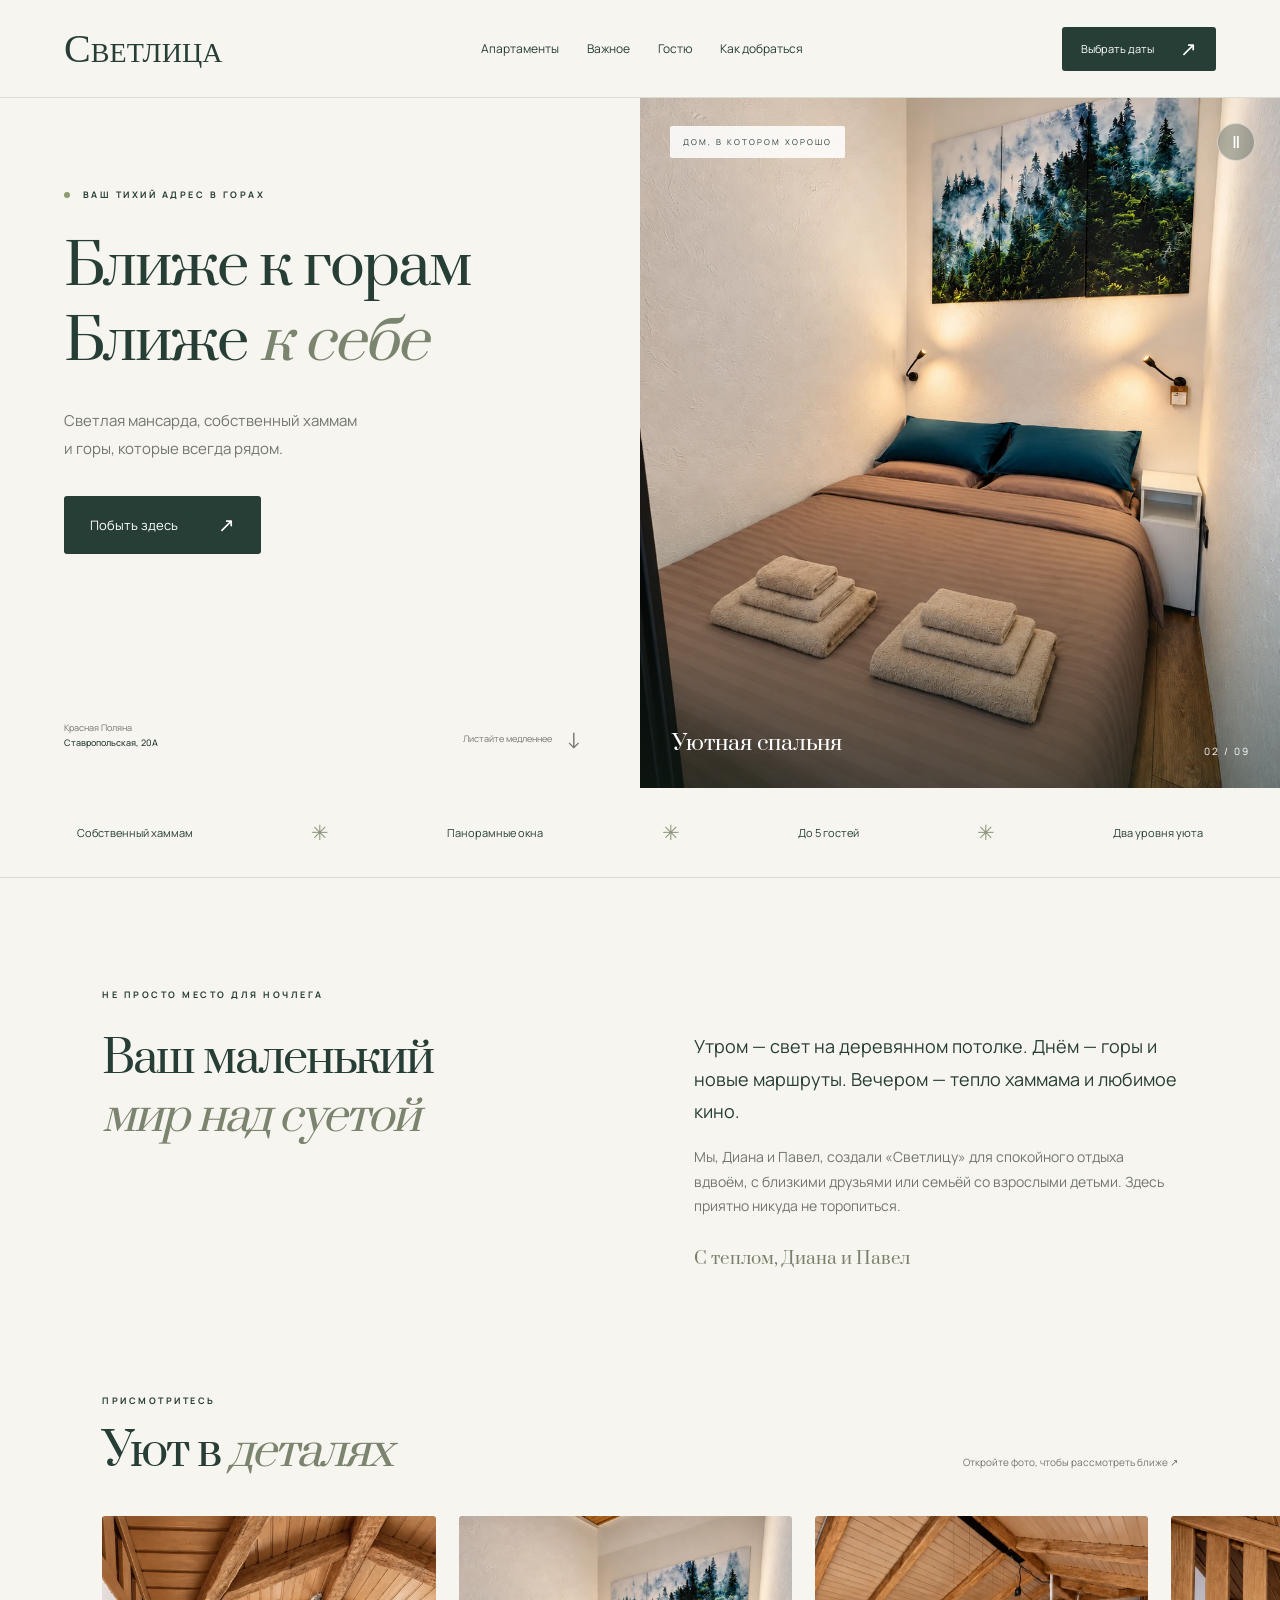
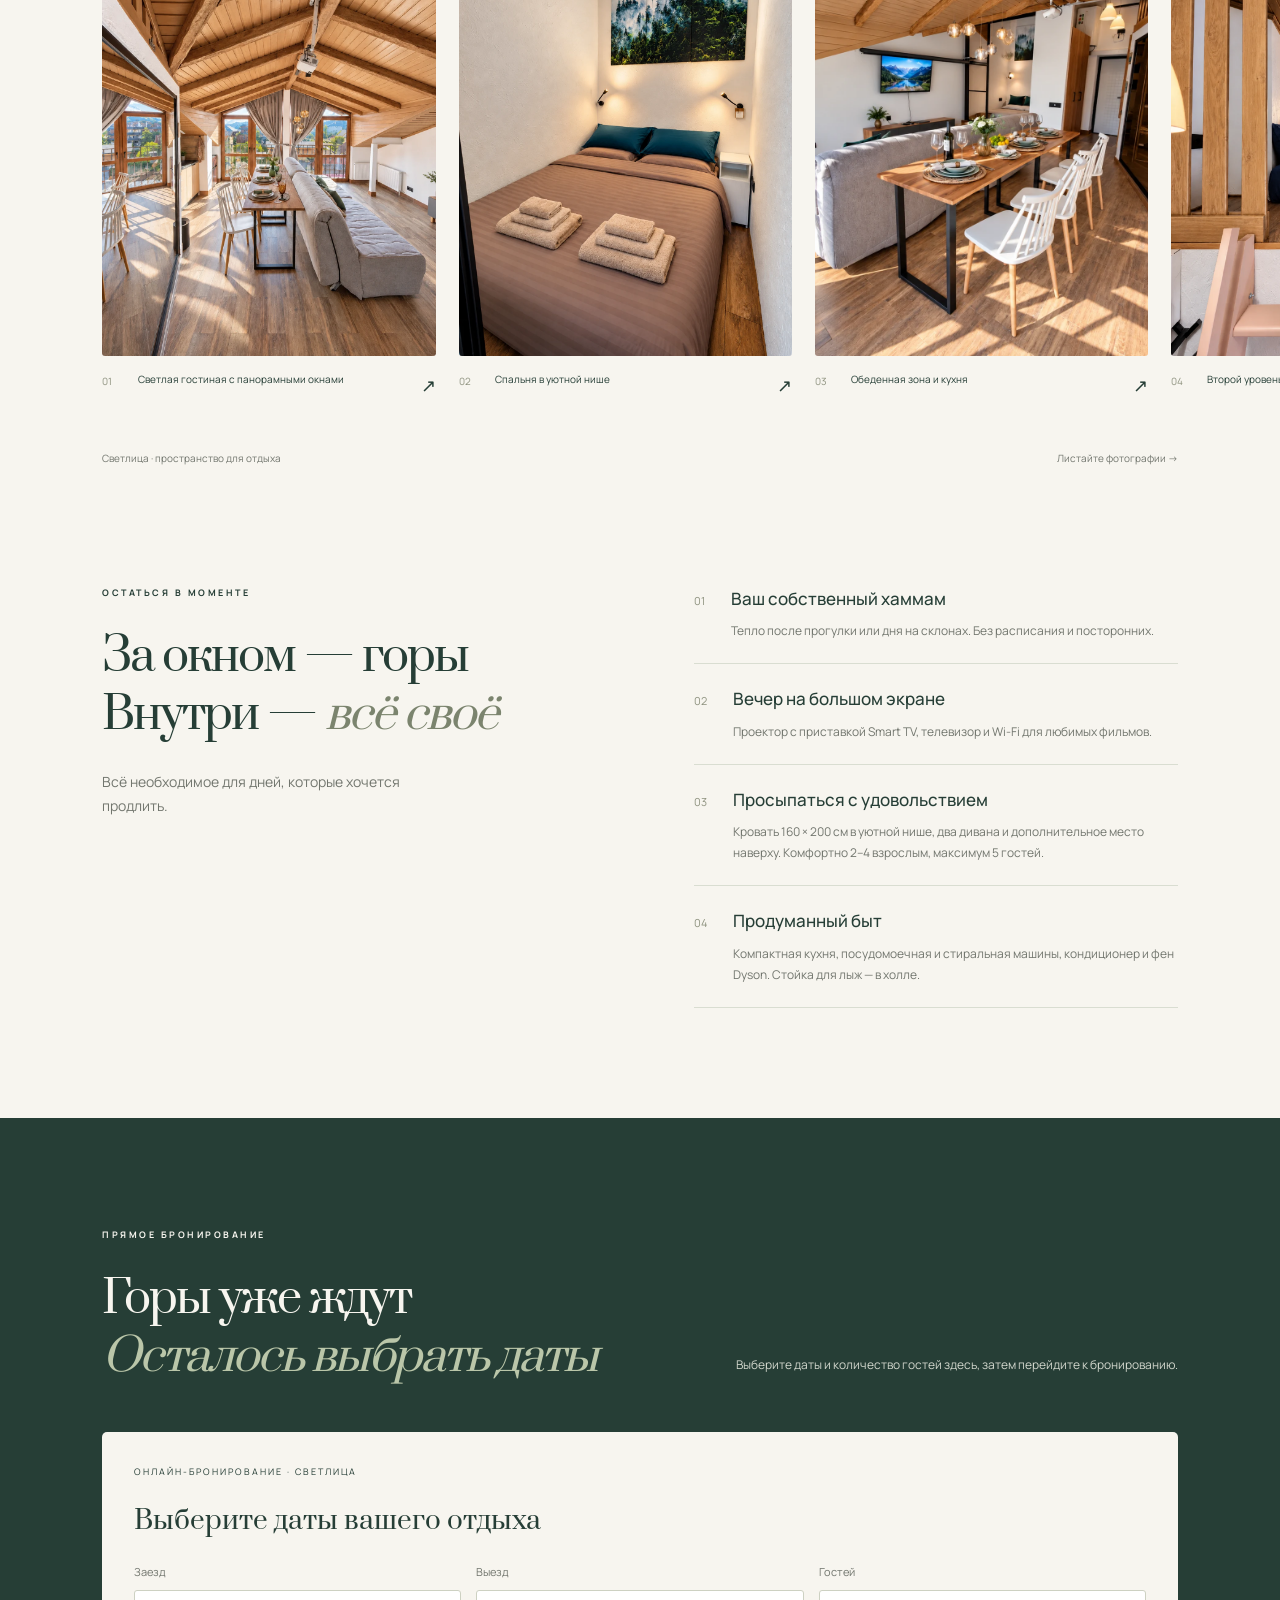
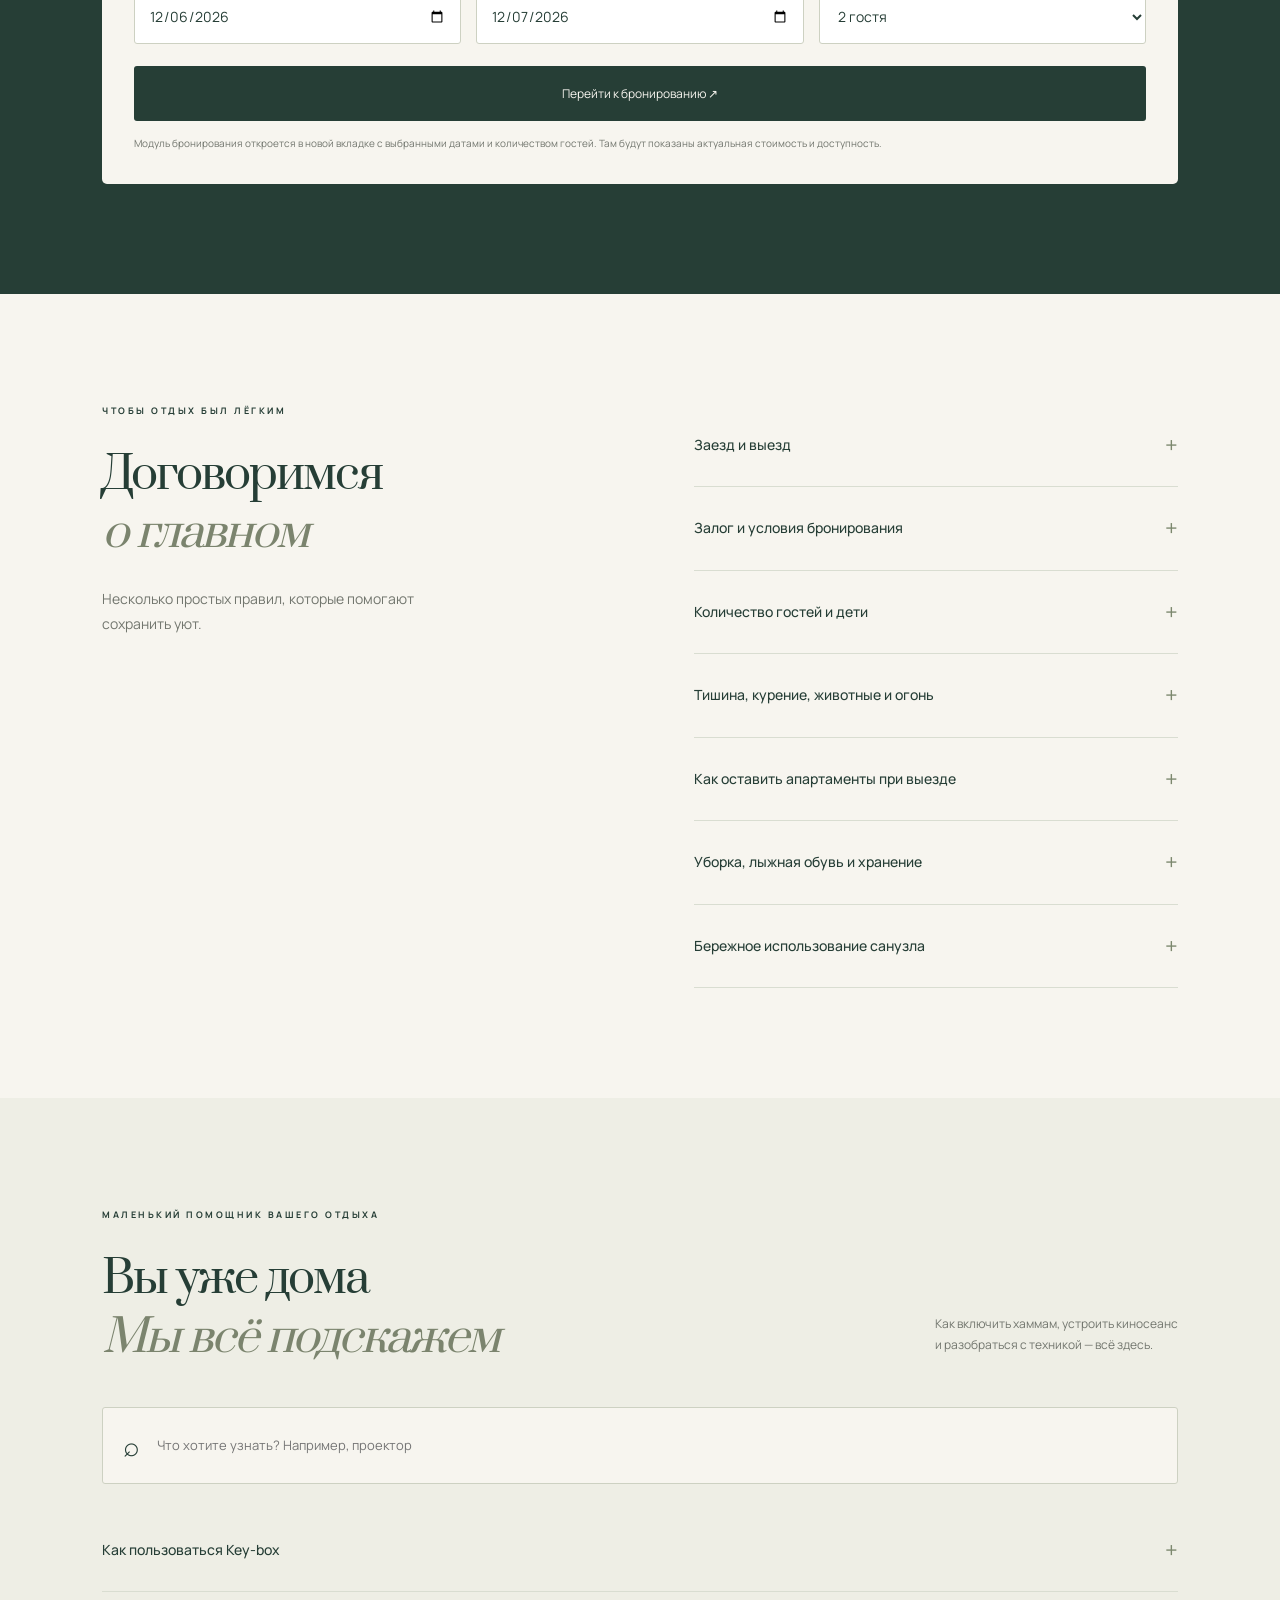
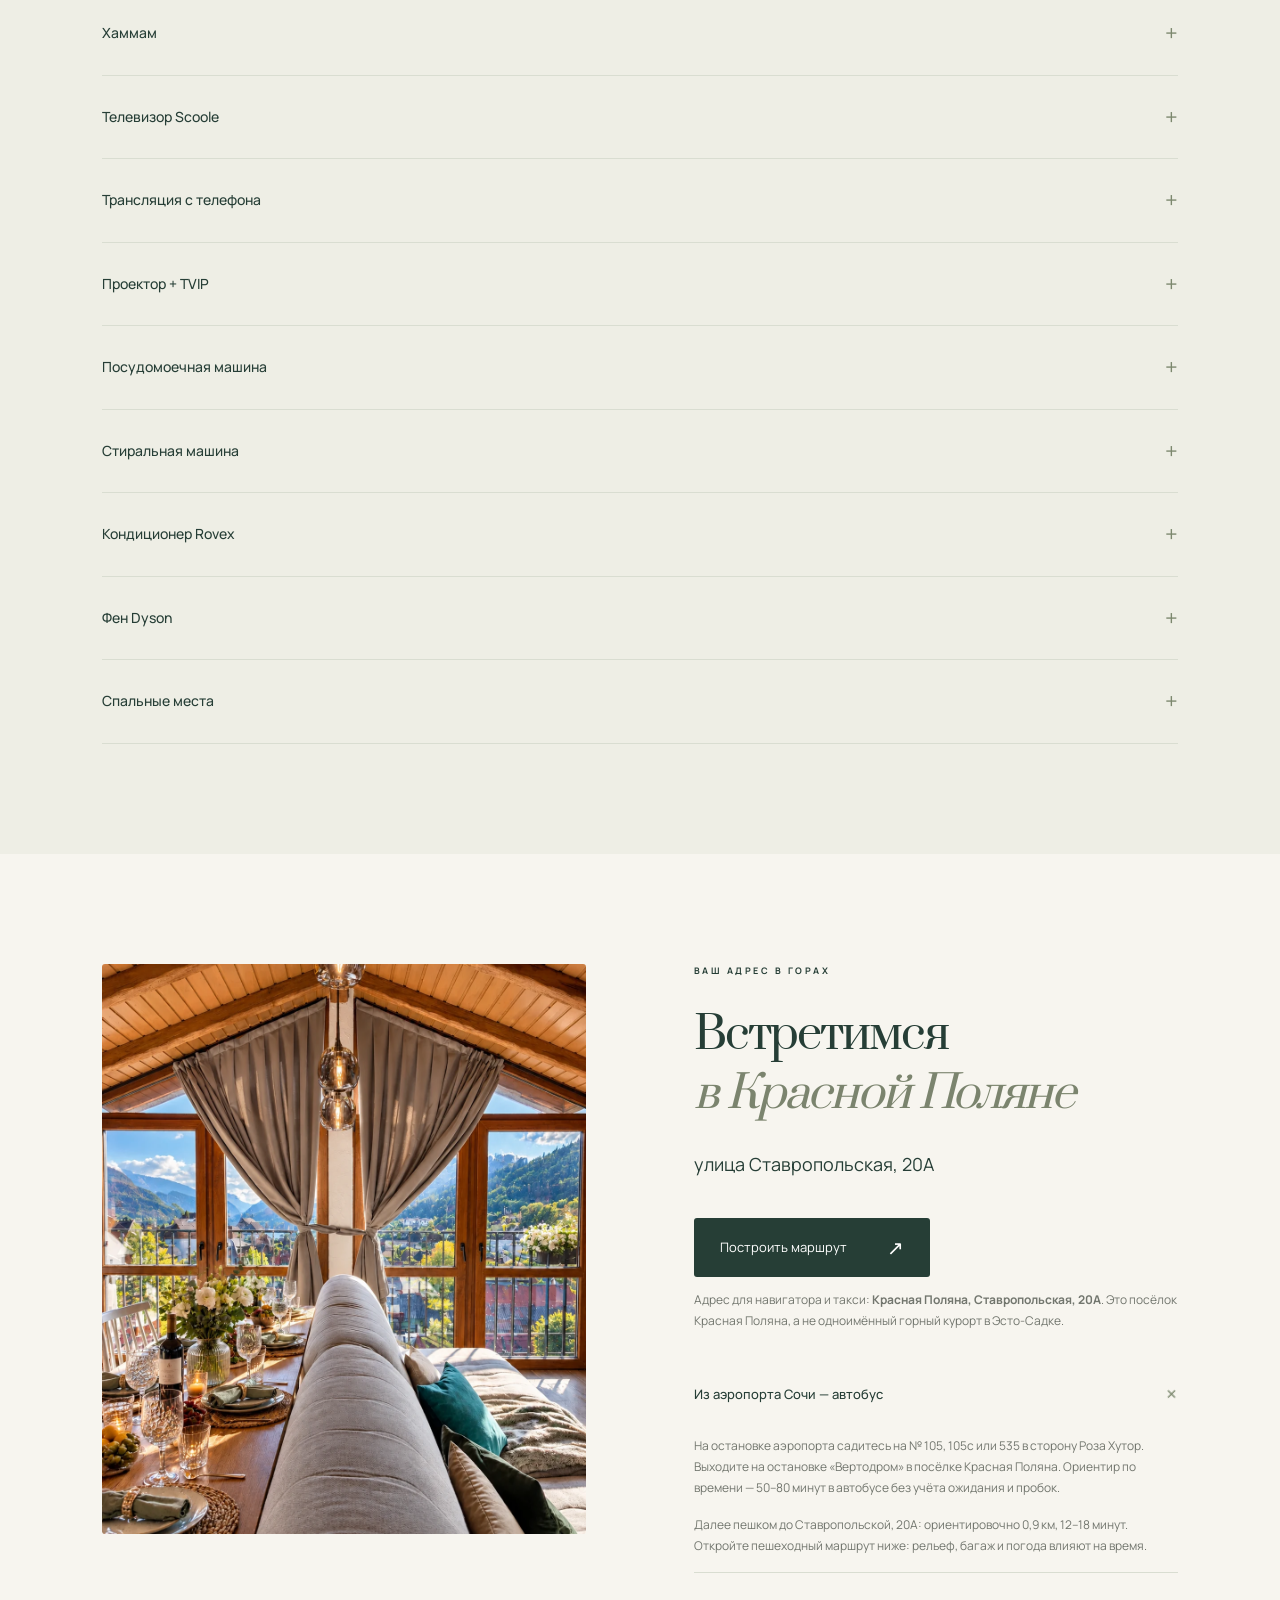
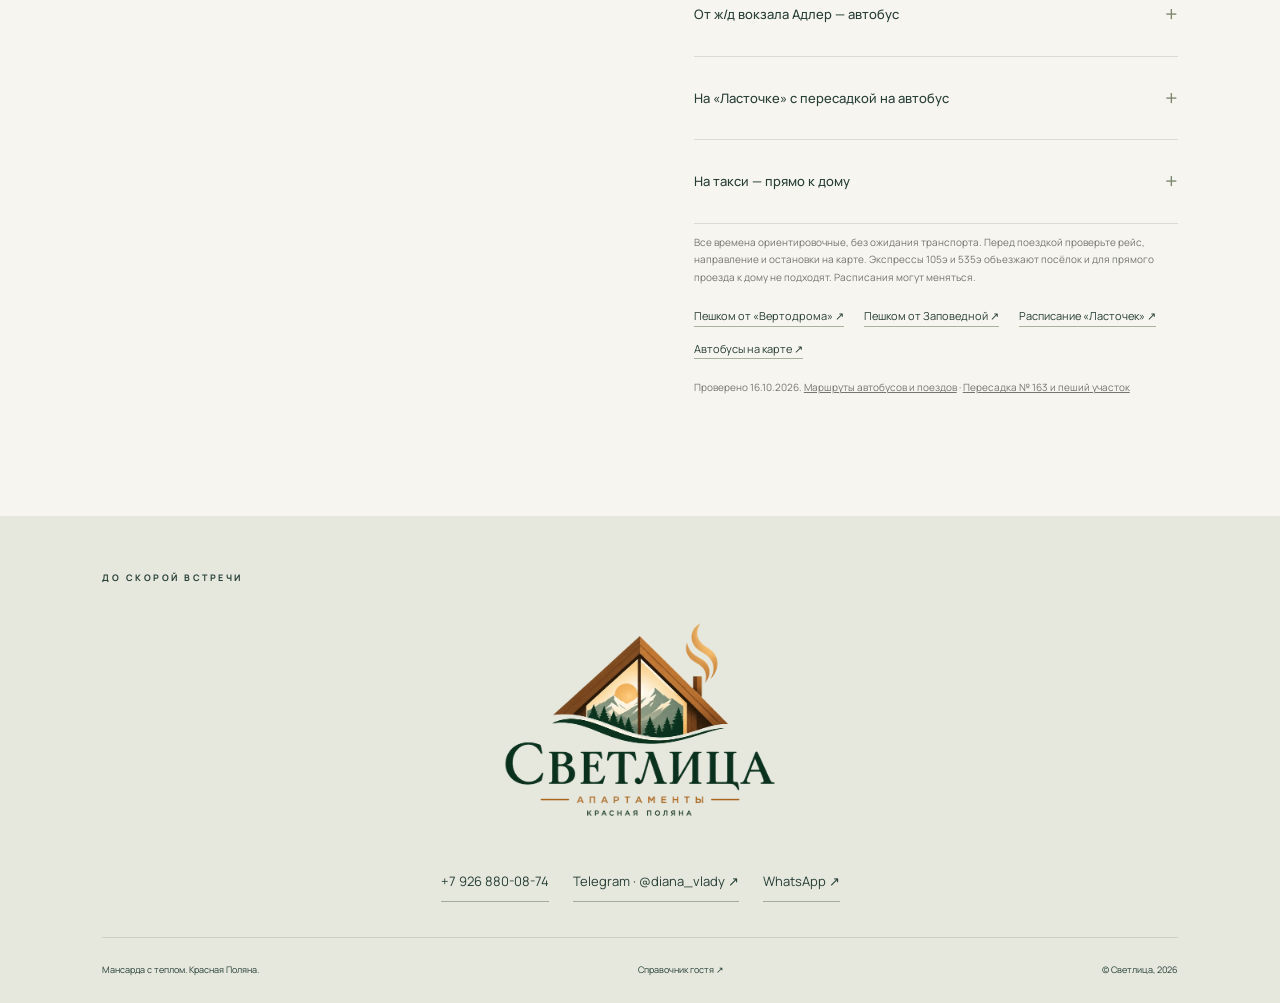
==== commit deb8cee6: "Add portrait key-box video and step-by-step guest instructions" ====
--- a/public/index.html
+++ b/public/index.html
@@ -1,5 +1,5 @@
 <!DOCTYPE html>
-<html lang="ru"><head><meta charset="utf-8"/><meta content="width=device-width,initial-scale=1" name="viewport"/><meta content="#263e36" name="theme-color"/><title>Светлица — апартаменты с хаммамом в Красной Поляне</title><meta content="Апартаменты «Светлица» в Красной Поляне: собственный хаммам, вид на горы и до 5 гостей. Прямое бронирование, фото, правила проживания и инструкции." name="description"/><link href="https://svet-kp.ru/" rel="canonical"/><link href="style.css?v=20261017-layout" rel="stylesheet"/><meta content="index, follow, max-image-preview:large, max-snippet:-1, max-video-preview:-1" name="robots"/><meta content="Светлица — Диана и Павел" name="author"/><meta content="summary_large_image" name="twitter:card"/><meta content="Светлица — апартаменты с хаммамом в Красной Поляне" name="twitter:title"/><meta content="Апартаменты «Светлица» в Красной Поляне: собственный хаммам, вид на горы и до 5 гостей. Прямое бронирование, фото, правила проживания и инструкции." name="twitter:description"/><meta content="https://svet-kp.ru/assets/svetlitsa-social-collage.jpg" name="twitter:image"/><meta content="Светлица: коллаж с логотипом, отдыхом в мансарде, хаммамом и видом на горы" name="twitter:image:alt"/><meta content="website" property="og:type"/><meta content="ru_RU" property="og:locale"/><meta content="Светлица" property="og:site_name"/><meta content="Светлица — апартаменты с хаммамом в Красной Поляне" property="og:title"/><meta content="Апартаменты «Светлица» в Красной Поляне: собственный хаммам, вид на горы и до 5 гостей. Прямое бронирование, фото, правила проживания и инструкции." property="og:description"/><meta content="https://svet-kp.ru/" property="og:url"/><meta content="https://svet-kp.ru/assets/svetlitsa-social-collage.jpg" property="og:image"/><meta content="https://svet-kp.ru/assets/svetlitsa-social-collage.jpg" property="og:image:secure_url"/><meta content="image/jpeg" property="og:image:type"/><meta content="1536" property="og:image:width"/><meta content="1024" property="og:image:height"/><meta content="Атмосферный коллаж Светлицы: горы, хаммам и уютная мансарда" property="og:image:alt"/><link href="/favicon.ico" rel="icon" sizes="any"/><link href="/favicon-48.png" rel="icon" sizes="48x48" type="image/png"/><link href="/apple-touch-icon.png" rel="apple-touch-icon" sizes="180x180"/><link href="/site.webmanifest" rel="manifest"/><script type="application/ld+json">{"@context": "https://schema.org", "@graph": [{"@type": "WebSite", "@id": "https://svet-kp.ru/#website", "name": "Светлица", "url": "https://svet-kp.ru/", "inLanguage": "ru-RU"}, {"@type": "WebPage", "@id": "https://svet-kp.ru/#webpage", "name": "Светлица — апартаменты с хаммамом в Красной Поляне", "url": "https://svet-kp.ru/", "description": "Апартаменты «Светлица» в Красной Поляне: собственный хаммам, вид на горы и до 5 гостей. Прямое бронирование, фото, правила проживания и инструкции.", "isPartOf": {"@id": "https://svet-kp.ru/#website"}, "about": {"@id": "https://svet-kp.ru/#apartments"}, "inLanguage": "ru-RU"}, {"@type": "LodgingBusiness", "@id": "https://svet-kp.ru/#apartments", "url": "https://svet-kp.ru/", "name": "Светлица", "description": "Апартаменты «Светлица» в Красной Поляне: собственный хаммам, вид на горы и до 5 гостей. Прямое бронирование, фото, правила проживания и инструкции.", "image": ["https://svet-kp.ru/assets/svetlitsa-gostinaya-panoramnye-okna.webp", "https://svet-kp.ru/assets/svetlitsa-spalnya-krovat.webp", "https://svet-kp.ru/assets/svetlitsa-gostinaya-kuhnya.webp", "https://svet-kp.ru/assets/svetlitsa-vtoroy-uroven-lestnitsa.webp", "https://svet-kp.ru/assets/svetlitsa-kompaktnaya-kuhnya.webp", "https://svet-kp.ru/assets/krasnaya-polyana-solnechnoe-utro.webp", "https://svet-kp.ru/assets/krasnaya-polyana-gornye-sklony.webp", "https://svet-kp.ru/assets/svetlitsa-hammam-steklyannaya-peregorodka.webp", "https://svet-kp.ru/assets/svetlitsa-televizor-v-gostinoy.webp", "https://svet-kp.ru/assets/svetlitsa-prihozhaya-hranenie.webp", "https://svet-kp.ru/assets/svetlitsa-lestnitsa-na-antresol.webp", "https://svet-kp.ru/assets/svetlitsa-vannaya-zerkalo-fen.webp", "https://svet-kp.ru/assets/svetlitsa-hammam-ryadom-s-gostinoy.webp", "https://svet-kp.ru/assets/svetlitsa-sanuzel-stiralnaya-mashina.webp", "https://svet-kp.ru/assets/svetlitsa-dushevaya-zona.webp", "https://svet-kp.ru/assets/svetlitsa-vannaya-komnata.webp", "https://svet-kp.ru/assets/svetlitsa-sobstvennyy-hammam-par.webp", "https://svet-kp.ru/assets/svetlitsa-hammam-kapli-na-stekle.webp", "https://svet-kp.ru/assets/svetlitsa-hammam-vecherniy-svet.webp", "https://svet-kp.ru/media/guide/svetlitsa-spalnoe-mesto-vtoroy-uroven.webp", "https://svet-kp.ru/media/guide/svetlitsa-razlozhennyy-divan.webp"], "logo": "https://svet-kp.ru/assets/svetlitsa-logotip-prozrachnyy.webp", "telephone": "+7-926-880-08-74", "address": {"@type": "PostalAddress", "streetAddress": "Ставропольская улица, 20А", "addressLocality": "Красная Поляна", "addressRegion": "Краснодарский край", "addressCountry": "RU"}, "checkinTime": "14:00", "checkoutTime": "12:00", "petsAllowed": false, "amenityFeature": [{"@type": "LocationFeatureSpecification", "name": "Собственный хаммам", "value": true}, {"@type": "LocationFeatureSpecification", "name": "Wi-Fi", "value": true}, {"@type": "LocationFeatureSpecification", "name": "Кухня", "value": true}, {"@type": "LocationFeatureSpecification", "name": "Проектор", "value": true}, {"@type": "LocationFeatureSpecification", "name": "Стиральная машина", "value": true}, {"@type": "LocationFeatureSpecification", "name": "Посудомоечная машина", "value": true}], "containsPlace": {"@type": "Apartment", "name": "Мансарда Светлица", "occupancy": {"@type": "QuantitativeValue", "maxValue": 5}}, "sameAs": ["https://t.me/diana_vlady"], "contactPoint": {"@type": "ContactPoint", "telephone": "+7-926-880-08-74", "contactType": "customer service", "url": "https://wa.me/79268800874", "availableLanguage": ["Russian"]}}, {"@type": "FAQPage", "@id": "https://svet-kp.ru/#faq", "mainEntity": [{"@type": "Question", "name": "Заезд и выезд", "acceptedAnswer": {"@type": "Answer", "text": "Заезд с 14:00 до 23:00, выезд до 12:00. Заселение самостоятельное."}}, {"@type": "Question", "name": "Залог и условия бронирования", "acceptedAnswer": {"@type": "Answer", "text": "Возвратный залог — 5 000 ₽, отдельно от стоимости проживания. После его внесения вы получите код от key-box и инструкции по заселению.\n\nЗалог возвращаем в течение 48 часов после выезда, если правила проживания соблюдены и нет повреждений.\n\nСтоимость проживания, предоплата и условия отмены указаны в модуле бронирования до оплаты."}}, {"@type": "Question", "name": "Количество гостей и дети", "acceptedAnswer": {"@type": "Answer", "text": "Максимум 5 гостей, комфортнее всего 2–4 взрослым.\n\nПредпочтительно размещение с детьми от 10 лет: в мансарде есть лестница и верхний уровень. Оборудования для малышей нет."}}, {"@type": "Question", "name": "Тишина, курение, животные и огонь", "acceptedAnswer": {"@type": "Answer", "text": "Пожалуйста, соблюдайте тишину с 22:00 до 09:00.\n\nМы рады спокойным ужинам и отдыху с близкими. Шумные вечеринки и мероприятия здесь не проводятся.\n\nВ квартире не курят: это относится к сигаретам, кальяну, вейпам и любым другим курительным системам. Пожалуйста, учтите: при запахе сигарет или других следах курения залог не возвращается.\n\nМы принимаем гостей без животных. При заселении с животными залог также не возвращается.\n\nДля безопасности гостей в квартире нельзя зажигать свечи и разводить открытый огонь."}}, {"@type": "Question", "name": "Как оставить апартаменты при выезде", "acceptedAnswer": {"@type": "Answer", "text": "Мы будем признательны за вымытую посуду.\n\nВынесите мусор. Схема расположения мусорных баков висит на подъезде.\n\nВыключите хаммам и закройте окна.\n\nУ входа расположен Мастер-выключатель: он отключает розетки и свет во всей квартире. При выходе воспользуйтесь им.\n\nЗаприте дверь, верните ключ в key-box и сбейте код.\n\nСообщите хозяевам о выезде. Если что-то повредилось, пожалуйста, сообщите об этом в том же сообщении."}}, {"@type": "Question", "name": "Уборка, лыжная обувь и хранение", "acceptedAnswer": {"@type": "Answer", "text": "Дополнительная уборка со сменой белья и полотенец возможна за 4 000 ₽.\n\nЛыжи и сноуборды оставляйте на стойке в холле. Лыжные ботинки снимайте до входа: входить в них в квартиру строго запрещено.\n\nСушилка для обуви находится в выдвижном ящике у входной двери.\n\nХозяйственный шкаф предназначен для персонала. Пожалуйста, не открывайте его.\n\nПожалуйста, не передвигайте тяжёлую мебель и не используйте запасное бельё без согласования."}}, {"@type": "Question", "name": "Бережное использование санузла", "acceptedAnswer": {"@type": "Answer", "text": "Для туалетной бумаги, влажных салфеток и средств гигиены используйте мусорное ведро — не бросайте их в унитаз.\n\nЕсли из-за нарушения этого правила возникнет засор, его устранение и необходимый ремонт оплачивает гость."}}]}]}</script></head><body>
+<html lang="ru"><head><meta charset="utf-8"/><meta content="width=device-width,initial-scale=1" name="viewport"/><meta content="#263e36" name="theme-color"/><title>Светлица — апартаменты с хаммамом в Красной Поляне</title><meta content="Апартаменты «Светлица» в Красной Поляне: собственный хаммам, вид на горы и до 5 гостей. Прямое бронирование, фото, правила проживания и инструкции." name="description"/><link href="https://svet-kp.ru/" rel="canonical"/><link href="style.css?v=20261017-keybox" rel="stylesheet"/><meta content="index, follow, max-image-preview:large, max-snippet:-1, max-video-preview:-1" name="robots"/><meta content="Светлица — Диана и Павел" name="author"/><meta content="summary_large_image" name="twitter:card"/><meta content="Светлица — апартаменты с хаммамом в Красной Поляне" name="twitter:title"/><meta content="Апартаменты «Светлица» в Красной Поляне: собственный хаммам, вид на горы и до 5 гостей. Прямое бронирование, фото, правила проживания и инструкции." name="twitter:description"/><meta content="https://svet-kp.ru/assets/svetlitsa-social-collage.jpg" name="twitter:image"/><meta content="Светлица: коллаж с логотипом, отдыхом в мансарде, хаммамом и видом на горы" name="twitter:image:alt"/><meta content="website" property="og:type"/><meta content="ru_RU" property="og:locale"/><meta content="Светлица" property="og:site_name"/><meta content="Светлица — апартаменты с хаммамом в Красной Поляне" property="og:title"/><meta content="Апартаменты «Светлица» в Красной Поляне: собственный хаммам, вид на горы и до 5 гостей. Прямое бронирование, фото, правила проживания и инструкции." property="og:description"/><meta content="https://svet-kp.ru/" property="og:url"/><meta content="https://svet-kp.ru/assets/svetlitsa-social-collage.jpg" property="og:image"/><meta content="https://svet-kp.ru/assets/svetlitsa-social-collage.jpg" property="og:image:secure_url"/><meta content="image/jpeg" property="og:image:type"/><meta content="1536" property="og:image:width"/><meta content="1024" property="og:image:height"/><meta content="Атмосферный коллаж Светлицы: горы, хаммам и уютная мансарда" property="og:image:alt"/><link href="/favicon.ico" rel="icon" sizes="any"/><link href="/favicon-48.png" rel="icon" sizes="48x48" type="image/png"/><link href="/apple-touch-icon.png" rel="apple-touch-icon" sizes="180x180"/><link href="/site.webmanifest" rel="manifest"/><script type="application/ld+json">{"@context": "https://schema.org", "@graph": [{"@type": "WebSite", "@id": "https://svet-kp.ru/#website", "name": "Светлица", "url": "https://svet-kp.ru/", "inLanguage": "ru-RU"}, {"@type": "WebPage", "@id": "https://svet-kp.ru/#webpage", "name": "Светлица — апартаменты с хаммамом в Красной Поляне", "url": "https://svet-kp.ru/", "description": "Апартаменты «Светлица» в Красной Поляне: собственный хаммам, вид на горы и до 5 гостей. Прямое бронирование, фото, правила проживания и инструкции.", "isPartOf": {"@id": "https://svet-kp.ru/#website"}, "about": {"@id": "https://svet-kp.ru/#apartments"}, "inLanguage": "ru-RU"}, {"@type": "LodgingBusiness", "@id": "https://svet-kp.ru/#apartments", "url": "https://svet-kp.ru/", "name": "Светлица", "description": "Апартаменты «Светлица» в Красной Поляне: собственный хаммам, вид на горы и до 5 гостей. Прямое бронирование, фото, правила проживания и инструкции.", "image": ["https://svet-kp.ru/assets/svetlitsa-gostinaya-panoramnye-okna.webp", "https://svet-kp.ru/assets/svetlitsa-spalnya-krovat.webp", "https://svet-kp.ru/assets/svetlitsa-gostinaya-kuhnya.webp", "https://svet-kp.ru/assets/svetlitsa-vtoroy-uroven-lestnitsa.webp", "https://svet-kp.ru/assets/svetlitsa-kompaktnaya-kuhnya.webp", "https://svet-kp.ru/assets/krasnaya-polyana-solnechnoe-utro.webp", "https://svet-kp.ru/assets/krasnaya-polyana-gornye-sklony.webp", "https://svet-kp.ru/assets/svetlitsa-hammam-steklyannaya-peregorodka.webp", "https://svet-kp.ru/assets/svetlitsa-televizor-v-gostinoy.webp", "https://svet-kp.ru/assets/svetlitsa-prihozhaya-hranenie.webp", "https://svet-kp.ru/assets/svetlitsa-lestnitsa-na-antresol.webp", "https://svet-kp.ru/assets/svetlitsa-vannaya-zerkalo-fen.webp", "https://svet-kp.ru/assets/svetlitsa-hammam-ryadom-s-gostinoy.webp", "https://svet-kp.ru/assets/svetlitsa-sanuzel-stiralnaya-mashina.webp", "https://svet-kp.ru/assets/svetlitsa-dushevaya-zona.webp", "https://svet-kp.ru/assets/svetlitsa-vannaya-komnata.webp", "https://svet-kp.ru/assets/svetlitsa-sobstvennyy-hammam-par.webp", "https://svet-kp.ru/assets/svetlitsa-hammam-kapli-na-stekle.webp", "https://svet-kp.ru/assets/svetlitsa-hammam-vecherniy-svet.webp", "https://svet-kp.ru/media/guide/svetlitsa-spalnoe-mesto-vtoroy-uroven.webp", "https://svet-kp.ru/media/guide/svetlitsa-razlozhennyy-divan.webp"], "logo": "https://svet-kp.ru/assets/svetlitsa-logotip-prozrachnyy.webp", "telephone": "+7-926-880-08-74", "address": {"@type": "PostalAddress", "streetAddress": "Ставропольская улица, 20А", "addressLocality": "Красная Поляна", "addressRegion": "Краснодарский край", "addressCountry": "RU"}, "checkinTime": "14:00", "checkoutTime": "12:00", "petsAllowed": false, "amenityFeature": [{"@type": "LocationFeatureSpecification", "name": "Собственный хаммам", "value": true}, {"@type": "LocationFeatureSpecification", "name": "Wi-Fi", "value": true}, {"@type": "LocationFeatureSpecification", "name": "Кухня", "value": true}, {"@type": "LocationFeatureSpecification", "name": "Проектор", "value": true}, {"@type": "LocationFeatureSpecification", "name": "Стиральная машина", "value": true}, {"@type": "LocationFeatureSpecification", "name": "Посудомоечная машина", "value": true}], "containsPlace": {"@type": "Apartment", "name": "Мансарда Светлица", "occupancy": {"@type": "QuantitativeValue", "maxValue": 5}}, "sameAs": ["https://t.me/diana_vlady"], "contactPoint": {"@type": "ContactPoint", "telephone": "+7-926-880-08-74", "contactType": "customer service", "url": "https://wa.me/79268800874", "availableLanguage": ["Russian"]}}, {"@type": "FAQPage", "@id": "https://svet-kp.ru/#faq", "mainEntity": [{"@type": "Question", "name": "Заезд и выезд", "acceptedAnswer": {"@type": "Answer", "text": "Заезд с 14:00 до 23:00, выезд до 12:00. Заселение самостоятельное."}}, {"@type": "Question", "name": "Залог и условия бронирования", "acceptedAnswer": {"@type": "Answer", "text": "Возвратный залог — 5 000 ₽, отдельно от стоимости проживания. После его внесения вы получите код от key-box и инструкции по заселению.\n\nЗалог возвращаем в течение 48 часов после выезда, если правила проживания соблюдены и нет повреждений.\n\nСтоимость проживания, предоплата и условия отмены указаны в модуле бронирования до оплаты."}}, {"@type": "Question", "name": "Количество гостей и дети", "acceptedAnswer": {"@type": "Answer", "text": "Максимум 5 гостей, комфортнее всего 2–4 взрослым.\n\nПредпочтительно размещение с детьми от 10 лет: в мансарде есть лестница и верхний уровень. Оборудования для малышей нет."}}, {"@type": "Question", "name": "Тишина, курение, животные и огонь", "acceptedAnswer": {"@type": "Answer", "text": "Пожалуйста, соблюдайте тишину с 22:00 до 09:00.\n\nМы рады спокойным ужинам и отдыху с близкими. Шумные вечеринки и мероприятия здесь не проводятся.\n\nВ квартире не курят: это относится к сигаретам, кальяну, вейпам и любым другим курительным системам. Пожалуйста, учтите: при запахе сигарет или других следах курения залог не возвращается.\n\nМы принимаем гостей без животных. При заселении с животными залог также не возвращается.\n\nДля безопасности гостей в квартире нельзя зажигать свечи и разводить открытый огонь."}}, {"@type": "Question", "name": "Как оставить апартаменты при выезде", "acceptedAnswer": {"@type": "Answer", "text": "Мы будем признательны за вымытую посуду.\n\nВынесите мусор. Схема расположения мусорных баков висит на подъезде.\n\nВыключите хаммам и закройте окна.\n\nУ входа расположен Мастер-выключатель: он отключает розетки и свет во всей квартире. При выходе воспользуйтесь им.\n\nЗаприте дверь, верните ключ в key-box и сбейте код.\n\nСообщите хозяевам о выезде. Если что-то повредилось, пожалуйста, сообщите об этом в том же сообщении."}}, {"@type": "Question", "name": "Уборка, лыжная обувь и хранение", "acceptedAnswer": {"@type": "Answer", "text": "Дополнительная уборка со сменой белья и полотенец возможна за 4 000 ₽.\n\nЛыжи и сноуборды оставляйте на стойке в холле. Лыжные ботинки снимайте до входа: входить в них в квартиру строго запрещено.\n\nСушилка для обуви находится в выдвижном ящике у входной двери.\n\nХозяйственный шкаф предназначен для персонала. Пожалуйста, не открывайте его.\n\nПожалуйста, не передвигайте тяжёлую мебель и не используйте запасное бельё без согласования."}}, {"@type": "Question", "name": "Бережное использование санузла", "acceptedAnswer": {"@type": "Answer", "text": "Для туалетной бумаги, влажных салфеток и средств гигиены используйте мусорное ведро — не бросайте их в унитаз.\n\nЕсли из-за нарушения этого правила возникнет засор, его устранение и необходимый ремонт оплачивает гость."}}, {"@type": "Question", "name": "Как пользоваться Key-box", "acceptedAnswer": {"@type": "Answer", "text": "После оплаты залога вы получите код от Key-box. Введите полученный код, откройте бокс и возьмите ключи. Закройте бокс и сбейте код."}}]}]}</script></head><body>
 <header><a aria-label="Светлица — на главную" class="brand brand-wordmark" href="#">Светлица</a><nav aria-label="Основная навигация"><a href="#space">Апартаменты</a><a href="#rules">Важное</a><a href="#guide">Гостю</a><a href="#location">Как добраться</a></nav><a class="button small" href="#booking">Выбрать даты <span>↗</span></a></header>
 <main><section class="hero"><div class="hero-copy"><p class="eyebrow"><span class="dot"></span> ВАШ ТИХИЙ АДРЕС В ГОРАХ</p><h1><span class="visually-hidden">Светлица — апартаменты с хаммамом в Красной Поляне. </span>Ближе к горам<br/>Ближе <em>к себе</em></h1><p class="lead">Светлая мансарда, собственный хаммам<br class="desktop"/> и горы, которые всегда рядом.</p><a class="button" href="#booking">Побыть здесь <span>↗</span></a><div class="hero-bottom"><span>Красная Поляна<br/><b>Ставропольская, 20А</b></span><a aria-label="Узнать об апартаментах" href="#space">Листайте медленнее <span>↓</span></a></div></div><div class="hero-photo"><div aria-label="Фотографии апартаментов" class="hero-slides"><img alt="Гостиная с панорамными окнами" aria-hidden="false" decoding="async" fetchpriority="high" height="1448" src="assets/svetlitsa-gostinaya-panoramnye-okna.webp?v=20261016-graded" width="1086"/><img alt="Уютная спальня" aria-hidden="false" decoding="async" fetchpriority="auto" height="1448" src="assets/svetlitsa-spalnya-krovat.webp?v=20261016-graded" width="1086"/><img alt="Обеденная зона и кухня" aria-hidden="false" decoding="async" fetchpriority="auto" height="1086" src="assets/svetlitsa-gostinaya-kuhnya.webp?v=20261016-graded" width="1448"/><img alt="Второй уровень" aria-hidden="false" decoding="async" fetchpriority="auto" height="1448" src="assets/svetlitsa-vtoroy-uroven-lestnitsa.webp?v=20261016-graded" width="1086"/><img alt="Солнечное утро в Красной Поляне" aria-hidden="false" decoding="async" fetchpriority="auto" height="1086" src="assets/krasnaya-polyana-solnechnoe-utro.webp?v=20261016-graded" width="1448"/><img alt="Кухня — всё под рукой" aria-hidden="false" decoding="async" fetchpriority="auto" height="1086" src="assets/svetlitsa-kompaktnaya-kuhnya.webp?v=20261016-graded" width="1448"/><img alt="Тёплый пар собственного хаммама" aria-hidden="false" decoding="async" fetchpriority="auto" height="1448" src="assets/svetlitsa-sobstvennyy-hammam-par.webp?v=20261016-graded" width="1086"/><img alt="Вечерний свет в хаммаме" aria-hidden="false" decoding="async" fetchpriority="auto" height="1449" src="assets/svetlitsa-hammam-vecherniy-svet.webp?v=20261016-graded" width="1085"/><img alt="Разложенный диван с видом на горы" aria-hidden="false" decoding="async" fetchpriority="auto" height="1199" src="/media/guide/svetlitsa-razlozhennyy-divan.webp" width="1312"/><img alt="Гостиная с панорамными окнами" aria-hidden="true" decoding="async" fetchpriority="auto" height="1448" src="assets/svetlitsa-gostinaya-panoramnye-okna.webp?v=20261016-graded" width="1086"/></div><span class="photo-label">ДОМ, В КОТОРОМ ХОРОШО</span><div class="photo-caption"><span>Гостиная с панорамными окнами</span><span>01 / 09</span></div><button aria-label="Остановить смену фотографий" class="hero-pause" type="button">Ⅱ</button></div></section>
 <div class="facts"><span>Собственный хаммам</span><i>✳</i><span>Панорамные окна</span><i>✳</i><span>До 5 гостей</span><i>✳</i><span>Два уровня уюта</span></div>
@@ -8,7 +8,7 @@
 <section class="section comforts reveal"><div><p class="eyebrow">ОСТАТЬСЯ В МОМЕНТЕ</p><h2>За окном — горы<br/>Внутри — <em>всё своё</em></h2><p>Всё необходимое для дней, которые хочется продлить.</p></div><div class="amenities"><article><span>01</span><div><h3>Ваш собственный хаммам</h3><p>Тепло после прогулки или дня на склонах. Без расписания и посторонних.</p></div></article><article><span>02</span><div><h3>Вечер на большом экране</h3><p>Проектор с приставкой Smart TV, телевизор и Wi-Fi для любимых фильмов.</p></div></article><article><span>03</span><div><h3>Просыпаться с удовольствием</h3><p>Кровать 160 × 200 см в уютной нише, два дивана и дополнительное место наверху. Комфортно 2–4 взрослым, максимум 5 гостей.</p></div></article><article><span>04</span><div><h3>Продуманный быт</h3><p>Компактная кухня, посудомоечная и стиральная машины, кондиционер и фен Dyson. Стойка для лыж — в холле.</p></div></article></div></section>
 <section class="booking section reveal" id="booking"><div class="booking-title"><div><p class="eyebrow">ПРЯМОЕ БРОНИРОВАНИЕ</p><h2>Горы уже ждут<br/><em>Осталось выбрать даты</em></h2></div><p>Выберите даты и количество гостей здесь, затем перейдите к бронированию.</p></div><div class="booking-box"><form action="https://homereserve.ru/PHCstLiK6v" class="booking-module" id="booking-form" method="get" rel="noopener" target="_blank"><span class="booking-module-label">ОНЛАЙН-БРОНИРОВАНИЕ · СВЕТЛИЦА</span><h3 class="booking-module-title">Выберите даты вашего отдыха</h3><div class="booking-inputs"><label for="arrival">Заезд<input aria-describedby="booking-error" id="arrival" name="begin_date" required="" type="date"/></label><label for="departure">Выезд<input aria-describedby="booking-error" id="departure" name="end_date" required="" type="date"/></label><label for="adults">Гостей<select id="adults" name="adults" required=""><option value="1">1 гость</option><option selected="" value="2">2 гостя</option><option value="3">3 гостя</option><option value="4">4 гостя</option><option value="5">5 гостей</option></select></label></div><p aria-live="polite" class="booking-error" id="booking-error" role="status"></p><a class="booking-module-action booking-submit" href="https://homereserve.ru/PHCstLiK6v" id="booking-submit" rel="noopener" target="_blank">Перейти к бронированию ↗</a><p class="booking-hint">Модуль бронирования откроется в новой вкладке с выбранными датами и количеством гостей. Там будут показаны актуальная стоимость и доступность.</p><noscript><p>Выберите даты и нажмите кнопку ниже для перехода.</p><button class="booking-module-action" type="submit">Перейти с выбранными датами ↗</button></noscript></form></div></section>
 <section class="section rules reveal" id="rules"><div><p class="eyebrow">ЧТОБЫ ОТДЫХ БЫЛ ЛЁГКИМ</p><h2>Договоримся<br/><em>о главном</em></h2><p>Несколько простых правил, которые помогают сохранить уют.</p></div><div class="rule-list"><details><summary>Заезд и выезд <span>+</span></summary><div class="rule-body"><p>Заезд с 14:00 до 23:00, выезд до 12:00. Заселение самостоятельное.</p></div></details><details><summary>Залог и условия бронирования <span>+</span></summary><div class="rule-body"><p>Возвратный залог — 5 000 ₽, отдельно от стоимости проживания. После его внесения вы получите код от key-box и инструкции по заселению.</p><p>Залог возвращаем в течение 48 часов после выезда, если правила проживания соблюдены и нет повреждений.</p><p>Стоимость проживания, предоплата и условия отмены указаны в модуле бронирования до оплаты.</p></div></details><details><summary>Количество гостей и дети <span>+</span></summary><div class="rule-body"><p>Максимум 5 гостей, комфортнее всего 2–4 взрослым.</p><p>Предпочтительно размещение с детьми от 10 лет: в мансарде есть лестница и верхний уровень. Оборудования для малышей нет.</p></div></details><details><summary>Тишина, курение, животные и огонь <span>+</span></summary><div class="rule-body"><p>Пожалуйста, соблюдайте тишину с 22:00 до 09:00.</p><p>Мы рады спокойным ужинам и отдыху с близкими. Шумные вечеринки и мероприятия здесь не проводятся.</p><p>В квартире не курят: это относится к сигаретам, кальяну, вейпам и любым другим курительным системам. Пожалуйста, учтите: при запахе сигарет или других следах курения залог не возвращается.</p><p>Мы принимаем гостей без животных. При заселении с животными залог также не возвращается.</p><p>Для безопасности гостей в квартире нельзя зажигать свечи и разводить открытый огонь.</p></div></details><details><summary>Как оставить апартаменты при выезде <span>+</span></summary><div class="rule-body"><p>Мы будем признательны за вымытую посуду.</p><p>Вынесите мусор. Схема расположения мусорных баков висит на подъезде.</p><p>Выключите хаммам и закройте окна.</p><p>У входа расположен Мастер-выключатель: он отключает розетки и свет во всей квартире. При выходе воспользуйтесь им.</p><p>Заприте дверь, верните ключ в key-box и сбейте код.</p><p>Сообщите хозяевам о выезде. Если что-то повредилось, пожалуйста, сообщите об этом в том же сообщении.</p></div></details><details><summary>Уборка, лыжная обувь и хранение <span>+</span></summary><div class="rule-body"><p>Дополнительная уборка со сменой белья и полотенец возможна за 4 000 ₽.</p><p>Лыжи и сноуборды оставляйте на стойке в холле. Лыжные ботинки снимайте до входа: входить в них в квартиру строго запрещено.</p><p>Сушилка для обуви находится в выдвижном ящике у входной двери.</p><p>Хозяйственный шкаф предназначен для персонала. Пожалуйста, не открывайте его.</p><p>Пожалуйста, не передвигайте тяжёлую мебель и не используйте запасное бельё без согласования.</p></div></details><details><summary>Бережное использование санузла <span>+</span></summary><div class="rule-body"><p>Для туалетной бумаги, влажных салфеток и средств гигиены используйте мусорное ведро — не бросайте их в унитаз.</p><p>Если из-за нарушения этого правила возникнет засор, его устранение и необходимый ремонт оплачивает гость.</p></div></details></div></section>
-<section class="guide section reveal" id="guide"><div class="guide-heading"><div><p class="eyebrow">МАЛЕНЬКИЙ ПОМОЩНИК ВАШЕГО ОТДЫХА</p><h2>Вы уже дома<br/><em>Мы всё подскажем</em></h2></div><p>Как включить хаммам, устроить киносеанс<br/>и разобраться с техникой — всё здесь.</p></div><label class="search"><span>⌕</span><input aria-label="Поиск по инструкциям" id="guide-search" placeholder="Что хотите узнать? Например, проектор" type="search"/></label><div id="instructions"><details class="guide-item" id="guide-hammam"><summary><span>Хаммам</span><span class="plus">+</span></summary><div class="guide-content"><div class="guide-photos"><img alt="Панель Steamtec и регулятор тёплого пола" decoding="async" height="1448" loading="eager" src="/media/guide/hammam-control-panel-v2.webp" width="1086"/></div><div><div class="step"><span>01</span><div><h4>Сначала включите тёплый пол</h4><p>Примерно за 15 минут до включения хаммама включите тёплый пол чёрным выключателем под белой панелью. Это поможет хаммаму быстрее нагреться. Готовые настройки менять не нужно.</p></div></div><div class="step"><span>02</span><div><h4>Затем включите хаммам</h4><p>Нажмите любую кнопку на панели Steamtec, чтобы разбудить экран, затем ON/OFF справа внизу. Примерно через 15 минут после включения можно заходить в хаммам.</p></div></div><div class="step"><span>03</span><div><h4>Настройки</h4><p>Кнопка SET открывает настройки температуры, времени и влажности. Пожалуйста, не меняйте готовые параметры.</p></div></div><div class="step"><span>04</span><div><h4>После использования</h4><p>Выключите хаммам кнопкой ON/OFF и включите вытяжку. Тёплый пол оставьте для просушки и выключите через несколько часов после использования.</p></div></div><p class="note">Не добавляйте ароматические масла и другие жидкости в оборудование: блока ароматизации нет. Не оставляйте работающий хаммам без присмотра.</p></div></div></details><details class="guide-item" id="guide-tv"><summary><span>Телевизор Scoole</span><span class="plus">+</span></summary><div class="guide-content"><div class="guide-photos"><img alt="Телевизор Scoole" decoding="async" height="1086" loading="eager" src="/media/guide/scoole-television-v2.webp" width="1448"/></div><div><div class="step"><span>01</span><div><h4>Включить</h4><p>Большой пульт Scoole → красная кнопка питания вверху слева.</p></div></div><div class="step"><span>02</span><div><h4>Приложения</h4><p>Нажмите кнопку с домиком; выберите приложение стрелками и ENTER. Для VK Видео есть отдельная кнопка внизу пульта.</p></div></div><div class="step"><span>03</span><div><h4>Выключить</h4><p>Нажмите красную кнопку питания.</p></div></div><p class="note">Если экран пустой, проверьте SOURCE (источник сигнала). Изображение после включения может улучшаться около 5 минут.</p></div></div></details><details class="guide-item" id="guide-casting"><summary><span>Трансляция с телефона</span><span class="plus">+</span></summary><div class="guide-content"><div class="guide-photos"><img alt="Телевизор Scoole" decoding="async" height="1086" loading="eager" src="/media/guide/scoole-television-v2.webp" width="1448"/></div><div><div class="step"><span>01</span><div><h4>Android — видео из приложения</h4><p>Подключите телефон и ТВ к одной Wi-Fi сети Kv38. Откройте приложение с кнопкой трансляции (Cast), нажмите её и выберите телевизор, если он появился в списке.</p></div></div><div class="step"><span>02</span><div><h4>Android — весь экран</h4><p>Если телевизор поддерживает Google Cast, откройте Google Home → выберите ТВ → «Транслировать экран». На некоторых телефонах есть пункт «Трансляция» в быстрых настройках.</p></div></div><div class="step"><span>03</span><div><h4>iPhone / iPad</h4><p>Если телевизор поддерживает AirPlay: подключите оба устройства к Kv38 → откройте «Пункт управления» → «Повтор экрана» → выберите ТВ. Для видео можно нажать значок AirPlay в приложении.</p></div></div><p class="note">Важно: поддержка AirPlay и Google Cast телевизором Scoole не проверена. Если ТВ не найден, используйте встроенные приложения телевизора — это надёжнее. Некоторые сервисы запрещают зеркалирование защищённых видео.</p></div></div></details><details class="guide-item" id="guide-projector"><summary><span>Проектор + TVIP</span><span class="plus">+</span></summary><div class="guide-content"><div class="guide-photos"><img alt="Проектор и приставка TVIP" decoding="async" height="1086" loading="eager" src="/media/guide/ceiling-projector-v2.webp" width="1448"/><img alt="Пульт приставки TVIP — кнопка STB сверху слева" decoding="async" height="1448" loading="eager" src="/media/guide/tvip-remote-v2.webp" width="1086"/></div><div><div class="step"><span>01</span><div><h4>Включить проектор</h4><p>Маленький пульт с наклейкой «ПРОЕКТОР» → красная кнопка питания.</p></div></div><div class="step"><span>02</span><div><h4>Переподключить USB справа</h4><p>Справа у проектора найдите USB-кабель питания Smart TV-приставки. Аккуратно выньте штекер из USB-гнезда на несколько секунд, затем вставьте обратно.</p></div></div><div class="step"><span>03</span><div><h4>Включить Smart TV</h4><p>После подключения USB включите приставку кнопкой питания STB на среднем пульте TVIP.</p></div></div><div class="step"><span>04</span><div><h4>Выбрать видео</h4><p>Кнопка с домиком — главный экран; стрелки и OK — выбор приложений и видео.</p></div></div><div class="step"><span>05</span><div><h4>Выключение проектора и приставки</h4><p>Проектор выключается двойным нажатием кнопки выключения на пульте самого проектора. Кнопка STB на пульте TVIP выключает только Smart TV-приставку.</p></div></div><p class="note">Отключайте только USB-кабель питания приставки справа от проектора; другие кабели не трогайте. Если изображения нет, проверьте питание проектора и приставки.</p></div></div></details><details class="guide-item" id="guide-dishwasher"><summary><span>Посудомоечная машина</span><span class="plus">+</span></summary><div class="guide-content"><div class="guide-photos"><img alt="Посудомоечная машина Leran — панель управления" decoding="async" height="1086" loading="eager" src="/media/guide/leran-dishwasher-v2.webp" width="1448"/></div><div><div class="step"><span>01</span><div><h4>Запуск</h4><p>Удалите крупные остатки еды, загрузите посуду, положите таблетку в отсек моющего средства. Включите питание, выберите программу и запустите мойку кнопкой Start/Pause.</p></div></div><div class="step"><span>02</span><div><h4>После мойки</h4><p>Дождитесь окончания программы, осторожно откройте дверцу и выгрузите посуду.</p></div></div><p class="note">Leran CDW 55-067 White. Таблетки находятся под раковиной. Точное расположение выбора программы нужно проверить по полному фото панели.</p></div></div></details><details class="guide-item" id="guide-laundry"><summary><span>Стиральная машина</span><span class="plus">+</span></summary><div class="guide-content"><div class="guide-photos"><img alt="Стиральная машина Candy Smart Pro" decoding="async" height="1448" loading="eager" src="/media/guide/candy-washing-machine-v2.webp" width="1086"/></div><div><div class="step"><span>01</span><div><h4>Стирка</h4><p>Загрузите бельё (до 6 кг). Добавьте средство в отсек II. Выберите программу поворотной ручкой, нажмите Старт/Пауза.</p></div></div><div class="step"><span>02</span><div><h4>После стирки</h4><p>Дождитесь разблокировки дверцы; извлеките вещи, установите переключатель в OFF.</p></div></div><p class="note">Candy Smart Pro. Не открывайте заблокированную дверцу. Хозяйственный шкаф предназначен только для персонала — пожалуйста, не открывайте его.</p></div></div></details><details class="guide-item" id="guide-aircon"><summary><span>Кондиционер Rovex</span><span class="plus">+</span></summary><div class="guide-content"><div class="guide-photos"><img alt="Пульт кондиционера Rovex" decoding="async" height="1448" loading="eager" src="/media/guide/rovex-remote-v2.webp" width="1086"/></div><div><div class="step"><span>01</span><div><h4>Включить</h4><p>Пульт Rovex → кнопка питания вверху слева.</p></div></div><div class="step"><span>02</span><div><h4>Режим и температура</h4><p>«РЕЖИМ» — охлаждение ❄ или обогрев ☀; +/− — температура; «СКОРОСТЬ» — вентилятор.</p></div></div><div class="step"><span>03</span><div><h4>Выключить</h4><p>Повторно нажмите питание.</p></div></div><p class="note">Не оставляйте открытыми окна при работе кондиционера.</p></div></div></details><details class="guide-item" id="guide-hairdryer"><summary><span>Фен Dyson</span><span class="plus">+</span></summary><div class="guide-content"><div class="guide-photos"><img alt="Фен Dyson с насадками" decoding="async" height="1448" loading="eager" src="/media/guide/dyson-hairdryer-v2.webp" width="1086"/></div><div><div class="step"><span>01</span><div><h4>Использование</h4><p>Установите насадку, включите фен переключателем на ручке, выберите скорость и температуру.</p></div></div><div class="step"><span>02</span><div><h4>После использования</h4><p>Выключите фен, дождитесь остывания насадки и уберите на место.</p></div></div><p class="note">Не используйте вблизи воды и не перекрывайте воздухозаборник.</p></div></div></details><details class="guide-item" id="guide-sleep"><summary><span>Спальные места</span><span class="plus">+</span></summary><div class="guide-content"><div class="guide-photos sleep-photos"><figure><img alt="Основная кровать в нише апартаментов Светлица" decoding="async" height="1050" loading="lazy" src="/media/guide/bed-v2.webp" width="787"/><figcaption>Кровать в нише</figcaption></figure><figure><img alt="Дополнительное спальное место на втором уровне Светлицы" decoding="async" height="630" loading="lazy" src="/media/guide/svetlitsa-spalnoe-mesto-vtoroy-uroven.webp" width="473"/><figcaption>Спальное место на втором уровне</figcaption></figure><figure><img alt="Разложенный диван со спальным местом и видом на горы в Светлице" decoding="async" height="1199" loading="lazy" src="/media/guide/svetlitsa-razlozhennyy-divan.webp" width="1312"/><figcaption>Разложенный диван</figcaption></figure></div><div><div class="step"><span>01</span><div><h4>Размещение</h4><p>Кровать в нише 160×200 см, два дивана 140×200 см и дополнительный матрас 120×200 см на втором уровне.</p></div></div><div class="step"><span>02</span><div><h4>Диваны</h4><p>Для раскладывания расстегните замочки чехлов с обеих сторон дивана.</p></div></div><div class="step"><span>03</span><div><h4>Как попасть на второй уровень</h4><p>Потяните лестницу за нижние перекладины и отодвиньте её от стены, чтобы было удобно подниматься. Перед подъёмом убедитесь, что лестница стоит устойчиво.</p></div></div><p class="note">Комфортно 2–4 взрослым, максимум 5 гостей. Второй уровень не подходит маленьким детям.</p></div></div></details></div><p hidden="" id="no-results">Ничего не нашлось. Попробуйте другое слово или откройте подходящий раздел ниже.</p></section>
+<section class="guide section reveal" id="guide"><div class="guide-heading"><div><p class="eyebrow">МАЛЕНЬКИЙ ПОМОЩНИК ВАШЕГО ОТДЫХА</p><h2>Вы уже дома<br/><em>Мы всё подскажем</em></h2></div><p>Как включить хаммам, устроить киносеанс<br/>и разобраться с техникой — всё здесь.</p></div><label class="search"><span>⌕</span><input aria-label="Поиск по инструкциям" id="guide-search" placeholder="Что хотите узнать? Например, проектор" type="search"/></label><div id="instructions"><details class="guide-item" id="guide-keybox"><summary><span>Как пользоваться Key-box</span><span class="plus">+</span></summary><div class="guide-content"><div class="guide-video"><video class="keybox-video" controls playsinline preload="none" poster="/media/guid/keybox-poster.jpg" width="720" height="1280" aria-label="Видеоинструкция: как открыть Key-box"><source src="/media/guid/how-unlock-keybox.mp4" type="video/mp4"/>Ваш браузер не поддерживает видео. <a href="/media/guid/how-unlock-keybox.mp4">Открыть видеоинструкцию</a></video></div><div><div class="step"><span>01</span><div><h4>Получите код</h4><p>После оплаты залога вы получите код от Key-box.</p></div></div><div class="step"><span>02</span><div><h4>Откройте бокс</h4><p>Введите полученный код и откройте бокс.</p></div></div><div class="step"><span>03</span><div><h4>Возьмите ключи</h4><p>Возьмите ключи, закройте бокс и сбейте код.</p></div></div></div></div></details><details class="guide-item" id="guide-hammam"><summary><span>Хаммам</span><span class="plus">+</span></summary><div class="guide-content"><div class="guide-photos"><img alt="Панель Steamtec и регулятор тёплого пола" decoding="async" height="1448" loading="eager" src="/media/guide/hammam-control-panel-v2.webp" width="1086"/></div><div><div class="step"><span>01</span><div><h4>Сначала включите тёплый пол</h4><p>Примерно за 15 минут до включения хаммама включите тёплый пол чёрным выключателем под белой панелью. Это поможет хаммаму быстрее нагреться. Готовые настройки менять не нужно.</p></div></div><div class="step"><span>02</span><div><h4>Затем включите хаммам</h4><p>Нажмите любую кнопку на панели Steamtec, чтобы разбудить экран, затем ON/OFF справа внизу. Примерно через 15 минут после включения можно заходить в хаммам.</p></div></div><div class="step"><span>03</span><div><h4>Настройки</h4><p>Кнопка SET открывает настройки температуры, времени и влажности. Пожалуйста, не меняйте готовые параметры.</p></div></div><div class="step"><span>04</span><div><h4>После использования</h4><p>Выключите хаммам кнопкой ON/OFF и включите вытяжку. Тёплый пол оставьте для просушки и выключите через несколько часов после использования.</p></div></div><p class="note">Не добавляйте ароматические масла и другие жидкости в оборудование: блока ароматизации нет. Не оставляйте работающий хаммам без присмотра.</p></div></div></details><details class="guide-item" id="guide-tv"><summary><span>Телевизор Scoole</span><span class="plus">+</span></summary><div class="guide-content"><div class="guide-photos"><img alt="Телевизор Scoole" decoding="async" height="1086" loading="eager" src="/media/guide/scoole-television-v2.webp" width="1448"/></div><div><div class="step"><span>01</span><div><h4>Включить</h4><p>Большой пульт Scoole → красная кнопка питания вверху слева.</p></div></div><div class="step"><span>02</span><div><h4>Приложения</h4><p>Нажмите кнопку с домиком; выберите приложение стрелками и ENTER. Для VK Видео есть отдельная кнопка внизу пульта.</p></div></div><div class="step"><span>03</span><div><h4>Выключить</h4><p>Нажмите красную кнопку питания.</p></div></div><p class="note">Если экран пустой, проверьте SOURCE (источник сигнала). Изображение после включения может улучшаться около 5 минут.</p></div></div></details><details class="guide-item" id="guide-casting"><summary><span>Трансляция с телефона</span><span class="plus">+</span></summary><div class="guide-content"><div class="guide-photos"><img alt="Телевизор Scoole" decoding="async" height="1086" loading="eager" src="/media/guide/scoole-television-v2.webp" width="1448"/></div><div><div class="step"><span>01</span><div><h4>Android — видео из приложения</h4><p>Подключите телефон и ТВ к одной Wi-Fi сети Kv38. Откройте приложение с кнопкой трансляции (Cast), нажмите её и выберите телевизор, если он появился в списке.</p></div></div><div class="step"><span>02</span><div><h4>Android — весь экран</h4><p>Если телевизор поддерживает Google Cast, откройте Google Home → выберите ТВ → «Транслировать экран». На некоторых телефонах есть пункт «Трансляция» в быстрых настройках.</p></div></div><div class="step"><span>03</span><div><h4>iPhone / iPad</h4><p>Если телевизор поддерживает AirPlay: подключите оба устройства к Kv38 → откройте «Пункт управления» → «Повтор экрана» → выберите ТВ. Для видео можно нажать значок AirPlay в приложении.</p></div></div><p class="note">Важно: поддержка AirPlay и Google Cast телевизором Scoole не проверена. Если ТВ не найден, используйте встроенные приложения телевизора — это надёжнее. Некоторые сервисы запрещают зеркалирование защищённых видео.</p></div></div></details><details class="guide-item" id="guide-projector"><summary><span>Проектор + TVIP</span><span class="plus">+</span></summary><div class="guide-content"><div class="guide-photos"><img alt="Проектор и приставка TVIP" decoding="async" height="1086" loading="eager" src="/media/guide/ceiling-projector-v2.webp" width="1448"/><img alt="Пульт приставки TVIP — кнопка STB сверху слева" decoding="async" height="1448" loading="eager" src="/media/guide/tvip-remote-v2.webp" width="1086"/></div><div><div class="step"><span>01</span><div><h4>Включить проектор</h4><p>Маленький пульт с наклейкой «ПРОЕКТОР» → красная кнопка питания.</p></div></div><div class="step"><span>02</span><div><h4>Переподключить USB справа</h4><p>Справа у проектора найдите USB-кабель питания Smart TV-приставки. Аккуратно выньте штекер из USB-гнезда на несколько секунд, затем вставьте обратно.</p></div></div><div class="step"><span>03</span><div><h4>Включить Smart TV</h4><p>После подключения USB включите приставку кнопкой питания STB на среднем пульте TVIP.</p></div></div><div class="step"><span>04</span><div><h4>Выбрать видео</h4><p>Кнопка с домиком — главный экран; стрелки и OK — выбор приложений и видео.</p></div></div><div class="step"><span>05</span><div><h4>Выключение проектора и приставки</h4><p>Проектор выключается двойным нажатием кнопки выключения на пульте самого проектора. Кнопка STB на пульте TVIP выключает только Smart TV-приставку.</p></div></div><p class="note">Отключайте только USB-кабель питания приставки справа от проектора; другие кабели не трогайте. Если изображения нет, проверьте питание проектора и приставки.</p></div></div></details><details class="guide-item" id="guide-dishwasher"><summary><span>Посудомоечная машина</span><span class="plus">+</span></summary><div class="guide-content"><div class="guide-photos"><img alt="Посудомоечная машина Leran — панель управления" decoding="async" height="1086" loading="eager" src="/media/guide/leran-dishwasher-v2.webp" width="1448"/></div><div><div class="step"><span>01</span><div><h4>Запуск</h4><p>Удалите крупные остатки еды, загрузите посуду, положите таблетку в отсек моющего средства. Включите питание, выберите программу и запустите мойку кнопкой Start/Pause.</p></div></div><div class="step"><span>02</span><div><h4>После мойки</h4><p>Дождитесь окончания программы, осторожно откройте дверцу и выгрузите посуду.</p></div></div><p class="note">Leran CDW 55-067 White. Таблетки находятся под раковиной. Точное расположение выбора программы нужно проверить по полному фото панели.</p></div></div></details><details class="guide-item" id="guide-laundry"><summary><span>Стиральная машина</span><span class="plus">+</span></summary><div class="guide-content"><div class="guide-photos"><img alt="Стиральная машина Candy Smart Pro" decoding="async" height="1448" loading="eager" src="/media/guide/candy-washing-machine-v2.webp" width="1086"/></div><div><div class="step"><span>01</span><div><h4>Стирка</h4><p>Загрузите бельё (до 6 кг). Добавьте средство в отсек II. Выберите программу поворотной ручкой, нажмите Старт/Пауза.</p></div></div><div class="step"><span>02</span><div><h4>После стирки</h4><p>Дождитесь разблокировки дверцы; извлеките вещи, установите переключатель в OFF.</p></div></div><p class="note">Candy Smart Pro. Не открывайте заблокированную дверцу. Хозяйственный шкаф предназначен только для персонала — пожалуйста, не открывайте его.</p></div></div></details><details class="guide-item" id="guide-aircon"><summary><span>Кондиционер Rovex</span><span class="plus">+</span></summary><div class="guide-content"><div class="guide-photos"><img alt="Пульт кондиционера Rovex" decoding="async" height="1448" loading="eager" src="/media/guide/rovex-remote-v2.webp" width="1086"/></div><div><div class="step"><span>01</span><div><h4>Включить</h4><p>Пульт Rovex → кнопка питания вверху слева.</p></div></div><div class="step"><span>02</span><div><h4>Режим и температура</h4><p>«РЕЖИМ» — охлаждение ❄ или обогрев ☀; +/− — температура; «СКОРОСТЬ» — вентилятор.</p></div></div><div class="step"><span>03</span><div><h4>Выключить</h4><p>Повторно нажмите питание.</p></div></div><p class="note">Не оставляйте открытыми окна при работе кондиционера.</p></div></div></details><details class="guide-item" id="guide-hairdryer"><summary><span>Фен Dyson</span><span class="plus">+</span></summary><div class="guide-content"><div class="guide-photos"><img alt="Фен Dyson с насадками" decoding="async" height="1448" loading="eager" src="/media/guide/dyson-hairdryer-v2.webp" width="1086"/></div><div><div class="step"><span>01</span><div><h4>Использование</h4><p>Установите насадку, включите фен переключателем на ручке, выберите скорость и температуру.</p></div></div><div class="step"><span>02</span><div><h4>После использования</h4><p>Выключите фен, дождитесь остывания насадки и уберите на место.</p></div></div><p class="note">Не используйте вблизи воды и не перекрывайте воздухозаборник.</p></div></div></details><details class="guide-item" id="guide-sleep"><summary><span>Спальные места</span><span class="plus">+</span></summary><div class="guide-content"><div class="guide-photos sleep-photos"><figure><img alt="Основная кровать в нише апартаментов Светлица" decoding="async" height="1050" loading="lazy" src="/media/guide/bed-v2.webp" width="787"/><figcaption>Кровать в нише</figcaption></figure><figure><img alt="Дополнительное спальное место на втором уровне Светлицы" decoding="async" height="630" loading="lazy" src="/media/guide/svetlitsa-spalnoe-mesto-vtoroy-uroven.webp" width="473"/><figcaption>Спальное место на втором уровне</figcaption></figure><figure><img alt="Разложенный диван со спальным местом и видом на горы в Светлице" decoding="async" height="1199" loading="lazy" src="/media/guide/svetlitsa-razlozhennyy-divan.webp" width="1312"/><figcaption>Разложенный диван</figcaption></figure></div><div><div class="step"><span>01</span><div><h4>Размещение</h4><p>Кровать в нише 160×200 см, два дивана 140×200 см и дополнительный матрас 120×200 см на втором уровне.</p></div></div><div class="step"><span>02</span><div><h4>Диваны</h4><p>Для раскладывания расстегните замочки чехлов с обеих сторон дивана.</p></div></div><div class="step"><span>03</span><div><h4>Как попасть на второй уровень</h4><p>Потяните лестницу за нижние перекладины и отодвиньте её от стены, чтобы было удобно подниматься. Перед подъёмом убедитесь, что лестница стоит устойчиво.</p></div></div><p class="note">Комфортно 2–4 взрослым, максимум 5 гостей. Второй уровень не подходит маленьким детям.</p></div></div></details></div><p hidden="" id="no-results">Ничего не нашлось. Попробуйте другое слово или откройте подходящий раздел ниже.</p></section>
 <section class="section location reveal" id="location"><div class="location-photo"><img alt="Горы за панорамными окнами Светлицы" decoding="async" height="1448" loading="lazy" src="assets/svetlitsa-obedennaya-zona-vid-na-gory.webp?v=20261016-graded" width="1086"/></div><div><p class="eyebrow">ВАШ АДРЕС В ГОРАХ</p><h2>Встретимся<br/><em>в Красной Поляне</em></h2><p class="body-large">улица Ставропольская, 20А</p><a class="button" href="https://yandex.ru/maps/?text=Красная%20Поляна%20Ставропольская%2020А" rel="noopener" target="_blank">Построить маршрут <span>↗</span></a><div class="transport-intro"><p>Адрес для навигатора и такси: <strong>Красная Поляна, Ставропольская, 20А</strong>. Это посёлок Красная Поляна, а не одноимённый горный курорт в Эсто-Садке.</p></div><div class="transport-options">
 <details open=""><summary>Из аэропорта Сочи — автобус <span>+</span></summary><p>На остановке аэропорта садитесь на № 105, 105с или 535 в сторону Роза Хутор. Выходите на остановке «Вертодром» в посёлке Красная Поляна. Ориентир по времени — 50–80 минут в автобусе без учёта ожидания и пробок.</p><p>Далее пешком до Ставропольской, 20А: ориентировочно 0,9 км, 12–18 минут. Откройте пешеходный маршрут ниже: рельеф, багаж и погода влияют на время.</p></details>
 <details><summary>От ж/д вокзала Адлер — автобус <span>+</span></summary><p>От остановки ж/д вокзала Адлер — № 105 или 105с в направлении Роза Хутор до «Вертодрома». На поездку ориентировочно 60–90 минут без ожидания; далее около 0,9 км, 12–18 минут пешком до дома.</p></details>
--- a/public/style.css
+++ b/public/style.css
@@ -34,3 +34,6 @@
 
 /* Stable photo rows, including multiline captions. */
 .gallery-track{align-items:stretch}.gallery-card{display:flex;flex-direction:column;justify-content:flex-start;align-self:stretch;min-width:0}.gallery-card:nth-child(2){margin-top:0}.gallery-card img{flex:0 0 auto}.gallery-card>span{display:grid;grid-template-columns:24px minmax(0,1fr) 22px;align-items:start;gap:12px;min-height:66px;width:100%;line-height:1.65}.gallery-card>span i{margin-left:0;justify-self:end}.gallery-card>span b{padding-top:2px}.contact-links{display:flex;justify-content:center;align-items:center;flex-wrap:wrap;gap:12px 24px;margin:24px 0 35px}.contact-links a{font-size:13px;border-bottom:1px solid #a1ad98;padding:8px 0;min-height:40px}.contact-links a:hover{color:#52715d}@media(max-width:680px){.gallery-card{flex-basis:78%;min-width:0}.gallery-card>span{grid-template-columns:20px minmax(0,1fr) 20px;min-height:62px;gap:9px}.contact-links{flex-direction:column;gap:4px;margin:18px 0 28px}.contact-links a{font-size:12px}}
+
+/* Portrait guest video: preserve the full frame on mobile and desktop. */
+.keybox-video{display:block;width:100%;max-width:320px;height:auto;aspect-ratio:9/16;object-fit:contain;background:#111;border-radius:16px;margin:0 auto}.guide-video{min-width:0;width:100%}
